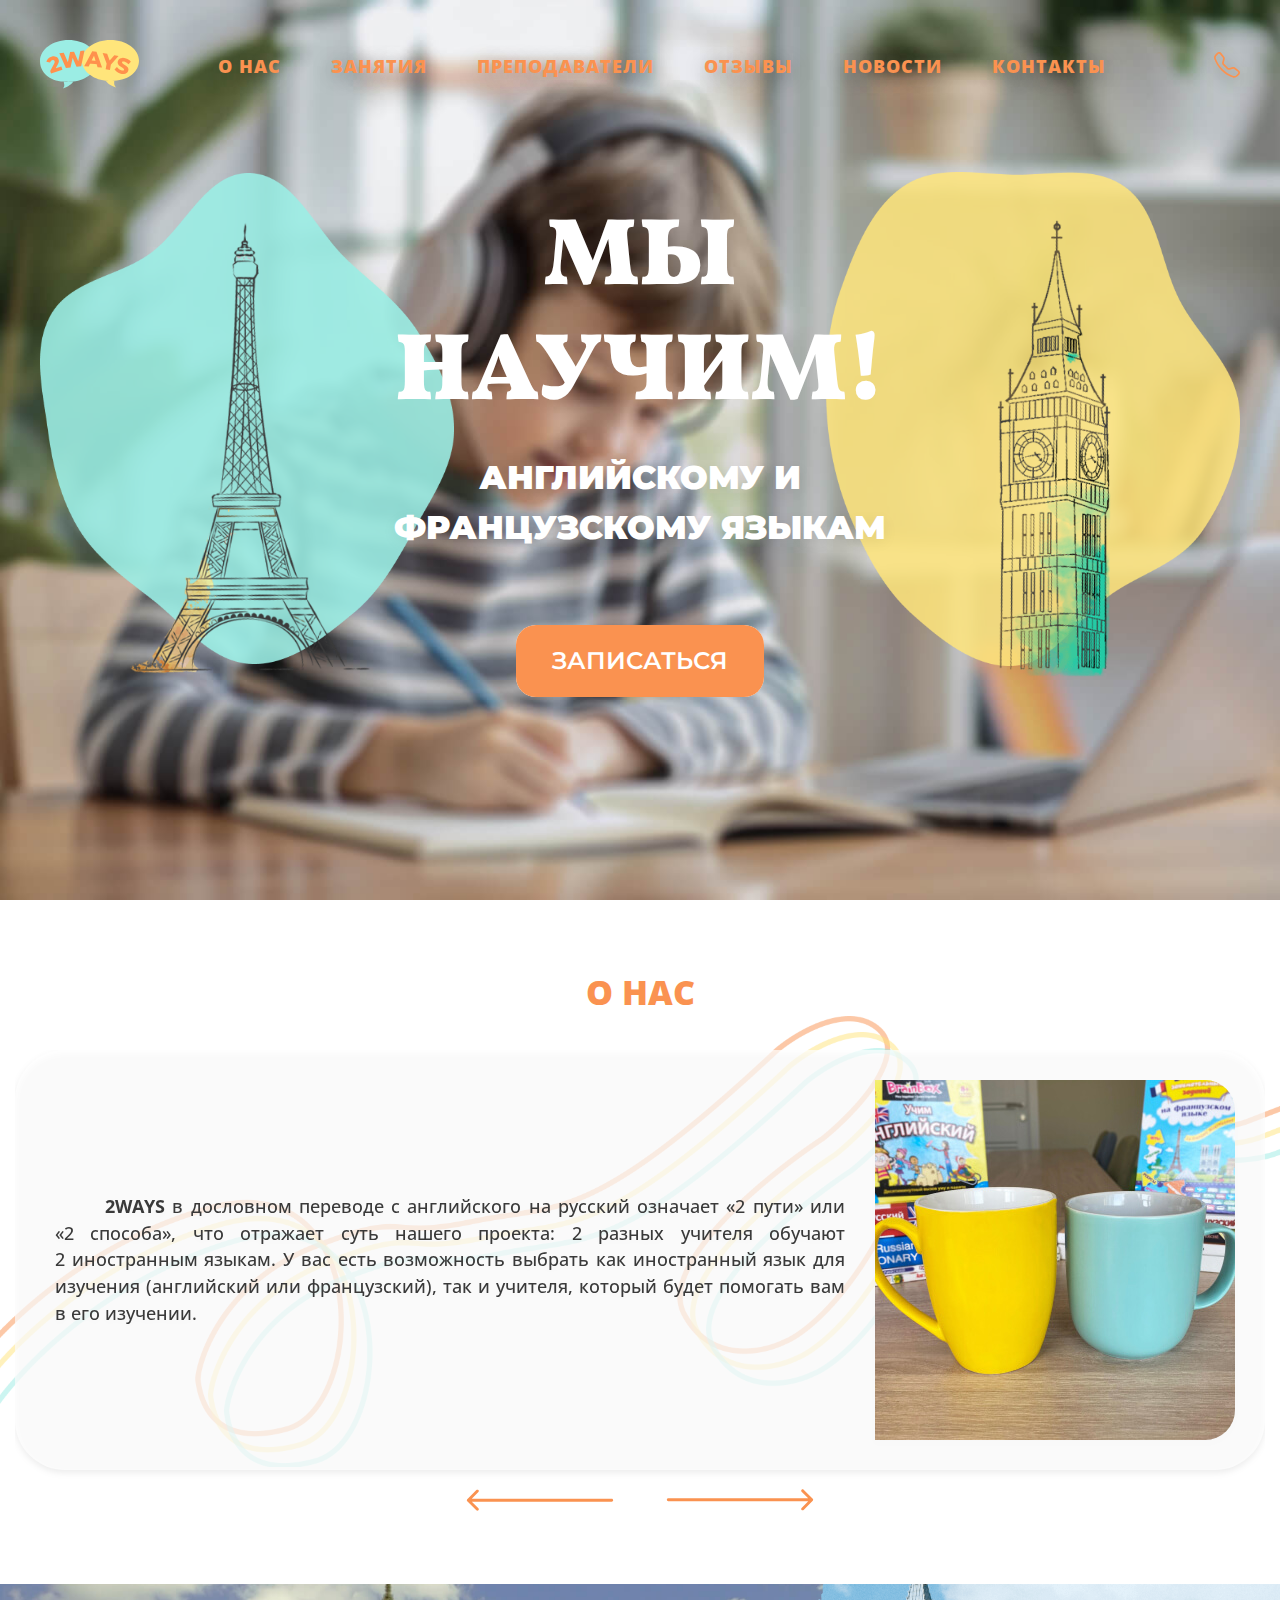
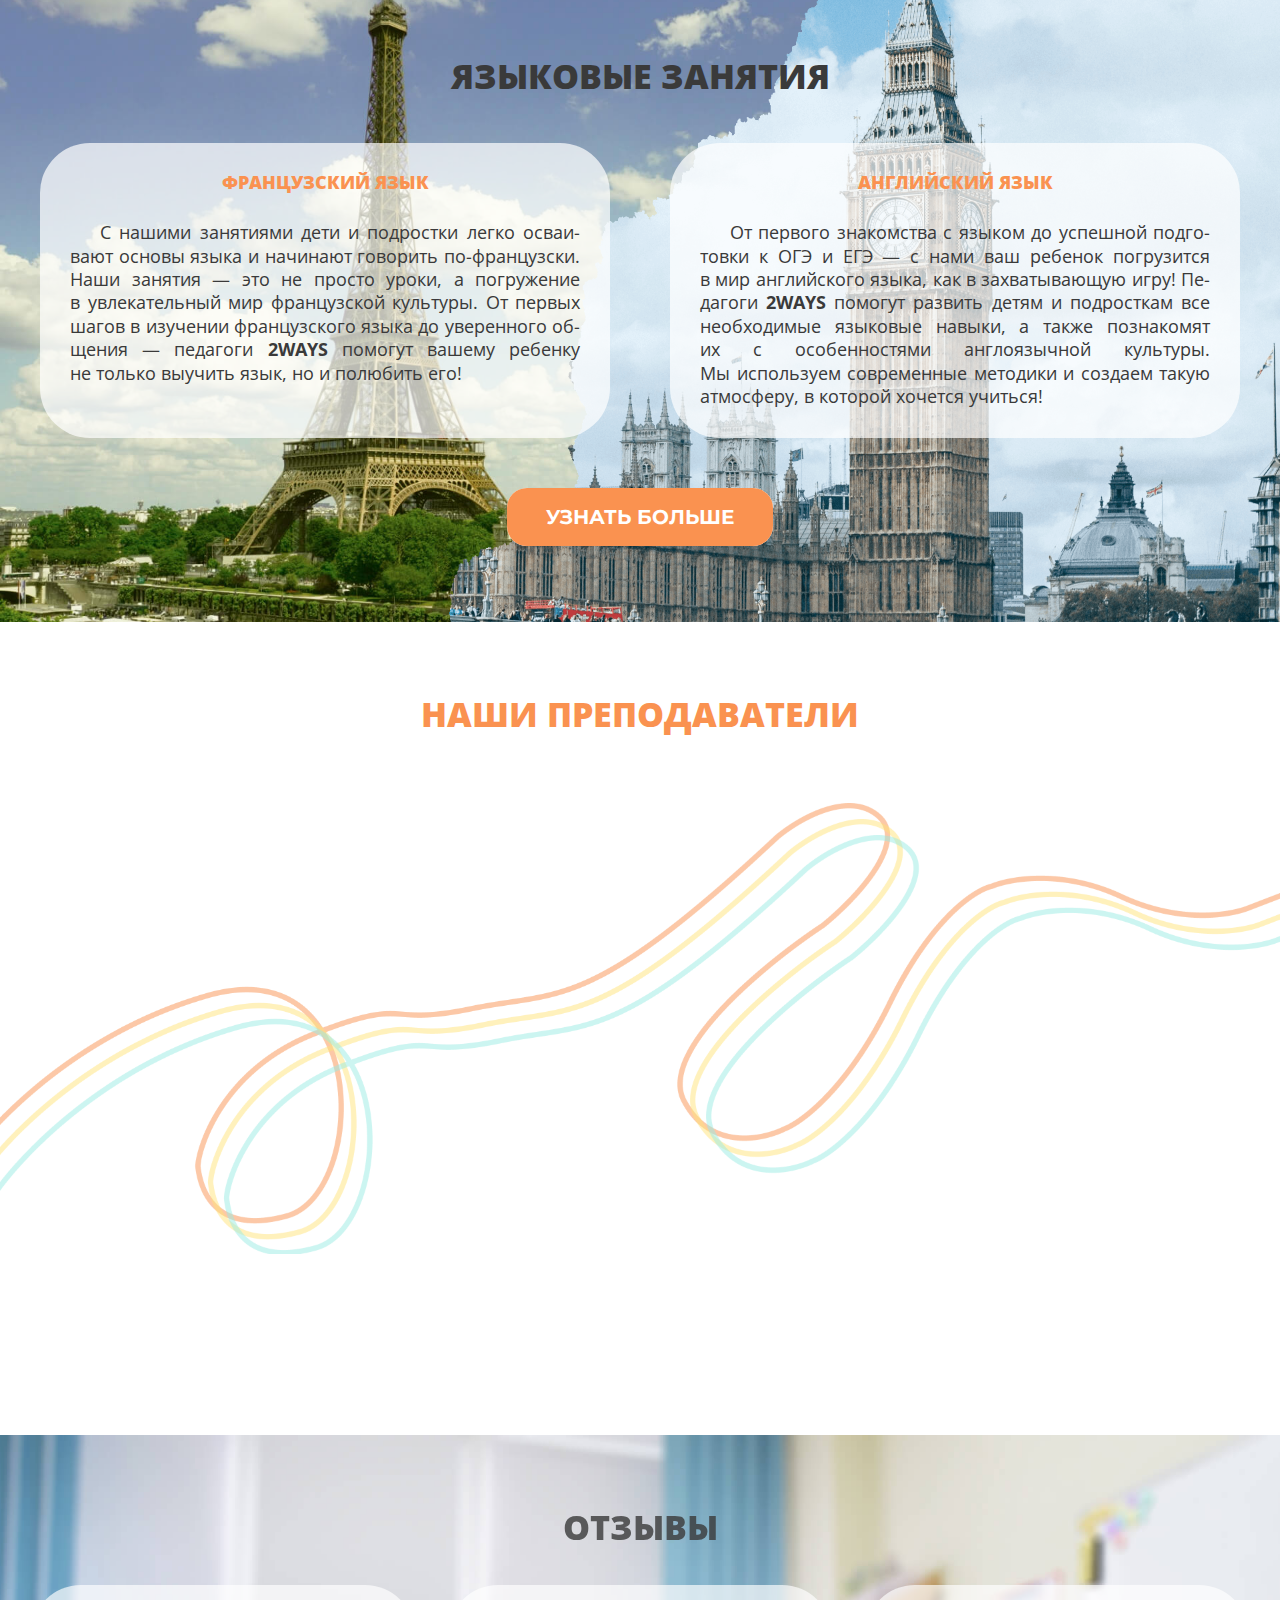
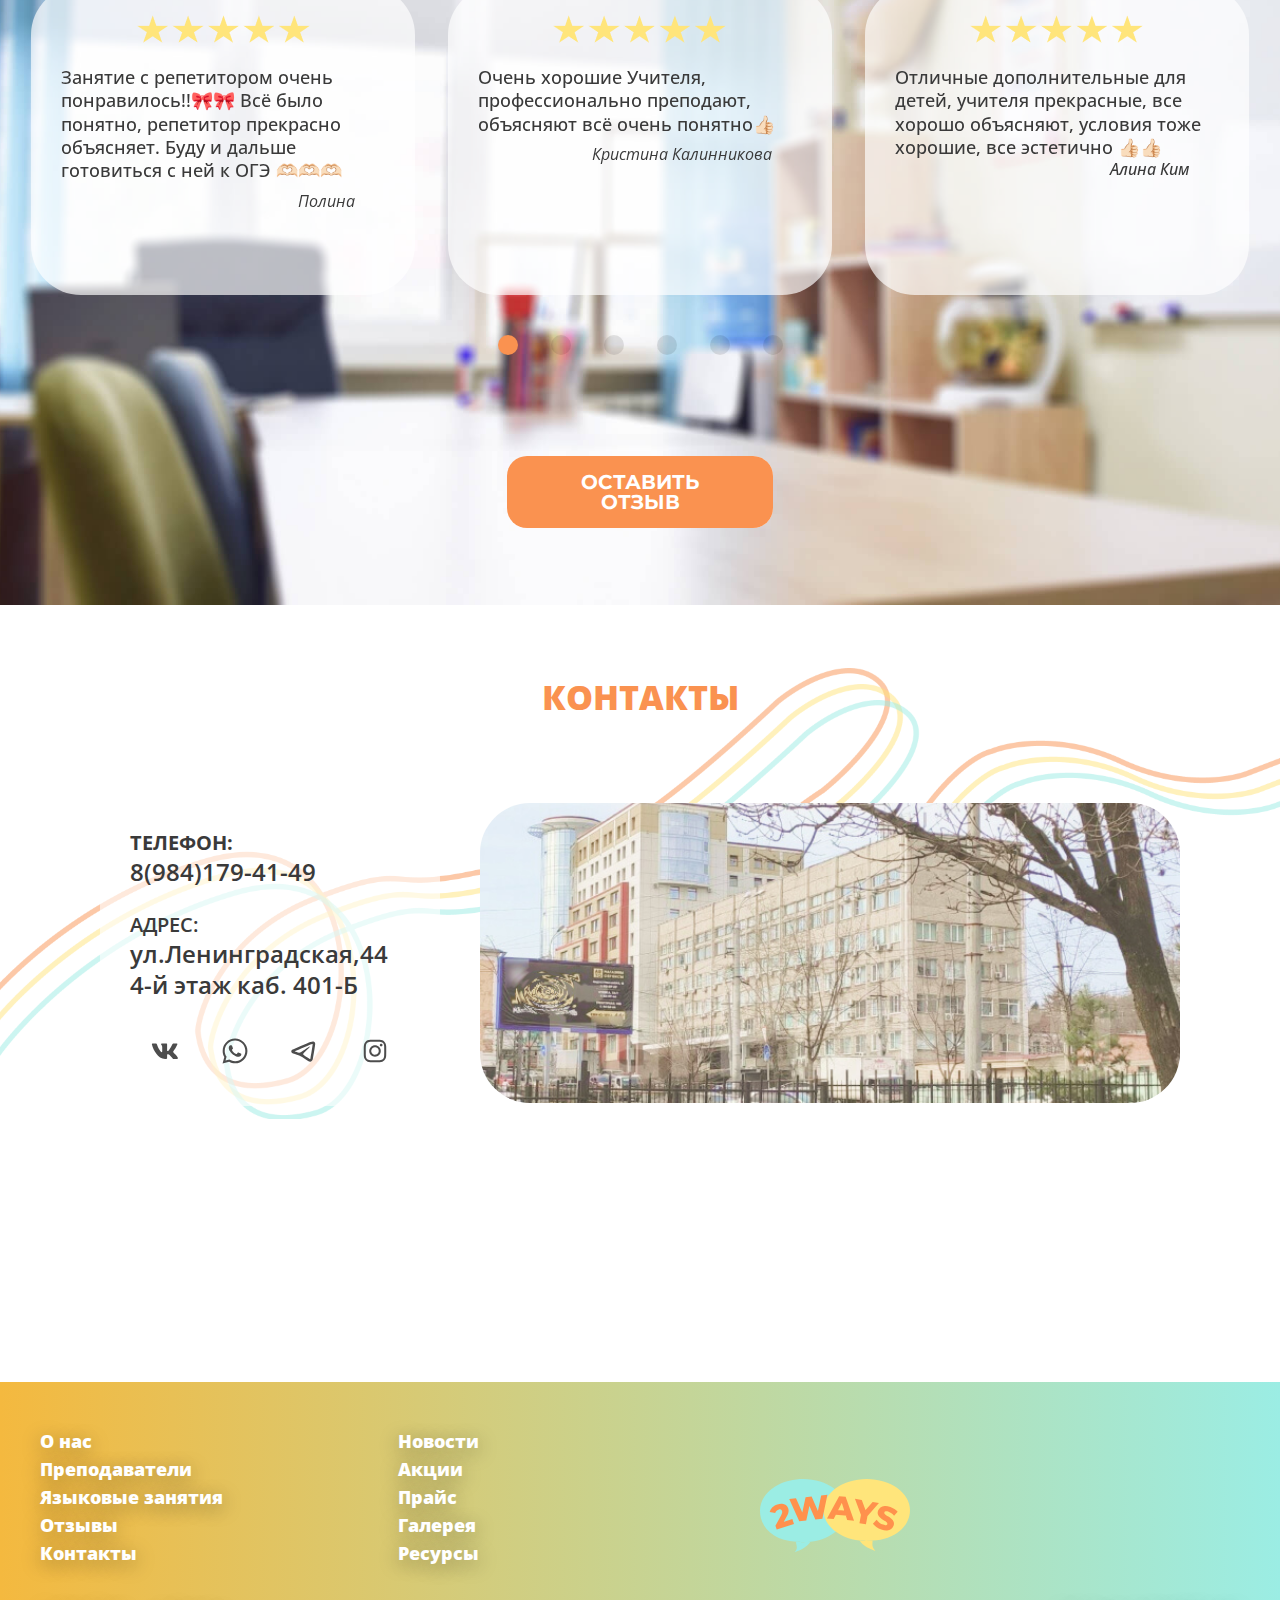
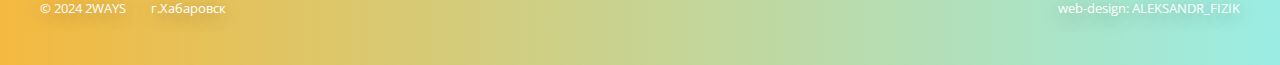
==== index.html @ 7f3e5f45 "Add files via upload" ====
<!DOCTYPE html>
<html lang="ru">
  <head>
    <meta charset="UTF-8" />
    <meta name="viewport" content="width=device-width, initial-scale=1.0" />
    <title>2ways-языковая подготовка</title>
    <link rel="preconnect" href="https://fonts.googleapis.com" />
    <link rel="preconnect" href="https://fonts.gstatic.com" crossorigin />
    <link
      href="https://fonts.googleapis.com/css2?family=Montserrat:ital,wght@0,100..900;1,100..900&family=Open+Sans:ital,wght@0,300..800;1,300..800&family=Vollkorn:ital,wght@0,400..900;1,400..900&display=swap"
      rel="stylesheet"
    />
    <link rel="stylesheet" href="css/reset.css" />
    <link rel="stylesheet" href="css/swiper-bundle.min.css" />
    <link rel="stylesheet" href="css/graph-modal.min.css" />
    <link rel="stylesheet" href="css/animate.min.css" />
    <link rel="stylesheet" href="css/index.css" />
    <!-- <link rel="stylesheet" href="css/home.css" />
    <link rel="stylesheet" href="css/footer.css" /> -->


  </head>
  <body>
    <header class="header">
      <div class="container wrapper__menu">
        <a href="index.html" class="logo">
          <img src="images/logo-svg.svg" alt="logo" class="logo-img" />
        </a>
        <div class="menu-icon">
          <span></span>
          <span></span>
          <span></span>
        </div>

        <nav class="menu">
          <ul class="menu__list">
            <li class="menu__list-item">
              <a href="#about" class="menu__list-link">О нас</a>
            </li>
            <li class="menu__list-item">
              <a href="#courses" class="menu__list-link">Занятия</a>
            </li>
            <li class="menu__list-item">
              <a href="#teachers" class="menu__list-link">Преподаватели</a>
            </li>
            <li class="menu__list-item">
              <a href="#reviews" class="menu__list-link">Отзывы</a>
            </li>
            <li class="menu__list-item">
              <a href="news.html" class="menu__list-link">Новости</a>
            </li>
            <li class="menu__list-item">
              <a href="#contacts" class="menu__list-link">Контакты</a>
            </li>
          </ul>
        </nav>
        <a href="tel:+79841794149" class="phone">
          <svg
            width="26"
            height="26"
            viewBox="0 0 26 26"
            fill="currentColor"
            xmlns="http://www.w3.org/2000/svg"
          >
            <path
              d="M5.93833 2.13683C5.8424 2.01466 5.72132 1.91411 5.58312 1.84183C5.44492 1.76956 5.29277 1.72722 5.13677 1.71764C4.98078 1.70805 4.8245 1.73143 4.67834 1.78623C4.53217 1.84104 4.39946 1.926 4.28901 2.03548L2.60881 3.70048C1.82396 4.47909 1.53472 5.58105 1.87758 6.54788C3.30061 10.5497 5.61544 14.1829 8.65037 17.1782C11.6759 20.1827 15.3459 22.4744 19.388 23.8832C20.3646 24.2227 21.4777 23.9363 22.2642 23.1593L23.9444 21.4959C24.055 21.3866 24.1408 21.2552 24.1962 21.1105C24.2515 20.9658 24.2751 20.8111 24.2654 20.6566C24.2558 20.5022 24.213 20.3516 24.14 20.2147C24.067 20.0779 23.9654 19.9581 23.842 19.8631L20.0933 16.9771C19.9614 16.8759 19.8081 16.8056 19.6448 16.7716C19.4816 16.7376 19.3126 16.7408 19.1508 16.7808L15.5922 17.6608C15.1171 17.7783 14.6195 17.7721 14.1476 17.6427C13.6758 17.5133 13.2458 17.2651 12.8996 16.9224L8.90874 12.9698C8.56225 12.6272 8.31129 12.2016 8.18029 11.7345C8.0493 11.2674 8.04274 10.7746 8.16126 10.3042L9.05173 6.78114C9.09221 6.62091 9.09539 6.45367 9.06105 6.29204C9.02671 6.13041 8.95574 5.97861 8.85349 5.8481L5.93833 2.13683ZM3.06217 0.82252C3.34653 0.540916 3.68815 0.322424 4.06434 0.181552C4.44053 0.0406793 4.8427 -0.0193498 5.24412 0.00545033C5.64555 0.0302505 6.03705 0.139313 6.39263 0.325394C6.74822 0.511476 7.05975 0.77032 7.30654 1.08474L10.2217 4.7944C10.7563 5.47488 10.9448 6.36127 10.7336 7.1978L9.84471 10.7208C9.79875 10.9033 9.80123 11.0945 9.85191 11.2757C9.90259 11.4569 9.99975 11.6221 10.1339 11.7552L14.1264 15.7078C14.2611 15.8409 14.4282 15.9373 14.6116 15.9875C14.795 16.0376 14.9884 16.04 15.1729 15.9942L18.7299 15.1142C19.1469 15.011 19.5821 15.003 20.0027 15.0908C20.4233 15.1786 20.8182 15.3598 21.1576 15.6209L24.9047 18.507C26.2518 19.5446 26.3753 21.5152 25.1696 22.7073L23.4894 24.3707C22.2869 25.5611 20.4897 26.0839 18.8144 25.5C14.5265 24.0063 10.6333 21.5761 7.42353 18.3895C4.20498 15.2124 1.7502 11.3586 0.241258 7.11414C-0.346974 5.45718 0.181135 3.67635 1.3836 2.48592L3.06379 0.82252H3.06217Z"
            />
          </svg>
        </a>
      </div>
    </header>

    <main>
      <section class="hero">
        <div class="container hero-container">
          <div class="hero__image-1"></div>
          <div class="hero__spot-blue"></div>
          <div class="hero__image-2"></div>
          <div class="hero__spot-yellow"></div>

          <h1 class="hero__title">мы <br />научим!</h1>
          <h2
            class="hero__subtitle animate__animated animate__fadeInUp animate__slower"
          >
            АНГЛИЙСКОМУ И <br />
            ФРАНЦУЗСКОМУ ЯЗЫКАМ
          </h2>
          <a
            href="https://forms.gle/4h4e4AvpJg4Pk9JZ9"
            class="btn hero__btn animate__animated animate__fadeInUp animate__delay-2s animate__slow"
            ><span>записаться</span></a
          >
        </div>
      </section>

      <section class="about" id="about">
        <div class="about__decor waves-decor"></div>
        <div class="about__container">
          <h3 class="about__title h3">О НАС</h3>

          <div class="swiper about__swiper">
            <div class="swiper-wrapper about__slide-wrapper">
              <div class="swiper-slide about__slide">
                <div class="about__card">
                  <div class="about__text">
                    <p>
                      <b>2WAYS</b> в&nbsp;дословном переводе с&nbsp;английского
                      на&nbsp;русский означает &laquo;2&nbsp;пути&raquo; или
                      &laquo;2&nbsp;способа&raquo;, что отражает суть нашего
                      проекта: 2&nbsp;разных учителя обучают 2&nbsp;иностранным
                      языкам. У&nbsp;вас есть возможность выбрать как
                      иностранный язык для изучения (английский или
                      французский), так и учителя, который будет помогать вам
                      в&nbsp;его изучении.
                    </p>
                  </div>
                  <div class="about__img">
                    <img src="images/about/order.jpg" alt="image" />
                  </div>
                </div>
              </div>
              <div class="swiper-slide about__slide">
                <div class="about__card">
                  <div class="about__text">
                    <h4 class="about__card-title">
                      Ученик как центр выстраивания курсa
                    </h4>
                    <p>
                      Каждый ученик уникален&nbsp;&mdash; у&nbsp;каждого свои
                      интересы, цели, потребности и&nbsp;предпочтения
                      в&nbsp;обучении, которые влияют на мотивацию
                      и&nbsp;вовлеченность на&nbsp;занятиях. В&nbsp;<b>2WAYS</b>
                      мы понимаем, как это важно, и&nbsp;уделяем этим факторам
                      особое внимание при построении индивидуального учебного
                      курса. Мы подбираем наиболее эффективные формы работы,
                      учебные пособия, задания и&nbsp;дополнительные материалы
                      с&nbsp;учётом предпочтений и&nbsp;пожеланий ученика для
                      достижения его целей в&nbsp;изучении иностранного языка.
                    </p>
                  </div>
                  <div class="about__img">
                    <img src="images/about/center_study.JPG" alt="image" />
                  </div>
                </div>
              </div>
              <div class="swiper-slide about__slide">
                <div class="about__card">
                  <div class="about__text">
                    <h4 class="about__card-title">Комфортная среда обучения</h4>
                    <p>
                      Мы&nbsp;убеждены, что обучение в&nbsp;комфортных условиях
                      влияет на качество обучения, и&nbsp;создаём удобную среду
                      для изучения иностранных языков в&nbsp;<b>2WAYS</b>.
                      Выбирая оффлайн, ученик занимается в&nbsp;нашем уютном
                      кабинете, оформленном специально для обучения иностранным
                      языкам, мы&nbsp;предоставляем все учебные материалы,
                      пособия для работы на&nbsp;уроке, игры и многое другое.
                      Выбирая онлайн, ученик занимается на удобной
                      и&nbsp;красочной платформе с&nbsp;интерактивными заданиями
                      по&nbsp;выбранному иностранному языку. Все учебные
                      материалы в этом случае предоставляются в&nbsp;электронном
                      виде.
                    </p>
                  </div>
                  <div class="about__img">
                    <img
                      src="images/about/comfortable_space.jpeg"
                      alt="image"
                      class="about__img"
                    />
                  </div>
                </div>
              </div>
              <div class="swiper-slide about__slide">
                <div class="about__card">
                  <div class="about__text">
                    <h4 class="about__card-title">
                      Обратная связь как залог прогресса
                    </h4>
                    <p>
                      В <b>2WAYS</b> мы очень ценим обратную связь от учеников.
                      Она помогает нам понять степень усвоения материала
                      учащимся, учитывать его эмоциональное состояние,
                      корректировать курс при необходимости и поддерживать
                      мотивацию. Кроме того, мы сами даём обратную связь
                      учащимся - отмечаем их успехи и помогаем с индивидуальными
                      трудностями в освоении иностранного языка. В течение
                      обучения мы также даём обратную связь о прогрессе ученика
                      (ребёнка) в изучении языка  его родителям/законным
                      представителям и готовы ответить на возникающие вопросы
                      относительно процесса обучения.
                    </p>
                  </div>
                  <div class="about__img">
                    <img
                      src="images/about/feedback.jpg"
                      alt="image"
                      class="about__img"
                    />
                  </div>
                </div>
              </div>
              <div class="swiper-slide about__slide">
                <div class="about__card">
                  <div class="about__text">
                    <h4 class="about__card-title">
                      Больше, чем просто занятия
                    </h4>
                    <p>
                      <b>2WAYS</b>&nbsp;&mdash; это про 2-х учителей
                      иностранных языков, по-настоящему влюблённых в&nbsp;своё
                      дело. Мы&nbsp;прислушиваемся и уделяем внимание каждому
                      ученику, стараемся делать изучение иностранного языка
                      доступным, интересным и увлекательным.
                      Мы&nbsp;заинтересованы в&nbsp;индивидуальном успехе
                      абсолютно каждого и&nbsp;вкладываем в&nbsp;это частичку
                      себя, начиная с&nbsp;индивидуальных особенностей
                      оформления кабинета и&nbsp;заканчивая выбором средств
                      обучения.
                    </p>
                  </div>
                  <div class="about__img">
                    <img
                      src="images/about/more-than-lessons.jpg"
                      alt="image"
                      class="about__img"
                    />
                  </div>
                </div>
              </div>
            </div>
            <div class="swiper-button-prev about__arrow-left"></div>
            <div class="swiper-button-next about__arrow-right"></div>
          </div>
        </div>
      </section>
       
      <section class="courses" id="courses">
        <div class="courses__mask"></div>
      
        <div class="courses__left "></div>

        <div class="container courses__container">
          <h3 class="courses__title h3">Языковые занятия</h3>
          <div class="courses-content">
            <div class="courses__english">
              <h4 class="courses-content__title">французский язык</h4>
              <div class="courses__text">С&nbsp;нашими занятиями дети и&nbsp;подростки легко осваивают основы языка и&nbsp;начинают говорить по-французски. Наши занятия&nbsp;&mdash; это не&nbsp;просто уроки, а&nbsp;погружение в&nbsp;увлекательный мир французской культуры. От&nbsp;первых шагов в&nbsp;изучении французского языка до&nbsp;уверенного общения&nbsp;&mdash; педагоги <b>2WAYS</b>  помогут вашему ребенку не&nbsp;только выучить язык, но&nbsp;и&nbsp;полюбить его!</div>
            </div>
            <div class="courses__france">
              <h4 class="courses-content__title">английский язык</h4>
              <div class="courses__text">От&nbsp;первого знакомства с&nbsp;языком до&nbsp;успешной подготовки к&nbsp;ОГЭ и&nbsp;ЕГЭ&nbsp;&mdash; с&nbsp;нами ваш ребенок погрузится в&nbsp;мир английского языка, как в&nbsp;захватывающую игру! Педагоги <b>2WAYS</b> помогут развить детям и&nbsp;подросткам все необходимые языковые навыки, а&nbsp;также познакомят их&nbsp;с&nbsp;особенностями англоязычной культуры. Мы&nbsp;используем современные методики и&nbsp;создаем такую атмосферу, в&nbsp;которой хочется учиться!</div>
            </div>

          </div>
          <a href="news.html" class="courses__btn btn">узнать больше</a>
        </div>
      </section>
     
      <section class="teachers" id="teachers">
        <!-- модальное окно -->
        <div class="graph-modal">
          <div class="graph-modal__container hero__modal" role="dialog" aria-modal="true" data-graph-target="one-v">
            <button class="btn-reset graph-modal__close js-modal-close" aria-label="Закрыть модальное окно"></button>
            <div class="graph-modal__content ">
              <!-- контент модального окна -->
         

              <div class="teachers__img-modal-box"> 
                <img src="images/teachers/V-eng-diplom.png" alt="" class="teachers__img-modal">
              </div>
              
            </div>
          </div>
          <div class="graph-modal__container hero__modal" role="dialog" aria-modal="true" data-graph-target="two-v">
            <button class="btn-reset graph-modal__close js-modal-close" aria-label="Закрыть модальное окно"></button>
            <div class="graph-modal__content ">
              <!-- контент модального окна -->
            
              <div class="teachers__img-modal-box"> 
                <img src="images/teachers/V-svidetelstvo.png" alt="" class="teachers__img-modal">
              </div>
              
            </div>
          </div>
          <div class="graph-modal__container hero__modal" role="dialog" aria-modal="true" data-graph-target="three-v">
            <button class="btn-reset graph-modal__close js-modal-close" aria-label="Закрыть модальное окно"></button>
            <div class="graph-modal__content ">
              <!-- контент модального окна -->

              <div class="teachers__img-modal-box"> 
                <img src="images/teachers/student.png" alt="" class="teachers__img-modal">
              </div>
              
            </div>
          </div>
          <div class="graph-modal__container hero__modal" role="dialog" aria-modal="true" data-graph-target="one-ch">
            <button class="btn-reset graph-modal__close js-modal-close" aria-label="Закрыть модальное окно"></button>
            <div class="graph-modal__content ">
              <!-- контент модального окна -->

              <div class="teachers__img-modal-box"> 
                <img src="images/teachers/Ch-degree.png" alt="" class="teachers__img-modal">
              </div>
              
            </div>
          </div>
          <div class="graph-modal__container hero__modal" role="dialog" aria-modal="true" data-graph-target="two-ch">
            <button class="btn-reset graph-modal__close js-modal-close" aria-label="Закрыть модальное окно"></button>
            <div class="graph-modal__content ">
              <!-- контент модального окна -->

              <div class="teachers__img-modal-box"> 
                <img src="images/teachers/IELTS-C1.jpg" alt="" class="teachers__img-modal">
              </div>
              
            </div>
          </div>
          <div class="graph-modal__container hero__modal" role="dialog" aria-modal="true" data-graph-target="three-ch">
            <button class="btn-reset graph-modal__close js-modal-close" aria-label="Закрыть модальное окно"></button>
            <div class="graph-modal__content ">
              <!-- контент модального окна -->

              <div class="teachers__img-modal-box"> 
                <img src="images/teachers/focsford-2.png" alt="" class="teachers__img-modal">
              </div>
            </div>
          </div>
          <div class="graph-modal__container hero__modal" role="dialog" aria-modal="true" data-graph-target="four-ch">
            <button class="btn-reset graph-modal__close js-modal-close" aria-label="Закрыть модальное окно"></button>
            <div class="graph-modal__content ">
              <!-- контент модального окна -->
              <div class="teachers__img-modal-box"> 
                <img src="images/teachers/france.jpg" alt="" class="teachers__img-modal">
              </div>

              
            </div>
          </div>
          <div class="graph-modal__container hero__modal" role="dialog" aria-modal="true" data-graph-target="five-ch">
            <button class="btn-reset graph-modal__close js-modal-close" aria-label="Закрыть модальное окно"></button>
            <div class="graph-modal__content ">
              <!-- контент модального окна -->
              <div class="teachers__img-modal-box">
                <img src="images/teachers/foxford-group.png" alt="" class="teachers__img-modal">
              </div>
              
              
            </div>
          </div>
        </div>
        <!-- конец модального окна -->



        <div class="teachers__decor waves-decor"></div>
        <div class="container teachers__container">
          <h3 class="teachers__title h3">наши преподаватели</h3>
          <div class="teachers__cards">
            <div class="teachers__cards-item  animate__animated wow animate__fadeInLeft" data-i="v"data-wow-duration="2s">
              <img src="images/nast-v.png" alt="" class="teachers__photo " />
              <div class="teachers__about yellow" data-teach="v">
                <p class="teachers__name">
                  <span>Вакуленко</span> <br />
                  Анастасия Андреевна
                </p>
                <p class="teachers__craft">
                  Обучает школьников и дошкольников английскому <br />
                  языку
                </p>
                <button class="teachers__btn btn" data-teach="v">
                  узнать больше
                </button>

                <div class="teachers__content-yellow teachers__content " id="v">
                  <div class="teachers__close"></div>
                  <div class="teachers__content-inner">
                    <div class='swiper teachers__swiper'>
                      <div class='swiper-wrapper'>
                        <div class='swiper-slide teachers__slide'  >
                         

                            <img src="images/teachers/V-eng-diplom.png" alt="image" class="teachers__slide-img" data-graph-path="one-v" data-graph-speed="700">
                          
                          <p class="teachers__text">Анастасия Андреевна&nbsp;&mdash; учитель английского языка, педагог с&nbsp;высшим педагогическим образованием, а&nbsp;также с&nbsp;международным сертификатом, который подтверждает продвинутый уровень владения английским языком&nbsp;&mdash; С1&nbsp;Advanced (Канада, Global Village, Toronto) . 
                            
                          </p>
                        </div>
                        <div class='swiper-slide teachers__slide'>
                          
                            <img src="images/teachers/V-svidetelstvo.png" alt="image" class="teachers__slide-img" data-graph-path="two-v" data-graph-speed="700">
                          
                          <p class="teachers__text">
                            Опыт работы учителем английского языка в&nbsp;государственных и&nbsp;частных школах&nbsp;&mdash; более 5&nbsp;лет. Анастасия Андреевна специализируется на&nbsp;работе как с&nbsp;детьми дошкольного возраста, так и&nbsp;с&nbsp;учащимися 1-11&nbsp;классов.
                          </p>
                        </div>
                        <div class='swiper-slide teachers__slide'>
                          <img src="images/teachers/student.png" alt="image" class="teachers__slide-img" data-graph-path="three-v" data-graph-speed="700" >
                          <p class="teachers__text">
                            Ученики Анастасии Андреевны являются неоднократными призерами и&nbsp;победителями олимпиад школьного и&nbsp;международного уровней.
                          </p>
                        </div>
                        
                      </div>

                      <div class='swiper-button-prev teachers__arrow-left'></div>
                      <div class='swiper-button-next teachers__arrow-right'></div>
                  
                    </div>

                  </div>
                  <a href="https://wa.me/79841794149" class="teachers__btn btn teachers__btn-submit ">Записаться</a>
                </div>
              </div>
            </div>
            <div class="teachers__cards-item animate__animated wow animate__fadeInRight" data-i="ch"data-wow-duration="2s">
              <img src="images/nast-ch.png" alt="" class="teachers__photo" />
              <div class="teachers__about blue">
                <p class="teachers__name">
                  <span>Чернавцева </span> <br />
                  Анастасия Александровна
                </p>
                <p class="teachers__craft">
                  Обучает учащихся <br />
                  (8-11 классов) английскому и французскому языкам
                </p>
                <button class="teachers__btn btn" data-teach="ch">
                  узнать больше
                </button>

                <div class="teachers__content-blue teachers__content " id="ch">
                  <div class="teachers__close"></div>
                  <div class="teachers__content-inner">
                    <div class='swiper teachers__swiper'>
                      <div class='swiper-wrapper'>
                        <div class='swiper-slide teachers__slide' data-i="ch">
                          
                          <img src="images/teachers/Ch-degree.png" alt="image" class="teachers__slide-img" data-graph-path="one-ch" data-graph-speed="700">
                          <p class="teachers__text">Анастасия Александровна&nbsp;&mdash; учитель иностранных языков, лингвист, специалист в&nbsp;области межкультурной коммуникации с&nbsp;опытом преподавания более 5&nbsp;лет.
                            
                          </p>
                        </div>
                        <div class='swiper-slide teachers__slide' data-i="ch">
                          
                            <img src="images/teachers/IELTS-C1.jpg" alt="image" class="teachers__slide-img" data-graph-path="two-ch" data-graph-speed="700">
                          
                          <p class="teachers__text">
                            Педагог с&nbsp;высшим педагогическим и&nbsp;лингвистическим образованием (дипломы с&nbsp;отличием) и&nbsp;международным сертификатом IELTS Academic, подтверждающим продвинутый уровень владения английским языком&nbsp;&mdash; C1&nbsp;Advanced.
                          </p>
                        </div>
                        <div class='swiper-slide teachers__slide' data-i="ch">
                          <img src="images/teachers/focsford-2.png" alt="image" class="teachers__slide-img" data-graph-path="three-ch" data-graph-speed="700">
                          <p class="teachers__text">
                            В&nbsp;рамках английского языка Анастасия Александровна специализируется на&nbsp;подготовке учащихся 8-11 классов к&nbsp;сдаче экзаменов&nbsp;&mdash; ежегодно её&nbsp;ученики успешно сдают ОГЭ и&nbsp;ЕГЭ по&nbsp;английскому языку и&nbsp;поступают в&nbsp;желаемые учебные заведения.
                          </p>
                        </div>
                        <div class='swiper-slide teachers__slide' data-i="ch">
                          <img src="images/teachers/france.jpg" alt="image" class="teachers__slide-img" data-graph-path="four-ch" data-graph-speed="700">
                          <p class="teachers__text">
                            Являясь специалистом и&nbsp;в&nbsp;области французского языка (уровень B2&nbsp;&mdash; Ind&eacute;pendant), Анастасия Александровна преподает и&nbsp;французский для дошкольников и&nbsp;школьников, начинающих изучение французского как иностранного. Дети изучают основы французского языка через игровые и&nbsp;коммуникативные методики.
                          </p>
                        </div>
                        <div class='swiper-slide teachers__slide' data-i="ch">
                          <img src="images/teachers/foxford-group.png" alt="image" class="teachers__slide-img" data-graph-path="five-ch" data-graph-speed="700">
                          <p class="teachers__text">
                            Педагог регулярно проходит курсы повышения квалификации и&nbsp;участвует в&nbsp;профессиональных олимпиадах для совершенствования процесса обучения.
                          </p>
                        </div>
                      </div>

                      <div class='swiper-button-prev teachers__arrow-left'></div>
                      <div class='swiper-button-next teachers__arrow-right'></div>
                  
                    </div>

                      
                  </div>
                  <a href="https://wa.me/79842964378" class="teachers__btn btn teachers__btn-submit">Записаться</a>
                </div>
              </div>
            </div>
          </div>
        </div>
      </section>

      <section class="reviews" id="reviews">
        <div class="container reviews__container">
          <div class="reviews__title h3">Отзывы</div>
        </div>
        <div class="swiper reviews__swiper">
          <div class="swiper-wrapper">
            <div class="swiper-slide reviews__slide">
              <div class="reviews__card">
                <img
                  src="images/reviews/stars.png"
                  alt=""
                  class="reviews__stars"
                />
                <div class="reviews__blockquote">
                  <blockquote class="reviews__quote">
                    Занятие с репетитором очень понравилось!!🎀🎀 Всё было
                    понятно, репетитор прекрасно объясняет. Буду и дальше
                    готовиться с ней к ОГЭ 🫶🏻🫶🏻🫶🏻
                  </blockquote>
                  <cite class="reviews__cite">Полина</cite>
                </div>
              </div>
            </div>
            <div class="swiper-slide reviews__slide">
              <div class="reviews__card">
                <img
                  src="images/reviews/stars.png"
                  alt=""
                  class="reviews__stars"
                />
                <div class="reviews__blockquote">
                  <blockquote class="reviews__quote">
                    Очень хорошие Учителя, профессионально преподают, объясняют
                    всё очень понятно👍🏻
                  </blockquote>
                  <cite class="reviews__cite">Кристина Калинникова</cite>
                </div>
              </div>
            </div>
            <div class="swiper-slide reviews__slide">

              <div class="reviews__card">
                <img
                  src="images/reviews/stars.png"
                  alt=""
                  class="reviews__stars"
                />
                <div class="reviews__blockquote">

                  <blockquote class="reviews__quote">
                    Отличные дополнительные для детей, учителя прекрасные, все
                    хорошо объясняют, условия тоже хорошие, все эстетично
                    👍🏻👍🏻<cite class="reviews__cite">Алина Ким</cite>
                </div>
                </blockquote>
              </div>
            </div>
            <div class="swiper-slide reviews__slide">
              <div class="reviews__card">
                <img
                  src="images/reviews/stars.png"
                  alt=""
                  class="reviews__stars"
                />
                <div class="reviews__blockquote">
                  <blockquote class="reviews__quote">
                    Очень красивая с добрыми преподователями школа. Объясняют всё доступными и простыми словами для учеников.
                  </blockquote>
                  <cite class="reviews__cite">Полина Бондаренко</cite>
                </div>
              </div>
            </div>
            <div class="swiper-slide reviews__slide">
              <div class="reviews__card">
                <img
                  src="images/reviews/stars.png"
                  alt=""
                  class="reviews__stars"
                />
                <div class="reviews__blockquote">
                  <blockquote class="reviews__quote">
                    Это очень хорошая школа! В 2ways добрые педагоги, удобный уютный кабинет, и я получила огромное удовольствие от занятий!
                  </blockquote>
                  <cite class="reviews__cite">Лиза Кузнецова</cite>
                </div>
              </div>
            </div>
            <div class="swiper-slide reviews__slide">
              <div class="reviews__card">
                <img
                  src="images/reviews/stars.png"
                  alt=""
                  class="reviews__stars"
                />
                <div class="reviews__blockquote">

                  <blockquote class="reviews__quote">
                    Хорошие педагоги, уютный кабинет)👍<cite class="reviews__cite">Александр</cite>
                </div>
                </blockquote>
              </div>
            </div>
            <div class="swiper-slide reviews__slide">
              <div class="reviews__card">
                <img
                  src="images/reviews/stars.png"
                  alt=""
                  class="reviews__stars"
                />
                <div class="reviews__blockquote">
                  <blockquote class="reviews__quote">
                    Отличный преподаватель, сдал ОГЭ на 61 балл из 68. Спасибо Анастасии Александровне! Буду так-же готовиться к ЕГЭ с ней. Замечательный преподаватель!
                  </blockquote>
                  <cite class="reviews__cite">Евгений Мещеряков</cite>
                </div>
              </div>
            </div>
            <div class="swiper-slide reviews__slide">
              <div class="reviews__card">
                <img
                  src="images/reviews/stars.png"
                  alt=""
                  class="reviews__stars"
                />
                <div class="reviews__blockquote">
                  <blockquote class="reviews__quote">
                    Я с большой благодарностью к Анастасии Александровне, дочь занимается с удовольствием, значительно вырос уровень знаний и улучшилась оценка в школе. Очень рады, что нашли своего преподавателя
                  </blockquote>
                  <cite class="reviews__cite">Наталья Максимкина​</cite>
                </div>
              </div>
              
            </div>

          </div>

          <div class="swiper-pagination reviews__pagination"></div>
        </div>
        <a href="https://go.2gis.com/mb77i" class="reviews__btn btn ">оставить  отзыв</a>
      </section>


      <section class="contacts" id="contacts">
        <div class="contacts__decor waves-decor"></div>
        <h3 class="contacts__title h3">контакты</h3>
        <div class="container contacts__container">
          <div class="contacts__content">
            <div class="contacts__phone">
              <p>телефон:</p>
              <a  class="contacts__phone-link" href="tel:+79841794149">8(984)179-41-49</a>
            </div>
            <div class="contacts__address">
              <p>адрес:</p>
              <p>ул.Ленинградская,44 <br>
                4-й этаж каб. 401-Б</p>
            </div>
            <ul class="contacts__sicial-list example-2">
              <li class="social__item icon-content"><a       aria-label="vk"
                data-social="vk" href="https://vk.com/2ways_school" class="social__link">
                <div class="filled"></div>
                <svg width="24" height="24" viewBox="0 0 24 24" fill="currentColor" xmlns="http://www.w3.org/2000/svg">
                  <path d="M21.504 18.381H19.222C18.359 18.381 18.099 17.682 16.552 16.134C15.2 14.831 14.629 14.669 14.287 14.669C13.814 14.669 13.685 14.799 13.685 15.45V17.502C13.685 18.057 13.505 18.382 12.055 18.382C10.6483 18.2875 9.28416 17.8601 8.07497 17.1352C6.86578 16.4102 5.84612 15.4083 5.1 14.212C3.32839 12.007 2.09571 9.41908 1.5 6.654C1.5 6.312 1.63 6.002 2.282 6.002H4.562C5.148 6.002 5.359 6.263 5.589 6.866C6.696 10.124 8.585 12.958 9.352 12.958C9.646 12.958 9.774 12.828 9.774 12.095V8.739C9.677 7.208 8.864 7.079 8.864 6.525C8.87428 6.37884 8.94114 6.24245 9.05037 6.14479C9.15961 6.04714 9.30261 5.99591 9.449 6.002H13.033C13.523 6.002 13.685 6.246 13.685 6.832V11.362C13.685 11.851 13.895 12.013 14.043 12.013C14.337 12.013 14.563 11.851 15.102 11.313C16.2574 9.90398 17.2013 8.33417 17.904 6.653C17.9759 6.45115 18.1119 6.27837 18.2912 6.16101C18.4705 6.04366 18.6832 5.98816 18.897 6.003H21.178C21.862 6.003 22.007 6.345 21.862 6.833C21.0324 8.69141 20.0058 10.4555 18.8 12.095C18.554 12.47 18.456 12.665 18.8 13.105C19.026 13.447 19.826 14.115 20.363 14.75C21.145 15.53 21.794 16.432 22.285 17.42C22.481 18.056 22.155 18.381 21.504 18.381Z" />
                  </svg>
                  
              </a>
              
              </li>
              <li class="social__item icon-content"><a       aria-label="watsapp"
                data-social="watsapp" href="https://wa.me/79841794149" class="social__link">
                <div class="filled"></div>
                <svg width="20" height="20" viewBox="0 0 20 20" fill="currentColor" xmlns="http://www.w3.org/2000/svg">
                  <path d="M15.8757 4.09167C15.1117 3.31994 14.2016 2.70806 13.1987 2.29171C12.1957 1.87536 11.1199 1.66288 10.034 1.66667C5.48398 1.66667 1.77565 5.375 1.77565 9.925C1.77565 11.3833 2.15898 12.8 2.87565 14.05L1.70898 18.3333L6.08398 17.1833C7.29232 17.8417 8.65065 18.1917 10.034 18.1917C14.584 18.1917 18.2923 14.4833 18.2923 9.93333C18.2923 7.725 17.434 5.65 15.8757 4.09167ZM10.034 16.7917C8.80065 16.7917 7.59232 16.4583 6.53398 15.8333L6.28398 15.6833L3.68398 16.3667L4.37565 13.8333L4.20898 13.575C3.52377 12.4808 3.15993 11.216 3.15898 9.925C3.15898 6.14167 6.24232 3.05833 10.0257 3.05833C11.859 3.05833 13.584 3.775 14.8757 5.075C15.5152 5.71164 16.0221 6.46889 16.3668 7.30286C16.7116 8.13682 16.8873 9.03092 16.884 9.93333C16.9007 13.7167 13.8173 16.7917 10.034 16.7917ZM13.8007 11.6583C13.5923 11.5583 12.5757 11.0583 12.3923 10.9833C12.2007 10.9167 12.0673 10.8833 11.9257 11.0833C11.784 11.2917 11.3923 11.7583 11.2757 11.8917C11.159 12.0333 11.034 12.05 10.8257 11.9417C10.6173 11.8417 9.95065 11.6167 9.16732 10.9167C8.55065 10.3667 8.14232 9.69167 8.01732 9.48333C7.90065 9.275 8.00065 9.16667 8.10898 9.05833C8.20065 8.96667 8.31732 8.81667 8.41732 8.7C8.51732 8.58333 8.55898 8.49167 8.62565 8.35833C8.69232 8.21667 8.65898 8.1 8.60898 8C8.55898 7.9 8.14232 6.88333 7.97565 6.46667C7.80898 6.06667 7.63398 6.11667 7.50898 6.10833H7.10898C6.96732 6.10833 6.75065 6.15833 6.55898 6.36667C6.37565 6.575 5.84232 7.075 5.84232 8.09167C5.84232 9.10833 6.58398 10.0917 6.68398 10.225C6.78398 10.3667 8.14232 12.45 10.209 13.3417C10.7007 13.5583 11.084 13.6833 11.384 13.775C11.8757 13.9333 12.3257 13.9083 12.684 13.8583C13.084 13.8 13.909 13.3583 14.0757 12.875C14.2507 12.3917 14.2507 11.9833 14.1923 11.8917C14.134 11.8 14.009 11.7583 13.8007 11.6583Z" />
                  </svg>
                  
              </a></li>
              <li class="social__item icon-content"><a       aria-label="telegram"
                data-social="telegram" href="https://t.me/lang_2WAYS" class="social__link">
                <div class="filled"></div>
                <svg width="24" height="23" viewBox="0 0 24 23" fill="currentColor" xmlns="http://www.w3.org/2000/svg">
                  <path d="M17.0946 6.146C17.6876 5.931 17.9826 5.854 18.1446 5.826C18.1459 5.87933 18.1453 5.92 18.1426 5.948C17.9106 8.392 16.8916 14.405 16.3676 17.203C16.2456 17.858 16.1516 18.17 15.5176 17.798C15.1016 17.553 14.7256 17.245 14.3216 16.981C12.9966 16.112 11.1006 14.819 11.2566 14.897C9.95261 14.037 10.4986 13.511 11.2266 12.809C11.3436 12.696 11.4666 12.578 11.5866 12.453C11.6406 12.397 11.9036 12.153 12.2736 11.808C13.4616 10.704 15.7576 8.569 15.8156 8.322C15.8256 8.282 15.8336 8.13 15.7446 8.051C15.6546 7.971 15.5216 7.998 15.4266 8.02C15.2913 8.05066 13.1333 9.477 8.95261 12.299C8.34061 12.719 7.78594 12.9237 7.28861 12.913L7.29361 12.916C6.63861 12.685 5.98561 12.486 5.32961 12.286C4.8949 12.1555 4.46154 12.0205 4.02961 11.881L3.72161 11.783C8.24861 9.811 11.2636 8.513 12.7746 7.884C14.9686 6.971 16.2706 6.446 17.0946 6.146ZM19.5176 4.218C19.3048 4.04939 19.0566 3.9311 18.7916 3.872C18.5916 3.824 18.4016 3.809 18.2586 3.812C17.7816 3.82 17.2706 3.955 16.4126 4.266C15.5376 4.584 14.1936 5.128 12.0066 6.037C10.4633 6.679 7.39594 8.00033 2.80461 10.001C2.40061 10.162 2.03161 10.345 1.73961 10.561C1.46961 10.762 1.09261 11.121 1.02361 11.671C0.97161 12.087 1.09261 12.471 1.33861 12.774C1.55261 13.037 1.82661 13.197 2.03561 13.298C2.34561 13.448 2.76361 13.579 3.13061 13.694C3.70361 13.874 4.27461 14.057 4.84961 14.233C6.62761 14.777 8.09161 15.225 9.70161 16.287C10.8826 17.065 12.0416 17.877 13.2246 18.653C13.6566 18.936 14.0596 19.261 14.5046 19.523C14.9926 19.808 15.6106 20.069 16.3646 20C17.5026 19.895 18.0946 18.848 18.3346 17.57C18.8556 14.78 19.8916 8.684 20.1346 6.138C20.1568 5.84256 20.1444 5.54555 20.0976 5.253C20.0384 4.84833 19.8318 4.47977 19.5176 4.218Z" />
                  </svg>
                  
              </a></li>
              <li class="social__item icon-content"><a       aria-label="instagram"
                data-social="instagram" href="https://instagram.com/2ways_school/" class="social__link">
                <div class="filled"></div>
                <svg width="24" height="24" viewBox="0 0 24 24" fill="currentColor" xmlns="http://www.w3.org/2000/svg">
                  <path fill-rule="evenodd" clip-rule="evenodd" d="M8.28955 3.054C9.24927 3.00982 9.55527 3 12 3C14.4447 3 14.7507 3.01064 15.7096 3.054C16.6685 3.09736 17.3231 3.25036 17.8958 3.47209C18.4955 3.69873 19.0396 4.053 19.4896 4.51118C19.9478 4.96036 20.3013 5.50364 20.5271 6.10418C20.7496 6.67691 20.9018 7.33145 20.946 8.28873C20.9902 9.25009 21 9.55609 21 12C21 14.4447 20.9894 14.7507 20.946 15.7105C20.9026 16.6677 20.7496 17.3223 20.5271 17.895C20.3013 18.4956 19.9472 19.0398 19.4896 19.4896C19.0396 19.9478 18.4955 20.3013 17.8958 20.5271C17.3231 20.7496 16.6685 20.9018 15.7113 20.946C14.7507 20.9902 14.4447 21 12 21C9.55527 21 9.24927 20.9894 8.28955 20.946C7.33227 20.9026 6.67773 20.7496 6.105 20.5271C5.50439 20.3012 4.96022 19.9472 4.51036 19.4896C4.05249 19.0402 3.69817 18.4963 3.47209 17.8958C3.25036 17.3231 3.09818 16.6685 3.054 15.7113C3.00982 14.7499 3 14.4439 3 12C3 9.55527 3.01064 9.24927 3.054 8.29036C3.09736 7.33145 3.25036 6.67691 3.47209 6.10418C3.6985 5.5037 4.0531 4.9598 4.51118 4.51036C4.9604 4.05259 5.50402 3.69827 6.10418 3.47209C6.67691 3.25036 7.33227 3.09818 8.28955 3.054ZM15.636 4.674C14.6869 4.63064 14.4022 4.62164 11.9992 4.62164C9.59618 4.62164 9.31145 4.63064 8.36236 4.674C7.48445 4.71409 7.00827 4.86055 6.69082 4.98409C6.27109 5.14773 5.97082 5.34164 5.65582 5.65664C5.35722 5.94713 5.12742 6.30078 4.98327 6.69164C4.85973 7.00909 4.71327 7.48527 4.67318 8.36318C4.62982 9.31227 4.62082 9.597 4.62082 12C4.62082 14.403 4.62982 14.6877 4.67318 15.6368C4.71327 16.5147 4.85973 16.9909 4.98327 17.3084C5.12727 17.6986 5.35718 18.0529 5.65582 18.3434C5.94627 18.642 6.30055 18.8719 6.69082 19.0159C7.00827 19.1395 7.48445 19.2859 8.36236 19.326C9.31145 19.3694 9.59536 19.3784 11.9992 19.3784C14.403 19.3784 14.6869 19.3694 15.636 19.326C16.5139 19.2859 16.9901 19.1395 17.3075 19.0159C17.7273 18.8523 18.0275 18.6584 18.3425 18.3434C18.6412 18.0529 18.8711 17.6986 19.0151 17.3084C19.1386 16.9909 19.2851 16.5147 19.3252 15.6368C19.3685 14.6877 19.3775 14.403 19.3775 12C19.3775 9.597 19.3685 9.31227 19.3252 8.36318C19.2851 7.48527 19.1386 7.00909 19.0151 6.69164C18.8515 6.27191 18.6575 5.97164 18.3425 5.65664C18.052 5.35806 17.6984 5.12826 17.3075 4.98409C16.9901 4.86055 16.5139 4.71409 15.636 4.674ZM10.8496 14.7745C11.4916 15.0417 12.2065 15.0778 12.8721 14.8765C13.5378 14.6752 14.1129 14.2491 14.4992 13.6709C14.8856 13.0927 15.0592 12.3983 14.9905 11.7064C14.9218 11.0144 14.6149 10.3677 14.1224 9.87682C13.8084 9.56303 13.4287 9.32276 13.0107 9.1733C12.5927 9.02385 12.1468 8.96893 11.705 9.0125C11.2633 9.05608 10.8367 9.19705 10.4559 9.42529C10.0752 9.65352 9.74979 9.96334 9.50316 10.3324C9.25652 10.7015 9.09479 11.1207 9.0296 11.5598C8.96442 11.9989 8.9974 12.447 9.12617 12.8718C9.25494 13.2966 9.4763 13.6876 9.77432 14.0166C10.0723 14.3456 10.4396 14.6044 10.8496 14.7745ZM8.72891 8.72891C9.15847 8.29934 9.66844 7.95859 10.2297 7.72611C10.791 7.49363 11.3925 7.37398 12 7.37398C12.6075 7.37398 13.209 7.49363 13.7703 7.72611C14.3316 7.95859 14.8415 8.29934 15.2711 8.72891C15.7007 9.15847 16.0414 9.66844 16.2739 10.2297C16.5064 10.791 16.626 11.3925 16.626 12C16.626 12.6075 16.5064 13.209 16.2739 13.7703C16.0414 14.3316 15.7007 14.8415 15.2711 15.2711C14.4035 16.1386 13.2269 16.626 12 16.626C10.7731 16.626 9.59646 16.1386 8.72891 15.2711C7.86136 14.4035 7.37398 13.2269 7.37398 12C7.37398 10.7731 7.86136 9.59646 8.72891 8.72891ZM17.652 8.06291C17.7584 7.96249 17.8437 7.84174 17.9026 7.7078C17.9616 7.57385 17.993 7.42945 17.9952 7.28312C17.9973 7.1368 17.97 6.99154 17.915 6.85594C17.86 6.72033 17.7784 6.59715 17.6749 6.49367C17.5714 6.39019 17.4482 6.30853 17.3126 6.25351C17.177 6.1985 17.0317 6.17125 16.8854 6.17339C16.7391 6.17552 16.5947 6.20699 16.4607 6.26593C16.3268 6.32488 16.2061 6.4101 16.1056 6.51655C15.9103 6.72357 15.8034 6.99855 15.8076 7.28312C15.8117 7.5677 15.9266 7.83945 16.1279 8.04069C16.3291 8.24193 16.6008 8.35682 16.8854 8.36097C17.17 8.36512 17.445 8.2582 17.652 8.06291Z" />
                  </svg>
                  
              </a></li>

            </ul>
          </div>
          <div class="contacts__img-box">
            <!-- <img src="images/contacts/contact-img.jpg" alt="image" class="contact__img"> -->
          </div>
        </div>
      </section>
      <div class="contact__map">
        <iframe src="https://yandex.ru/map-widget/v1/?from=mapframe&indoorLevel=1&ll=135.084145%2C48.490926&mode=whatshere&whatshere%5Bpoint%5D=135.084472%2C48.490753&whatshere%5Bzoom%5D=17&z=17" width="1980" height="200" frameborder="1" allowfullscreen="true" style="position:relative;"></iframe>
      </div>
      
    </main>
   
    <footer class="footer ">
      <div class="container footer__container">
        <div class="footer__top">
          <nav class="footer__nav">
            <ul class="footer-menu">
              <li class="footer-menu__item">
                <a href="#about" class="footer-menu__link">О нас</a>
              </li>
              <li class="footer-menu__item">
                <a href="#teachers" class="footer-menu__link">Преподаватели</a>
              </li>
              <li class="footer-menu__item">
                <a href="#courses" class="footer-menu__link">Языковые занятия</a>
              </li>
              <li class="footer-menu__item">
                <a href="#reviews" class="footer-menu__link">Отзывы</a>
              </li>

              <li class="footer-menu__item">
                <a href="#contacts" class="footer-menu__link">Контакты</a>
              </li>
            </ul>
            <ul class="footer-menu">
              <li class="footer-menu__item">
                <a href="news.html" class="footer-menu__link">Новости</a>
              </li>
              <li class="footer-menu__item">
                <a href="news.html" class="footer-menu__link">Акции</a>
              </li>
              <li class="footer-menu__item">
                <a href="news.html" class="footer-menu__link">Прайс</a>
              </li>
              <li class="footer-menu__item">
                <a href="news.html" class="footer-menu__link">Галерея</a>
              </li>
              <li class="footer-menu__item">
                <a href="news.html" class="footer-menu__link">Ресурсы</a>
              </li>
            </ul>
          </nav>
					<a href="index.html" class="footer__logo"><img src="images/logo-footer.svg" alt="" class="footer__logo-img"></a>
        </div>
        <div class="footer__bottom">
          <p>© 2024 2WAYS<span>г.Хабаровск </span></p> 
          <!-- <p></p> --> 
          <a href="#">web-design: ALEKSANDR_FIZIK</a>
        </div>
      </div>
    </footer>

    <script src="js/swiper-bundle.min.js"></script>
    <script src="js/graph-modal.min.js"></script>

    <script src="js/wow.min.js"></script>
    <script src="js/main.js"></script>
  </body>
</html>
---- css/graph-modal.min.css ----
html{box-sizing:border-box}*,:after,:before{box-sizing:inherit}.disable-scroll{position:relative;overflow:hidden;height:100vh;position:fixed;left:0;top:0;width:100%}.graph-modal{--transition-time:0.3s;position:fixed;inset:0;z-index:1000;display:flex;padding:30px 0;background-color:rgba(0,0,0,.7);cursor:pointer;overflow-y:auto;overflow-x:hidden;opacity:0;visibility:hidden;transition:opacity var(--transition-time),visibility var(--transition-time)}.graph-modal__container{position:relative;width:1000px;margin:auto;display:block;background-color:#fff;border-radius:10px;padding:20px;cursor:default;display:none}@media (max-width:1024px){.graph-modal__container{width:90%}}.graph-modal__close{position:absolute;right:10px;top:10px;border:none;padding:0;width:20px;height:20px;background-color:transparent;background-image:url("data:image/svg+xml;charset=utf-8,%3Csvg xmlns='http://www.w3.org/2000/svg' viewBox='0 0 512.001 512.001'%3E%3Cpath d='M284.286 256.002L506.143 34.144c7.811-7.811 7.811-20.475 0-28.285-7.811-7.81-20.475-7.811-28.285 0L256 227.717 34.143 5.859c-7.811-7.811-20.475-7.811-28.285 0-7.81 7.811-7.811 20.475 0 28.285l221.857 221.857L5.858 477.859c-7.811 7.811-7.811 20.475 0 28.285a19.938 19.938 0 0014.143 5.857 19.94 19.94 0 0014.143-5.857L256 284.287l221.857 221.857c3.905 3.905 9.024 5.857 14.143 5.857s10.237-1.952 14.143-5.857c7.811-7.811 7.811-20.475 0-28.285L284.286 256.002z'/%3E%3C/svg%3E");cursor:pointer}.graph-modal.is-open{opacity:1;visibility:visible;transition:opacity var(--transition-time),visibility var(--transition-time)}.graph-modal__container.graph-modal-open{display:block}.fade{opacity:0}.fade,.fade.animate-open{transition:opacity var(--transition-time)}.fade.animate-open{opacity:1}.fadeInUp{opacity:0;transform:translateY(-100px)}.fadeInUp,.fadeInUp.animate-open{transition:transform var(--transition-time),opacity var(--transition-time)}.fadeInUp.animate-open{opacity:1;transform:translateY(0)}
---- css/index.css ----
@import url(./general.css);
@import url(./header.css);
@import url(./home.css);
@import url(./news.css);
@import url(./footer.css);/*# sourceMappingURL=index.css.map */
---- css/home.css ----
.hero {
  position: relative;
  width: 100%;
  height: 100vh;
  background-image: url(../images/hero/BG-hero.jpg);
  background-position: center center;
  background-size: cover;
  background-repeat: no-repeat;
}
.hero__spot-blue {
  position: absolute;
  background-image: url(../images/hero/spot-blue.png);
  background-size: contain;
  background-repeat: no-repeat;
  background-position: left center;
  max-width: clamp(18.75rem, 6.886rem + 23.73vw, 36.25rem);
  width: 100%;
  top: clamp(6.25rem, 1.165rem + 10.17vw, 13.75rem);
  left: 15px;
  height: 60%;
  bottom: 0;
  z-index: 1;
}
.hero__image-1 {
  position: absolute;
  background-image: url(../images/eifel-v.png);
  background-position: center;
  background-size: contain;
  background-repeat: no-repeat;
  max-width: 250px;
  width: 100%;
  top: 0;
  left: 100px;
  bottom: 0;
  z-index: 2;
}
.hero__spot-yellow {
  position: absolute;
  background-image: url(../images/hero/spot-yellow.png);
  background-size: contain;
  background-repeat: no-repeat;
  background-position: right center;
  max-width: clamp(18.75rem, 6.886rem + 23.73vw, 36.25rem);
  width: 100%;
  height: 60%;
  top: clamp(6.25rem, 1.165rem + 10.17vw, 13.75rem);
  right: 15px;
  bottom: 0;
  z-index: 1;
}
.hero__image-2 {
  position: absolute;
  background-image: url(../images/big-ben-v.png);
  background-position: center;
  background-size: contain;
  background-repeat: no-repeat;
  max-width: 220px;
  width: 100%;
  top: 0;
  right: 90px;
  bottom: 0;
  z-index: 2;
}

.hero-container {
  min-height: 100vh;
  position: relative;
  width: 100%;
  display: flex;
  flex-direction: column;
  justify-content: center;
}

.hero__title {
  margin-bottom: 20px;
  position: relative;
  text-align: center;
  font-family: var(--font-order-title);
  font-size: clamp(3.125rem, 2.185rem + 4.7vw, 8rem);
  font-weight: 900;
  line-height: 1.2;
  text-transform: uppercase;
  color: #fff;
  z-index: 2;
  word-spacing: 20px;
}

.hero__subtitle {
  position: relative;
  margin-bottom: 8vh;
  font-family: "Montserrat", sans-serif;
  font-size: clamp(1.75rem, 1.65rem + 0.5vw, 2.25rem);
  line-height: clamp(2.625rem, 2.45rem + 0.88vw, 3.5rem);
  font-weight: 900;
  text-align: center;
  text-transform: uppercase;
  color: #fff;
  z-index: 2;
  text-shadow: 0 4px 15px rgba(0, 0, 0, 0.0666666667);
}

.hero__btn {
  margin: 0 auto;
  padding: 24px 36px;
  font-weight: 600;
  font-size: 24px;
  z-index: 3;
  color: white;
  background: white;
  cursor: pointer;
  transition: ease-out 0.5s;
  border-radius: 20px;
  box-shadow: inset 0 100px 0 0 var(--accent-color);
}

.about {
  position: relative;
  padding-top: clamp(2.5rem, 1.75rem + 3.75vw, 6.25rem);
}
.about__container {
  width: 100%;
  padding: 0 15px;
  overflow: hidden;
}
.about__decor {
  top: 0;
  left: 0;
  right: 0;
  bottom: 0px;
}
.about__title {
  position: relative;
  font-size: clamp(1.5rem, 1.3rem + 1vw, 2.5rem);
  color: var(--accent-color);
  margin-bottom: 40px;
  text-align: center;
}
.about__slide {
  position: relative;
  margin-bottom: clamp(3.75rem, 2.625rem + 5.63vw, 9.375rem);
}
.about__card {
  display: flex;
  justify-content: space-between;
  max-width: 1600px;
  width: 100%;
  margin: 0 auto;
  padding: 30px 30px;
  background-color: rgba(255, 255, 255, 0.7);
  gap: 20px;
  border-radius: 50px;
  filter: drop-shadow(0 3px 3px rgba(0, 0, 0, 0.1));
}
.about__text {
  width: 80%;
  display: flex;
  gap: clamp(0.625rem, 0.179rem + 0.89vw, 1.25rem);
  flex-direction: column;
  justify-content: center;
  height: 360px;
  align-self: center;
  border-radius: 50px 0 0 50px;
  padding: 20px 10px;
  font-size: 20px;
  font-weight: 500;
  line-height: 1.5;
}
.about__text p {
  font-size: clamp(1rem, 0.821rem + 0.36vw, 1.25rem);
  text-indent: 50px;
  text-align: justify;
}
.about__img {
  flex-basis: 360px;
  width: 360px;
  height: 360px;
  aspect-ratio: 1/1;
}
.about__img img {
  width: 100%;
  height: 100%;
  -o-object-fit: cover;
     object-fit: cover;
  border-radius: 0 30px 30px 0;
}
.about__card-title {
  display: inline-block;
  text-align: center;
  font-weight: 700;
  font-family: var(--font-title);
}
.about__arrow-left {
  position: absolute;
  top: 450px !important;
  left: calc(48% - 150px) !important;
  rotate: 180deg;
  width: 150px;
  background-image: url(../images/arrow.svg);
  background-position: center center;
  background-size: contain;
  background-repeat: no-repeat;
}
.about__arrow-right {
  position: absolute;
  top: 450px !important;
  right: calc(48% - 150px) !important;
  width: 150px;
  background-image: url(../images/arrow.svg);
  background-position: center center;
  background-size: contain;
  background-repeat: no-repeat;
}

.about__arrow-left:after,
.about__arrow-right:after {
  content: "";
}

.courses {
  padding-top: clamp(2.5rem, 1.75rem + 3.75vw, 6.25rem);
  padding-bottom: clamp(2.5rem, 1.75rem + 3.75vw, 6.25rem);
  position: relative;
  background-image: url(../images/course/Paris.jpg);
  background-position: center center;
  background-size: cover;
  background-repeat: no-repeat;
}
.courses__mask, .courses__right {
  position: absolute;
  width: 100%;
  top: 0;
  right: 0;
  bottom: 0;
  left: 0;
  background-position: center center;
  background-size: cover;
  background-repeat: no-repeat;
}
.courses__mask {
  background-image: url(../images/course/London-mask.png);
  z-index: 0;
}
.courses__title {
  font-size: clamp(1.5rem, 1.3rem + 1vw, 2.5rem);
  position: relative;
  z-index: 10;
  margin-bottom: 50px;
}
.courses__english, .courses__france {
  padding: 30px;
  border-radius: 50px;
  width: 48%;
  background-color: rgba(255, 255, 255, 0.7);
}
.courses__text {
  text-align: justify;
  -webkit-hyphens: auto;
          hyphens: auto;
  text-indent: 30px;
  line-height: 1.3;
}
.courses__btn {
  text-align: center;
  display: block;
  line-height: 1.3;
  max-width: 266px;
  width: 100%;
  margin: 0 auto;
  padding: 16px 32px;
  text-transform: uppercase;
  font-size: 20px;
  font-weight: 700;
  color: white;
  background: white;
  cursor: pointer;
  transition: ease-out 0.5s;
  box-shadow: inset 0 100px 0 0 var(--accent-color);
}
.courses__btn:active {
  transform: scale(0.9) translateX(-50%);
}

.courses-content {
  display: flex;
  gap: 5%;
  margin-bottom: 50px;
}
.courses-content__title {
  text-align: center;
  text-transform: uppercase;
  font-weight: 800;
  color: var(--accent-color);
  margin-bottom: 30px;
}

.teachers {
  position: relative;
  padding-top: clamp(2.5rem, 1.75rem + 3.75vw, 6.25rem);
  padding-bottom: clamp(2.5rem, 1.75rem + 3.75vw, 6.25rem);
  overflow: hidden;
}
.teachers__decor {
  top: 0;
  left: 0;
  right: 0;
  bottom: 0px;
}
.teachers__title {
  font-size: clamp(1.5rem, 1.3rem + 1vw, 2.5rem);
  color: var(--accent-color);
  margin-bottom: 40px;
}
.teachers__cards {
  display: flex;
  flex-direction: row;
  justify-content: center;
  gap: clamp(3.75rem, -0.714rem + 8.93vw, 10rem);
}
.teachers__cards-item {
  max-width: 444px;
  width: 100%;
  display: flex;
  flex-direction: column;
  align-items: center;
}
.teachers__photo {
  padding: 10px;
  max-width: 300px;
  max-height: 300px;
  width: 100%;
  height: 100%;
  border-radius: 100%;
  margin-bottom: 40px;
}
.teachers__about {
  max-width: 444px;
  width: 100%;
  padding: 20px 10px;
  text-align: center;
  background-color: var(--order-color1);
  border-radius: 50px;
}
.teachers__about.blue {
  background-color: var(--order-color2);
}
.teachers__name {
  font-family: var(--font-title);
  font-weight: 900;
  font-size: clamp(1.125rem, 0.857rem + 0.54vw, 1.5rem);
  opacity: 0.8;
  margin-bottom: 15px;
}
.teachers__name span {
  text-transform: uppercase;
}
.teachers__craft {
  height: 80px;
  width: 200px;
  text-align: center;
  margin: 0 auto;
  margin-bottom: 15px;
}
.teachers__btn {
  position: relative;
  display: inline-block;
  padding: 16px 32px;
  margin: 0 auto;
  text-transform: uppercase;
  font-size: 20px;
  font-weight: 700;
  color: white;
  background: white;
  cursor: pointer;
  transition: ease-out 0.5s;
  box-shadow: inset 0 100px 0 0 var(--accent-color);
}
.teachers__btn-submit {
  position: relative;
  z-index: 20;
  display: inline-block;
}
.teachers__content-yellow, .teachers__content-blue {
  position: absolute;
  width: calc(100% - 30px);
  height: clamp(36.25rem, 33.125rem + 6.25vw, 40.625rem);
  transition: 1.3s;
  z-index: 5;
  border-radius: 50px;
  overflow: hidden;
  top: 75px;
}
.teachers__content-yellow {
  right: -2500px;
  background-color: var(--order-color1);
}
.teachers__content-yellow.active {
  right: 15px;
}
.teachers__content-blue {
  left: -2500px;
  background-color: var(--order-color2);
}
.teachers__content-blue.active {
  left: 15px;
}
.teachers__close {
  position: absolute;
  content: "";
  width: 36px;
  height: 36px;
  top: 23px;
  right: 20px;
  z-index: 15;
  background-image: url(../images/close-line.svg);
  background-position: center center;
  background-size: cover;
  background-repeat: no-repeat;
  cursor: pointer;
}
.teachers__close:hover {
  transform: translateY(-3px);
}
.teachers__close:active {
  scale: 1.1;
}
.teachers__content-inner {
  padding-top: 30px;
  height: clamp(29.375rem, 25.138rem + 8.47vw, 35.625rem);
}
.teachers__swiper {
  position: relative;
  overflow: visible;
}
.teachers__slide {
  background-color: var(--order-color1);
  display: flex;
  justify-content: space-between;
  align-items: center;
  gap: 20px;
  height: clamp(28.75rem, 23.665rem + 10.17vw, 36.25rem);
  padding: 50px 60px;
}
.teachers__slide[data-i=ch] {
  background-color: var(--order-color2);
}
.teachers__slide-img {
  position: relative;
  z-index: 11;
  max-width: 100%;
  max-height: 95%;
  width: 100%;
  margin: 0 auto;
  padding-top: 0px;
  -o-object-fit: contain;
     object-fit: contain;
}
.teachers__text {
  width: 50%;
  text-align: left;
  padding: 20px 0 20px 0;
  font-size: 20px;
  line-height: 1.2;
  text-indent: 30px;
  text-align: justify;
  -webkit-hyphens: auto;
          hyphens: auto;
}
.teachers__arrow-left {
  position: absolute;
  top: clamp(29.375rem, 25.561rem + 7.63vw, 35rem) !important;
  left: 20% !important;
  rotate: 180deg;
  width: 150px;
  background-image: url(../images/arrow.svg);
  background-position: center center;
  background-size: contain;
  background-repeat: no-repeat;
}
.teachers__arrow-right {
  position: absolute;
  top: clamp(29.375rem, 25.561rem + 7.63vw, 35rem) !important;
  right: 20% !important;
  width: 150px;
  background-image: url(../images/arrow.svg);
  background-position: center center;
  background-size: contain;
  background-repeat: no-repeat;
  z-index: 5;
}
.teachers__arrow-right:after, .teachers__arrow-left:after {
  content: "";
}
.teachers__img-modal-box {
  display: flex;
  justify-content: center;
  align-items: center;
  margin: 0 auto;
  height: 70vh;
  width: 100%;
  overflow: hidden;
}
.teachers__img-modal {
  display: block;
  height: 100%;
  width: 100%;
  -o-object-fit: contain;
     object-fit: contain;
}

.graph-modal__close {
  color: #3a3a3a;
  background-image: url(../images/close-line.svg);
  width: 30px;
  height: 30px;
  background-position: center center;
  background-size: cover;
  background-repeat: no-repeat;
}

.graph-modal__container {
  width: auto;
  margin-left: auto;
  margin-right: auto;
  background-color: #fff;
  border-radius: 20px;
  padding: 40px;
}

.reviews {
  padding-top: clamp(2.5rem, 1.75rem + 3.75vw, 6.25rem);
  overflow: hidden;
  position: relative;
  padding-bottom: 200px;
  background-image: url(../images/reviews/reviews-bg.jpg);
  background-position: center center;
  background-size: cover;
  background-repeat: no-repeat;
}
.reviews__title {
  font-size: clamp(1.5rem, 1.3rem + 1vw, 2.5rem);
  opacity: 0.8;
  padding-bottom: 10px;
}
.reviews__swiper {
  position: relative;
  padding: 30px 0 70px;
  width: calc(100% - 30px);
}
.reviews__slide {
  display: flex;
  flex-wrap: wrap;
  justify-content: center;
  gap: clamp(1.25rem, 0.403rem + 1.69vw, 2.5rem) 15%;
  margin-bottom: 40px;
}
.reviews__card {
  width: 30vw;
  height: 310px;
  background-color: rgba(255, 255, 255, 0.6705882353);
  border-radius: 50px;
}
.reviews__stars {
  padding: 30px 0 20px;
  display: block;
  margin: 0 auto;
}
.reviews__pagination {
  display: flex;
  justify-content: center;
  gap: 25px;
  bottom: 0px !important;
  z-index: 50;
  margin-bottom: 50px;
}
.reviews__blockquote {
  padding: 0 30px 42px;
}
.reviews__quote {
  margin-bottom: 10px;
  line-height: 1.3;
  font-weight: 500;
  color: #3a3a3a;
}
.reviews__cite {
  display: block;
  text-align: end;
  padding-right: 30px;
  font-size: 16px;
}
.reviews__btn {
  position: absolute;
  bottom: 10%;
  left: 50%;
  max-width: 266px;
  width: 100%;
  transform: translateX(-50%);
  z-index: 15;
  display: inline-block;
  padding: 16px 32px;
  text-transform: uppercase;
  font-size: 20px;
  font-weight: 700;
  color: white;
  background: white;
  cursor: pointer;
  transition: ease-out 0.5s;
  box-shadow: inset 0 100px 0 0 var(--accent-color);
}
.reviews__btn:active {
  transform: scale(0.9) translateX(-50%);
}

.swiper-wrapper {
  position: relative;
}

.swiper-pagination-bullet {
  width: 20px;
  height: 20px;
  text-align: center;
  line-height: 20px;
  font-size: 12px;
  color: #000;
  opacity: 1;
  background: rgba(0, 0, 0, 0.1);
}

.swiper-pagination-bullet-active {
  color: #fff;
  background: var(--accent-color);
}

.contacts {
  width: 100%;
  position: relative;
  padding-top: clamp(2.5rem, 1.75rem + 3.75vw, 6.25rem);
  padding-bottom: clamp(2.5rem, 1.75rem + 3.75vw, 6.25rem);
  overflow: hidden;
}
.contacts__decor {
  position: absolute;
  top: 0;
  left: 0;
  right: 0;
  bottom: 0;
}
.contacts__container {
  display: flex;
  justify-content: center;
  gap: 40px;
  align-items: center;
}
.contacts__content {
  background-color: rgba(255, 255, 255, 0.6);
  border-radius: 50px;
  padding-top: 35px;
  display: flex;
  flex-direction: column;
  justify-content: space-between;
  gap: 25px;
  font-size: 24px;
  font-weight: 600;
  line-height: 1.3;
  padding: 30px;
}
.contacts__title {
  font-size: clamp(1.5rem, 1.3rem + 1vw, 2.5rem);
  color: var(--accent-color);
  margin-bottom: clamp(3.125rem, 0.435rem + 6.15vw, 7.813rem);
}
.contacts__phone-link:hover {
  text-decoration: underline;
}
.contacts__phone p:first-child {
  font-size: 20px;
  text-transform: uppercase;
  font-weight: 700;
}
.contacts__address p:first-child {
  font-size: 20px;
  text-transform: uppercase;
}
.contacts__sicial-list {
  display: flex;
}
.contacts__img-box {
  position: relative;
  background-image: url(../images/contacts/contact-img.jpg);
  background-position: center center;
  background-size: cover;
  background-repeat: no-repeat;
  max-width: 700px;
  width: 100%;
  height: 300px;
  border-radius: 50px;
  overflow: hidden;
  z-index: 99;
}

.example-2 {
  display: flex;
  justify-content: center;
  align-items: center;
}

.example-2 .icon-content {
  margin: 0 10px;
  position: relative;
}

.example-2 .icon-content a {
  position: relative;
  overflow: hidden;
  display: flex;
  justify-content: center;
  align-items: center;
  width: 50px;
  height: 50px;
  border-radius: 50%;
  color: #4d4d4d;
  background-color: transparent;
  transition: all 0.5s ease-in-out;
}

.example-2 .icon-content a:hover {
  box-shadow: 3px 2px 45px 0px rgba(0, 0, 0, 0.12);
}

.example-2 .icon-content a svg {
  position: relative;
  z-index: 1;
  width: 30px;
  height: 30px;
}

.example-2 .icon-content a:hover {
  color: white;
}

.example-2 .icon-content a .filled {
  position: absolute;
  top: auto;
  bottom: 0;
  left: 0;
  width: 100%;
  height: 0;
  background-color: #000;
  transition: all 0.5s ease-in-out;
}

.example-2 .icon-content a:hover .filled {
  height: 100%;
}

.example-2 .icon-content a[data-social=telegram] .filled {
  background-color: #32a9e1;
}

.example-2 .icon-content a[data-social=watsapp] .filled {
  background-color: #26c943;
}

.example-2 .icon-content a[data-social=vk] .filled {
  background-color: #0073f7;
}

.example-2 .icon-content a[data-social=instagram] .filled {
  background: linear-gradient(45deg, #405de6, #5b51db, #b33ab4, #c135b4, #e1306c, #fd1f1f);
}

.contact__map {
  position: relative;
  z-index: 50;
  display: block;
  width: 100%;
  overflow: hidden;
  height: 200px;
}

@media (max-width: 1200px) {
  .header {
    padding-top: 0px;
  }
  .about__text {
    font-size: clamp(1rem, 0.955rem + 0.23vw, 1.125rem);
  }
  .teachers__slide {
    padding: 30px 40px;
  }
  .reviews__card {
    height: 250px;
    width: 380px;
  }
  .reviews__blockquote {
    font-size: 15px;
  }
  .reviews__cite {
    font-size: 14px;
  }
  .contact__map {
    height: 150px;
  }
  .contact__map iframe {
    width: 1200px;
    height: 150px;
  }
  .footer {
    padding: 30px 0;
  }
}
@media (max-width: 960px) {
  .teachers__text {
    font-size: 18px;
    width: 50%;
  }
  .teachers__slide-img {
    width: 50%;
  }
  .teachers__arrow-right {
    right: 15% !important;
  }
  .teachers__arrow-left {
    left: 15% !important;
  }
  .contact__map iframe {
    width: 960px;
    height: 150px;
  }
}
@media (max-width: 900px) and (orientation: landscape) {
  .hero__btn {
    padding: 12px 24px;
    font-weight: 600;
    font-size: 22px;
    z-index: 3;
  }
  .hero__title {
    font-size: 36px;
  }
  .hero__subtitle {
    font-size: 30px;
  }
  .phone {
    display: none;
  }
}
@media (max-width: 800px) {
  .about__slide:nth-child(even) .about__card {
    background-color: var(--order-color2);
  }
  .about__card {
    background-color: var(--order-color1);
  }
  .about__text {
    width: 100%;
  }
  .about__img {
    display: none;
  }
  .about__arrow-right, .about__arrow-left {
    display: none;
  }
  .about__decor {
    background-repeat: repeat-y;
  }
  .courses__english, .courses__france {
    width: calc(100% - 30px);
  }
  .courses-content {
    justify-content: center;
    gap: 30px;
  }
  .courses-content {
    flex-wrap: wrap;
  }
  .teachers__cards {
    flex-direction: column;
    align-items: center;
    gap: 30px;
  }
  .teachers__decor {
    background-repeat: repeat-y;
  }
  .teachers__photo {
    margin-bottom: 0px;
  }
  .teachers__cards-item[data-i=v] {
    background-color: var(--order-color1);
    padding-top: 10px;
    border-radius: 30px;
  }
  .teachers__cards-item[data-i=ch] {
    background-color: var(--order-color2);
    padding-top: 10px;
    border-radius: 30px;
  }
  .teachers__content-yellow {
    top: 68px;
  }
  .teachers__content-blue {
    top: 650px;
  }
  .teachers__content-yellow, .teachers__content-blue {
    height: 552px;
  }
  .teachers__arrow-right, .teachers__arrow-left {
    display: none;
  }
  .graph-modal__container {
    width: calc(100% - 30px);
    margin-left: auto;
    margin-right: auto;
    border-radius: 10px;
  }
  .contact__map iframe {
    width: 800px;
    height: 150px;
  }
  .footer__logo-img {
    display: none;
  }
  .footer__nav {
    width: 100%;
    justify-content: center;
  }
  .footer-menu__item + .footer-menu__item {
    padding-top: 18px;
  }
}
@media (max-width: 700px) {
  .hero__image-1 {
    max-width: 150px;
  }
  .hero__image-2 {
    max-width: 130px;
  }
  .about__card {
    padding: 20px;
    border-radius: 30px;
  }
  .contacts__container {
    flex-direction: column;
    gap: 10px;
    padding: 0 30px;
  }
  .contacts__title {
    position: relative;
    z-index: 10;
    margin-bottom: 10px;
  }
  .contacts__img-box {
    width: 80%;
    height: 200px;
  }
  .contacts__content {
    gap: 10px;
    background-color: var(--order-color2);
  }
  .contacts__content p, .contacts__content a {
    display: block;
    font-size: 20px;
    font-weight: 700;
    text-align: center;
  }
  .contacts__decor {
    background-repeat: repeat;
  }
  .contact__map {
    height: 100px;
  }
  .contact__map iframe {
    width: 700px;
    height: 100px;
  }
}
@media (max-width: 600px) {
  .hero__spot-blue,
  .hero__spot-yellow {
    display: none;
  }
  .hero__image-1 {
    display: none;
  }
  .hero__image-2 {
    display: none;
  }
  .courses {
    background-position: 30% center;
  }
  .courses__mask {
    width: 50vw;
    background-image: url(../images/course/london-full.jpg);
    left: auto;
    background-position: 75% center;
  }
  .teachers__slide {
    flex-direction: column;
    gap: 5px;
    padding: 10px 30px;
    justify-content: center;
  }
  .teachers__text {
    width: 90%;
    font-size: clamp(0.875rem, 0.589rem + 1.43vw, 1.125rem);
  }
  .teachers__slide-img {
    height: 50%;
    width: auto;
  }
  .reviews {
    padding-bottom: 120px;
  }
  .reviews__pagination {
    display: none;
  }
  .reviews__swiper {
    padding: 20px 0;
  }
  .contact__map iframe {
    width: 600px;
    height: 100px;
  }
}
@media (max-width: 480px) {
  .wrapper__menu {
    padding-top: 20px;
  }
  .hero__btn {
    max-width: 250px;
    padding: 12px 18px;
  }
  .logo-img {
    width: 60%;
  }
  .about__text {
    padding: 5px;
  }
  .about__text p {
    line-height: 1.3;
  }
  .about__card {
    padding: 10px;
    border-radius: 20px;
    height: auto;
  }
  .courses__mask {
    width: 100%;
  }
  .contacts__img-box {
    display: none;
  }
  .contact__map iframe {
    width: 480px;
    height: 100px;
  }
  .footer__nav {
    gap: 60px;
  }
  .footer-menu__link {
    font-size: 16px;
  }
  .footer__bottom {
    font-size: 11px;
  }
}
@media (max-width: 415px) {
  .hero__image-1,
  .hero__image-2 {
    height: 130px;
    top: auto;
    bottom: 20px;
  }
  .hero__image-1 {
    left: 60px;
  }
  .hero__image-2 {
    right: 90px;
  }
  .about__card {
    padding: 0 5px;
    min-height: 400px;
  }
  .about__text {
    background-color: transparent;
    border-radius: 20px;
    padding: 10px 8px;
    min-height: 350px;
    height: auto;
  }
  .about__text p {
    box-sizing: content-box;
    font-size: 14px;
  }
  .teachers__slide-img {
    height: 45%;
    width: auto;
  }
  .contacts__container {
    gap: 10px;
  }
  .contacts__title {
    margin-bottom: 20px;
  }
  .contacts__img-box {
    width: 80%;
    height: 150px;
  }
  .contacts__content p, .contacts__content a {
    display: block;
    font-size: 20px;
    font-weight: 700;
    text-align: center;
  }
  .contact__map iframe {
    width: 414px;
    height: 100px;
  }
}
@media (max-width: 380px) {
  .courses__text {
    font-size: 16px;
  }
  .reviews__stars {
    padding: 20px 0 15px;
  }
  .contacts__img-box {
    display: none;
  }
  .contacts__content {
    width: calc(100% - 30px);
    padding-bottom: 10px;
    padding-top: 10px;
  }
  .contacts__content p,
  .contacts__content a {
    font-size: 15px !important;
  }
  .example-2 .icon-content {
    margin: 0 2px;
  }
  .contact__map {
    height: 80px;
  }
  .contact__map iframe {
    width: 380px;
    height: 80px;
  }
}
@media (max-width: 345px) {
  .teachers__slide-img {
    height: 40%;
    width: auto;
  }
  .teachers__content-yellow,
  .teachers__content-blue {
    height: 565px;
  }
}/*# sourceMappingURL=home.css.map */
---- css/footer.css ----
.footer {
  background: linear-gradient(90deg, #f4b93f, #9bede4);
  padding-top: 50px;
  padding-bottom: 50px;
  color: #fff;
}
.footer__top {
  display: flex;
  align-items: center;
  justify-content: start;
}
.footer__nav {
  width: 60%;
  display: flex;
  justify-content: start;
  gap: 175px;
  margin-bottom: 40px;
}
.footer__bottom {
  display: flex;
  justify-content: space-between;
  font-size: 13px;
  text-shadow: 0 4px 20px rgba(0, 0, 0, 0.4);
  align-items: end;
}

.footer-menu__item + .footer-menu__item {
  padding-top: 10px;
}
.footer-menu__item {
  font-weight: 900;
  text-shadow: 0 4px 20px rgba(0, 0, 0, 0.4);
}
.footer-menu__item:hover {
  color: var(--order-color2);
}
.footer {
  background: linear-gradient(90deg, #f4b93f, #9bede4);
  padding-top: 50px;
  padding-bottom: 50px;
  color: #fff;
}
.footer__top {
  display: flex;
  align-items: center;
  justify-content: start;
}
.footer__nav {
  width: 60%;
  display: flex;
  justify-content: start;
  gap: 175px;
  margin-bottom: 40px;
}
.footer__bottom {
  display: flex;
  justify-content: space-between;
  font-size: 13px;
  text-shadow: 0 4px 20px rgba(0, 0, 0, 0.4);
}
.footer__bottom span {
  margin-left: 25px;
  margin-top: 15px;
}

.footer-menu__item + .footer-menu__item {
  padding-top: 10px;
}
.footer-menu__item {
  font-weight: 900;
  text-shadow: 0 4px 20px rgba(0, 0, 0, 0.4);
}
.footer-menu__item:hover {
  color: var(--order-color2);
}
@media (max-width: 1200px) {
  .footer {
    padding: 30px 0;
  }
}
@media (max-width: 800px) {
  .footer__logo-img {
    display: none;
  }
  .footer__nav {
    width: 100%;
    justify-content: center;
  }
  .footer-menu__item + .footer-menu__item {
    padding-top: 18px;
  }
}
@media (max-width: 480px) {
  .footer__nav {
    gap: 60px;
  }
  .footer-menu__link {
    font-size: 16px;
  }
  .footer__bottom {
    font-size: 11px;
  }
}
@media (max-width: 415px) {
  .footer__bottom {
    flex-wrap: wrap;
    gap: 15px 120px;
    justify-content: center;
  }
  .footer__bottom a {
    font-size: 10px;
  }
}/*# sourceMappingURL=footer.css.map */
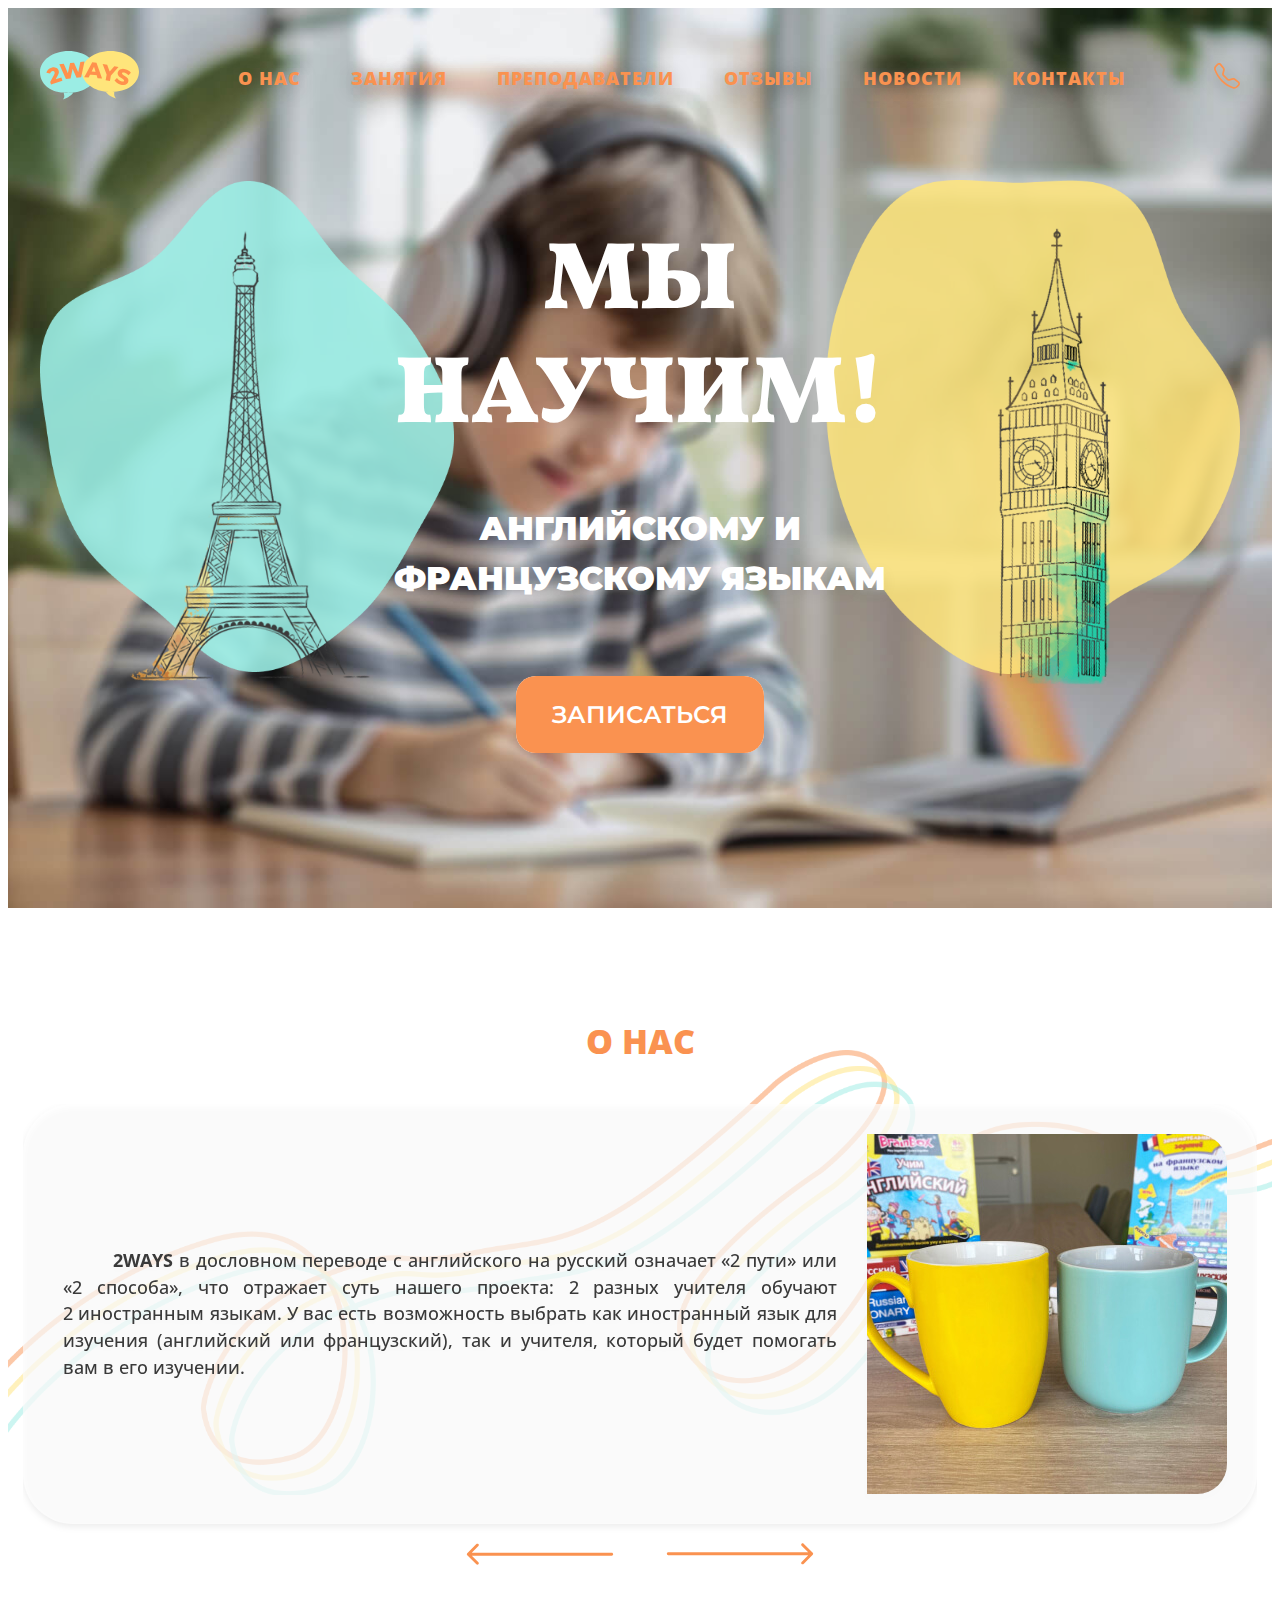
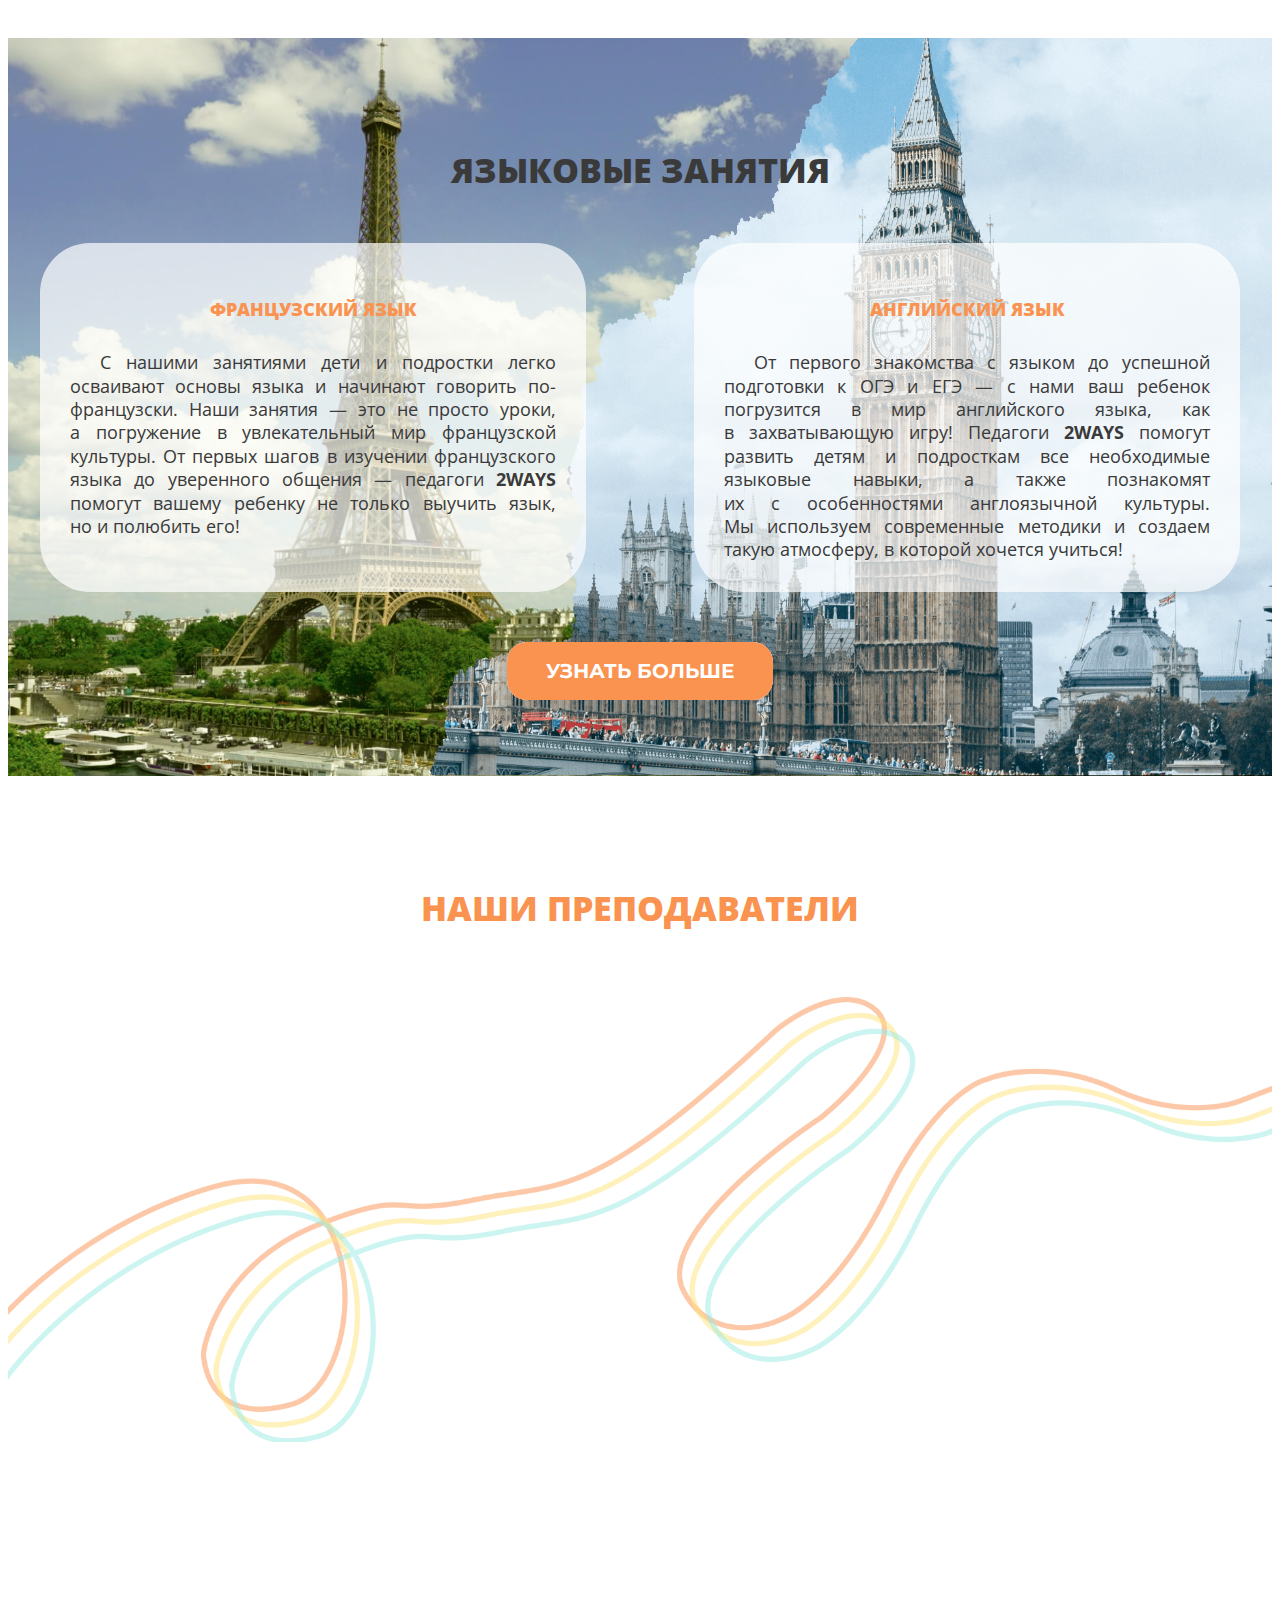
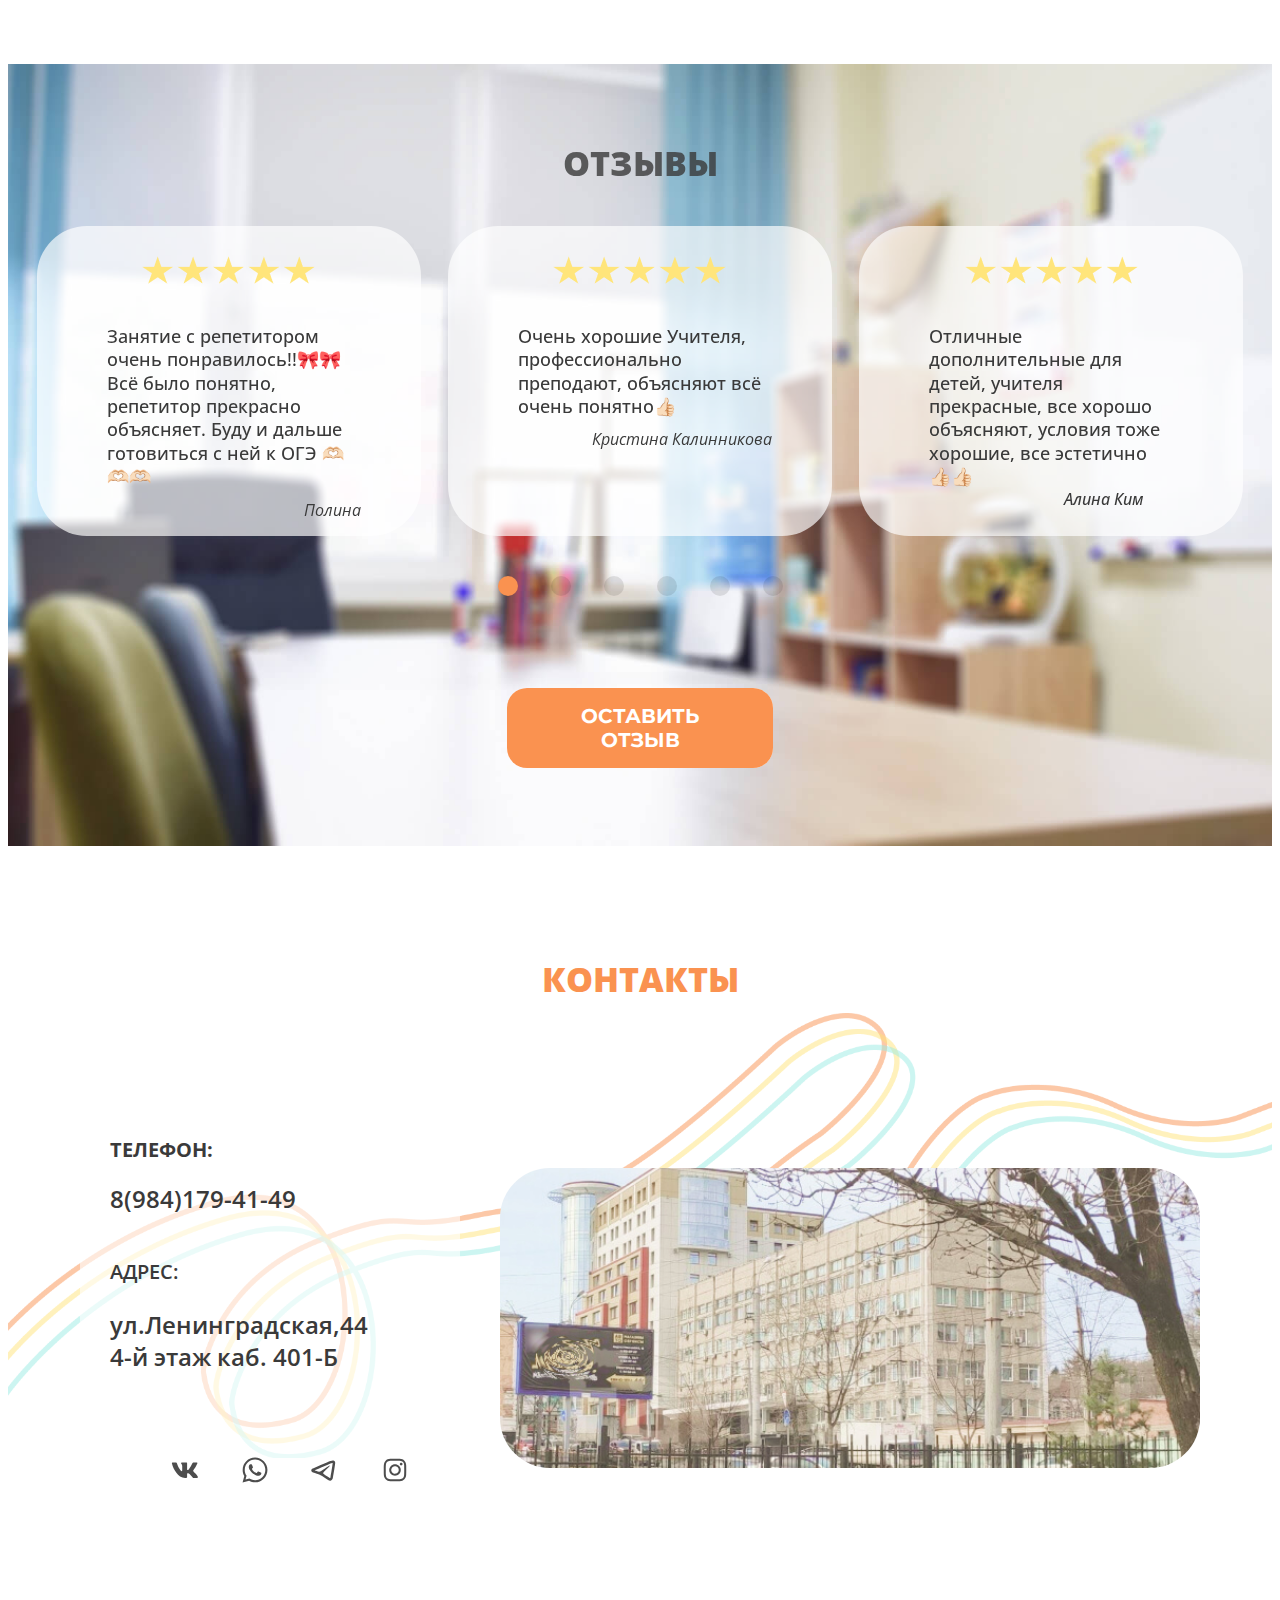
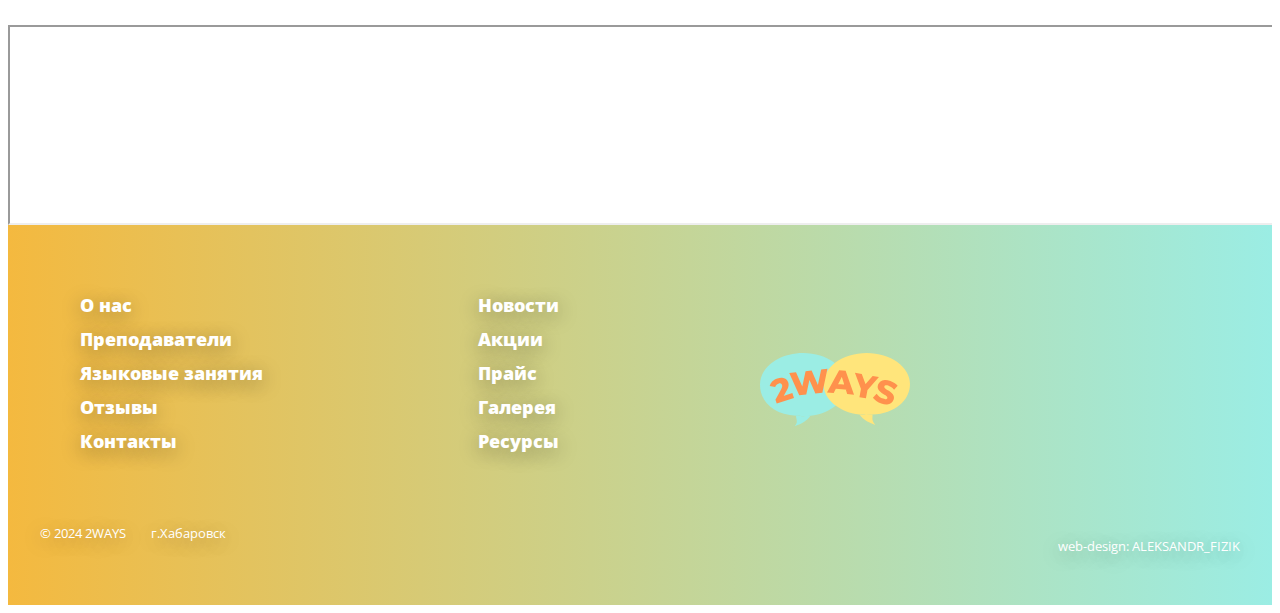
==== commit 02a24e57: "Add files via upload" ====
--- a/index.html
+++ b/index.html
@@ -3,6 +3,10 @@
   <head>
     <meta charset="UTF-8" />
     <meta name="viewport" content="width=device-width, initial-scale=1.0" />
+    <meta
+      name="description"
+      content="репетиторство, английский язык, языковая школа, французский язык, подготовка ЕГЭ, подготовка ОГЭ"
+    />
     <title>2ways-языковая подготовка</title>
     <link rel="preconnect" href="https://fonts.googleapis.com" />
     <link rel="preconnect" href="https://fonts.gstatic.com" crossorigin />
@@ -10,6 +14,8 @@
       href="https://fonts.googleapis.com/css2?family=Montserrat:ital,wght@0,100..900;1,100..900&family=Open+Sans:ital,wght@0,300..800;1,300..800&family=Vollkorn:ital,wght@0,400..900;1,400..900&display=swap"
       rel="stylesheet"
     />
+    <link rel="apple-touch-icon" href="images/apple-touch-icon.png">
+    <link rel="shortcut icon" href="images/logo.png" 
     <link rel="stylesheet" href="css/reset.css" />
     <link rel="stylesheet" href="css/swiper-bundle.min.css" />
     <link rel="stylesheet" href="css/graph-modal.min.css" />
--- a/css/home.css
+++ b/css/home.css
@@ -255,8 +255,6 @@
 }
 .courses__text {
   text-align: justify;
-  -webkit-hyphens: auto;
-          hyphens: auto;
   text-indent: 30px;
   line-height: 1.3;
 }
@@ -283,7 +281,7 @@
 
 .courses-content {
   display: flex;
-  gap: 5%;
+  gap: 9%;
   margin-bottom: 50px;
 }
 .courses-content__title {
@@ -867,6 +865,12 @@
   .courses__english, .courses__france {
     width: calc(100% - 30px);
   }
+  .courses__france {
+    order: 2;
+  }
+  .courses__english {
+    order: 3;
+  }
   .courses-content {
     justify-content: center;
     gap: 30px;
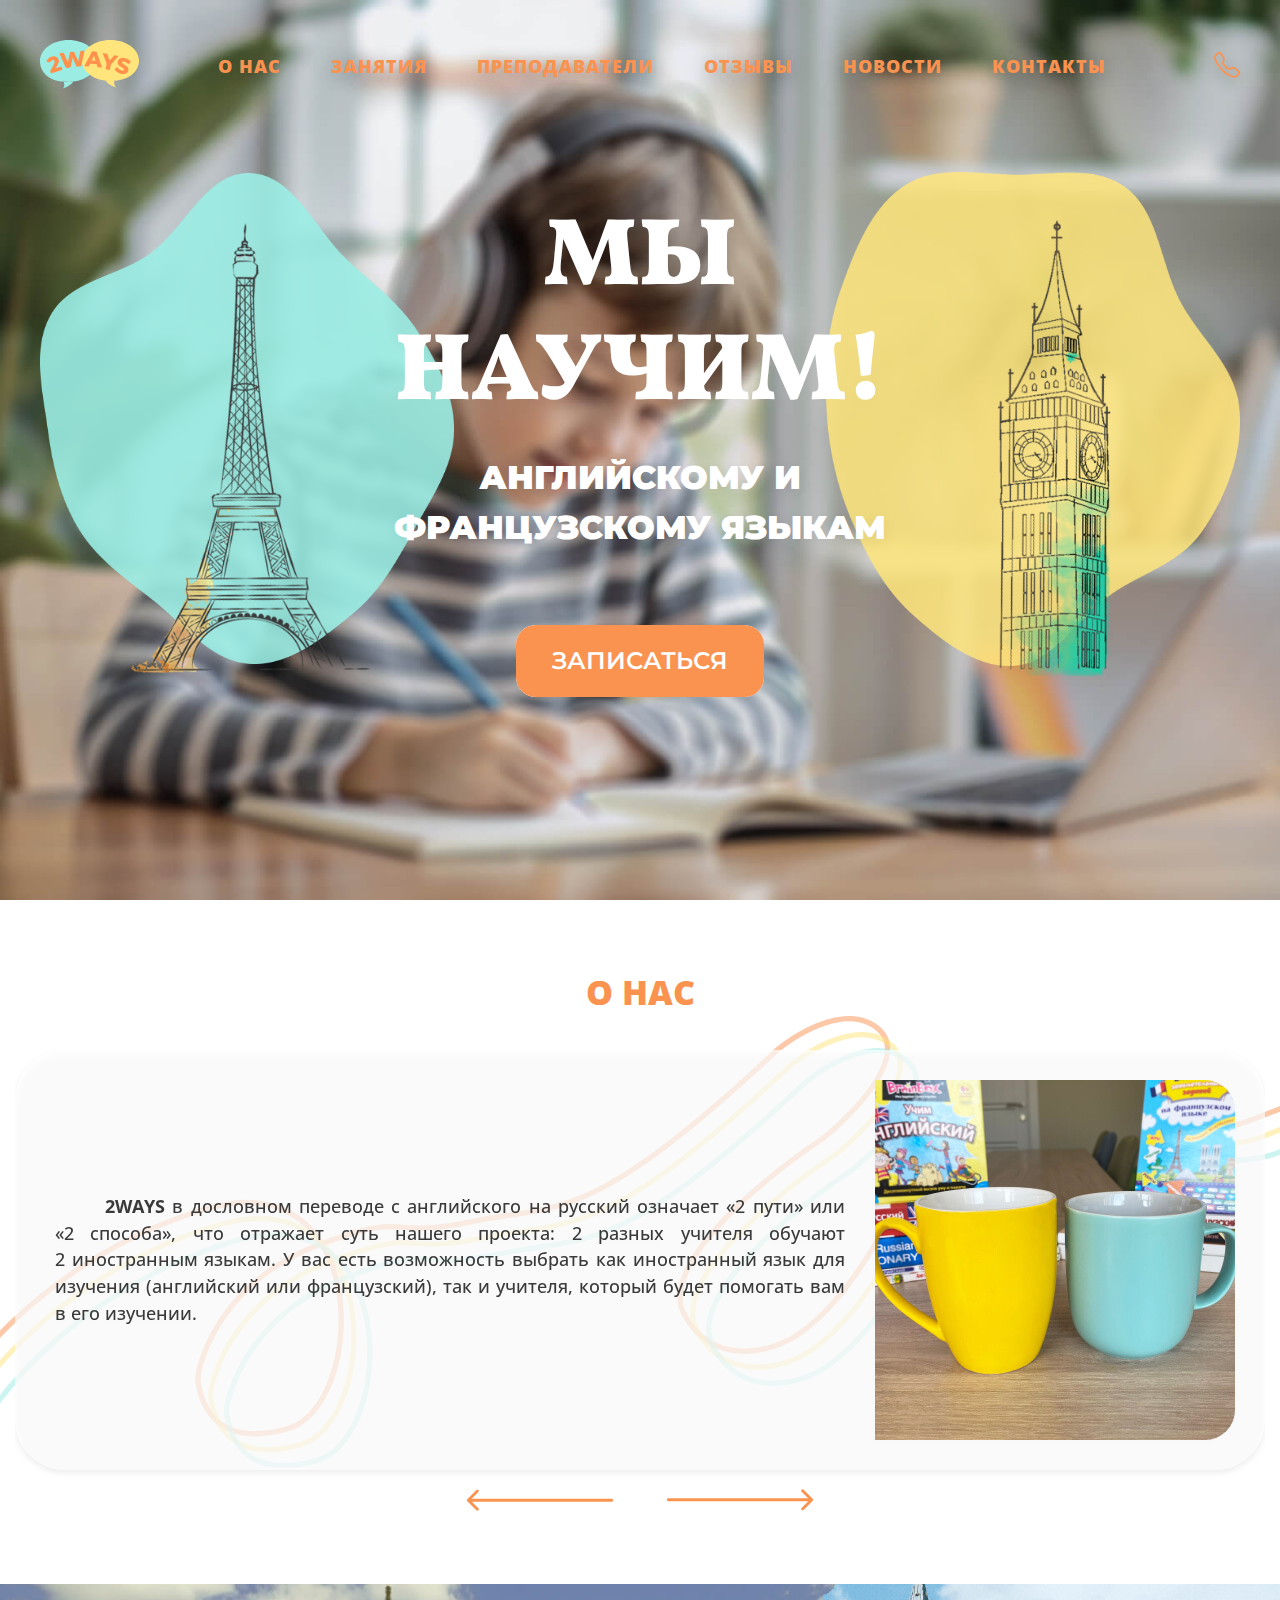
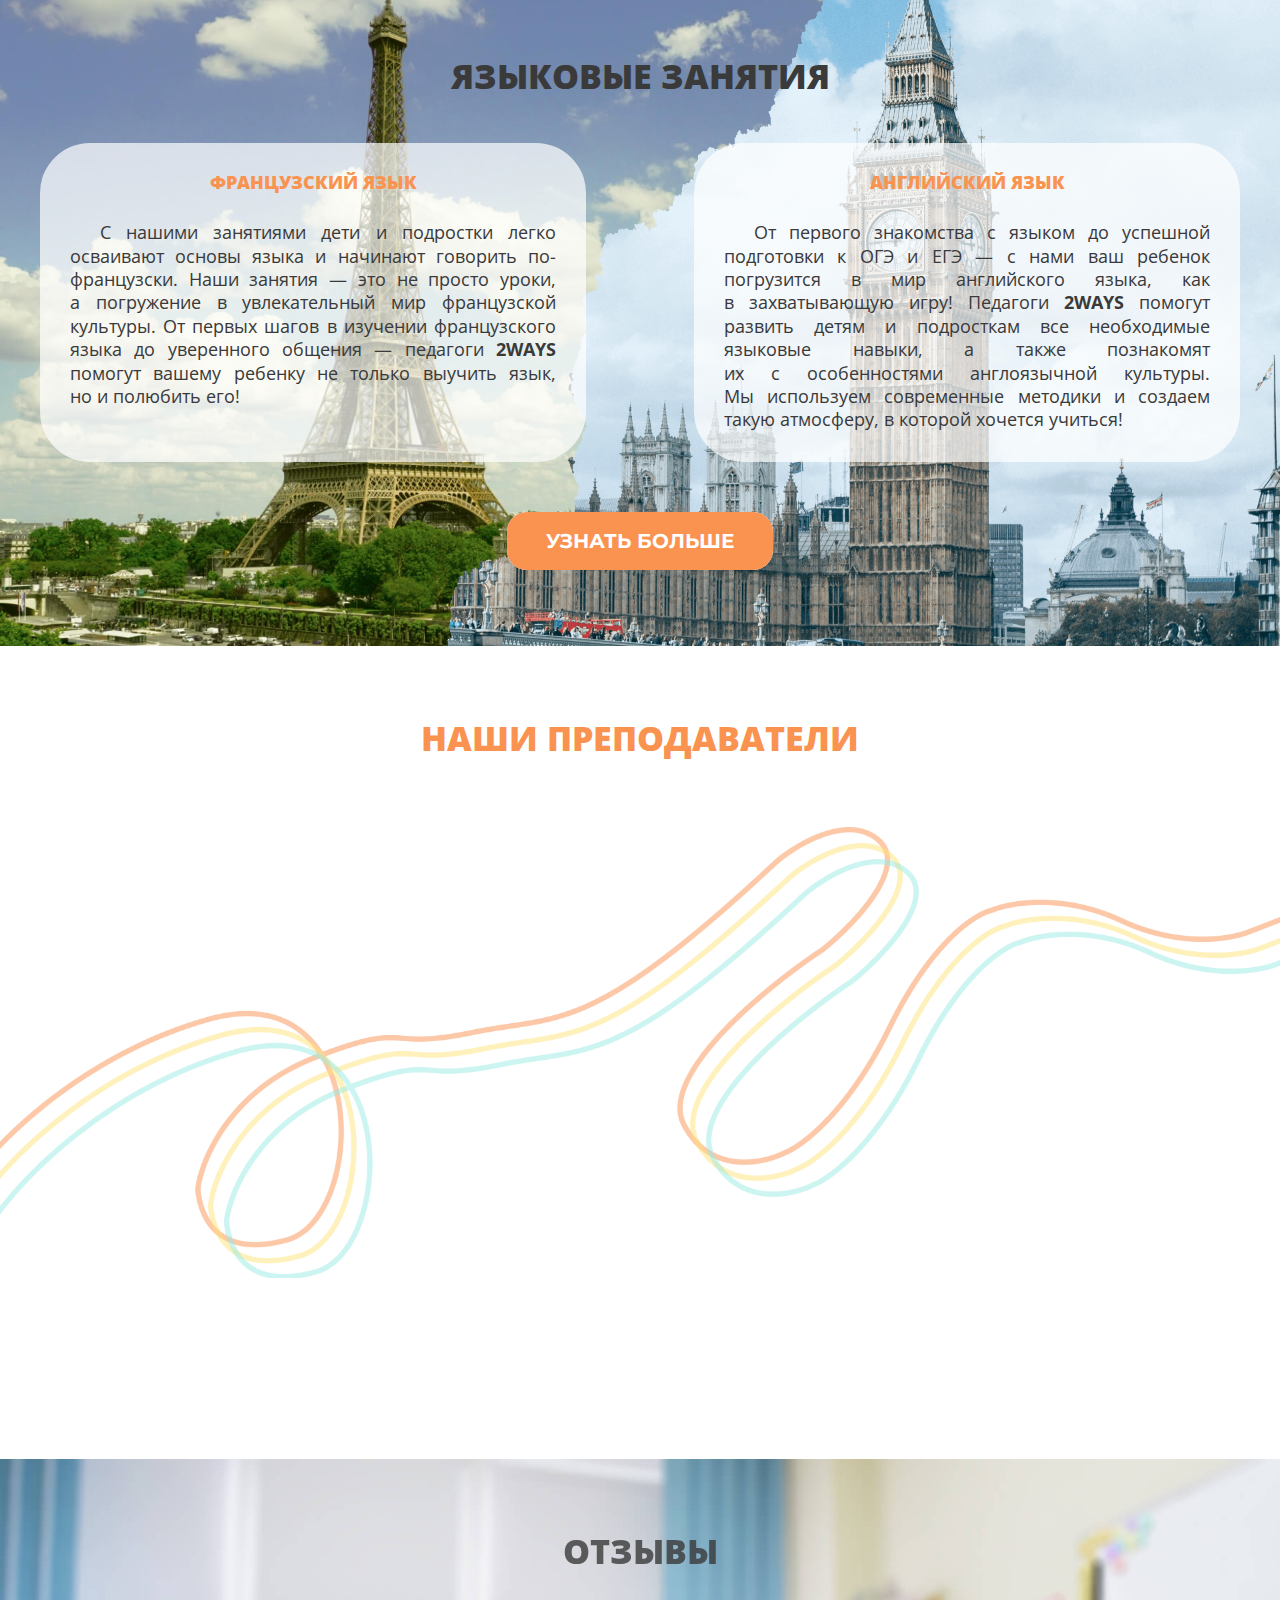
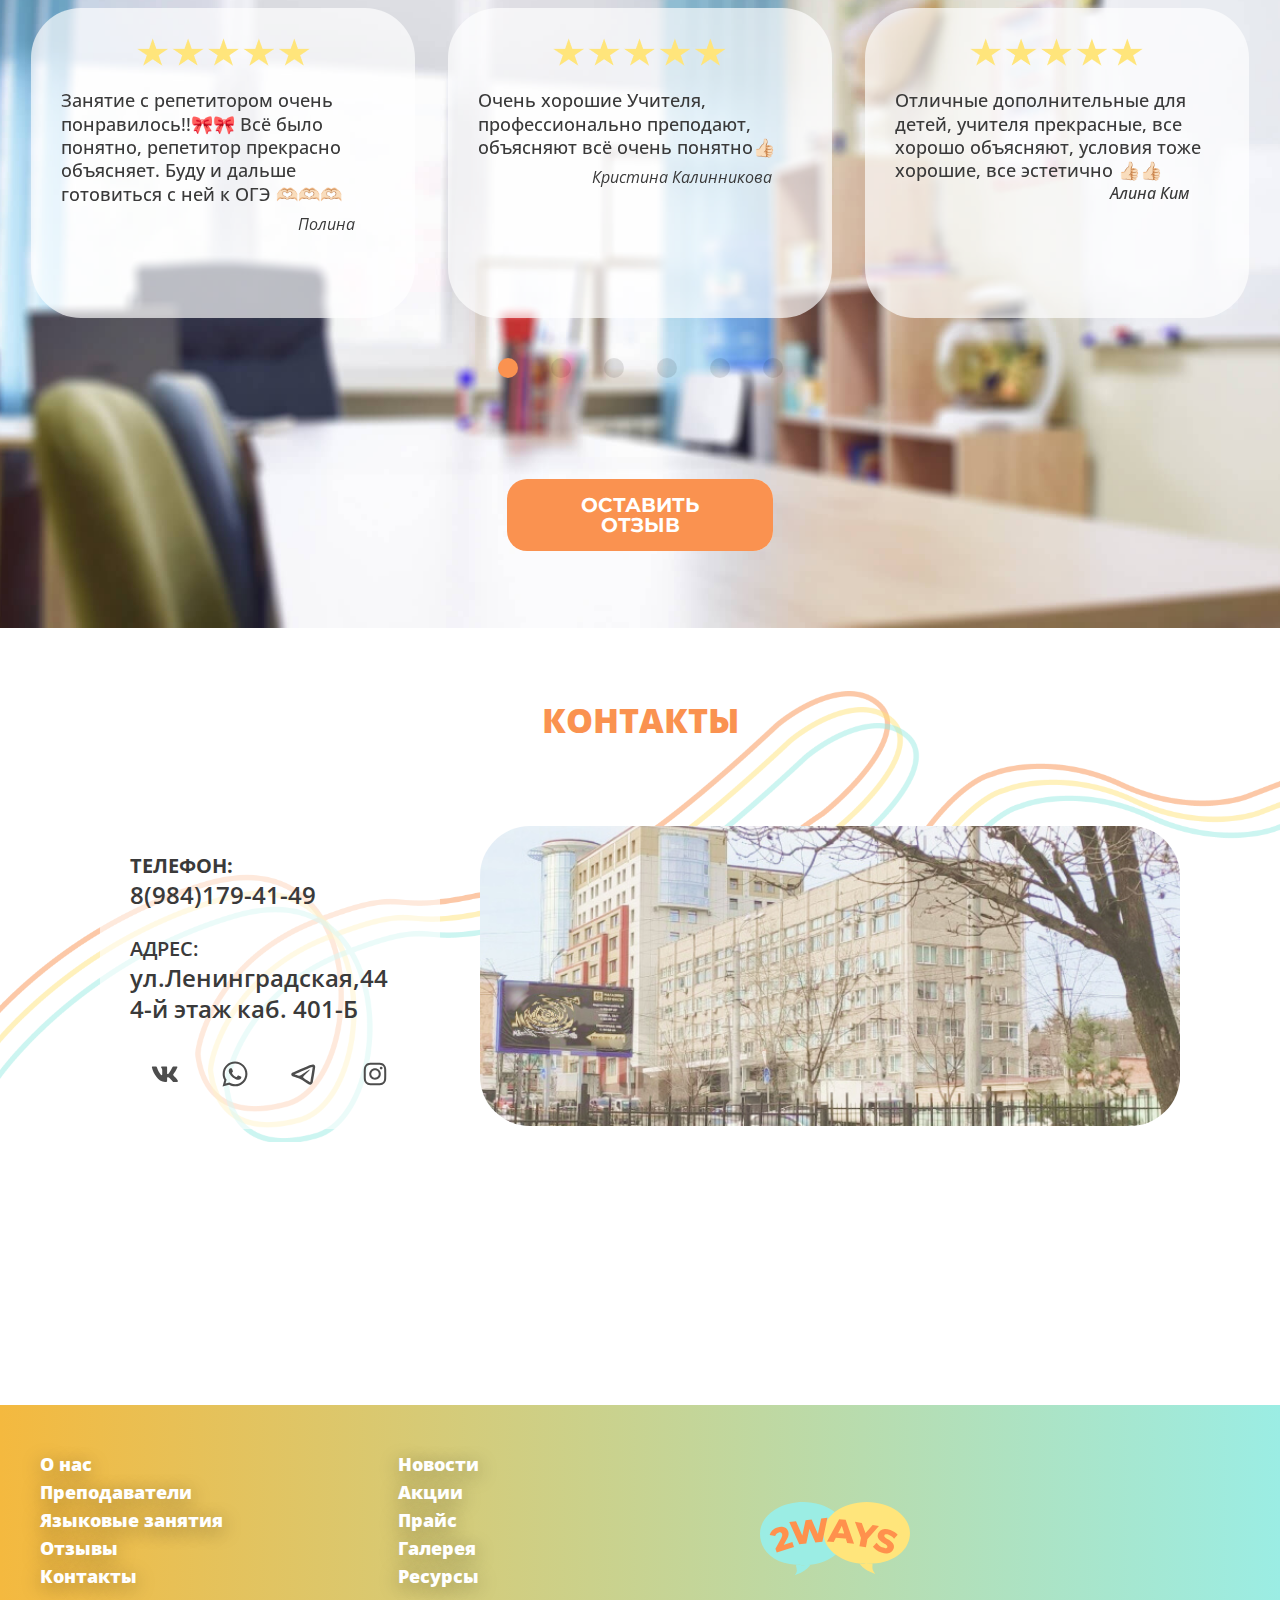
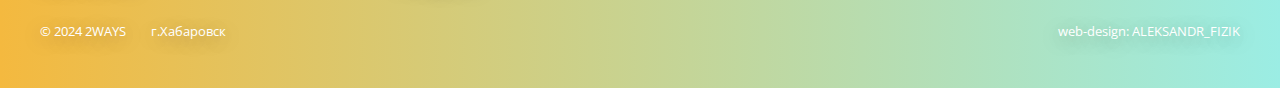
==== commit 74aa2ada: "Add files via upload" ====
--- a/index.html
+++ b/index.html
@@ -14,8 +14,8 @@
       href="https://fonts.googleapis.com/css2?family=Montserrat:ital,wght@0,100..900;1,100..900&family=Open+Sans:ital,wght@0,300..800;1,300..800&family=Vollkorn:ital,wght@0,400..900;1,400..900&display=swap"
       rel="stylesheet"
     />
-    <link rel="apple-touch-icon" href="images/apple-touch-icon.png">
-    <link rel="shortcut icon" href="images/logo.png" 
+    <!-- <link rel="apple-touch-icon" href="images/apple-touch-icon.png"> -->
+    <!-- <link rel="shortcut icon" href="images/logo.png"  -->
     <link rel="stylesheet" href="css/reset.css" />
     <link rel="stylesheet" href="css/swiper-bundle.min.css" />
     <link rel="stylesheet" href="css/graph-modal.min.css" />
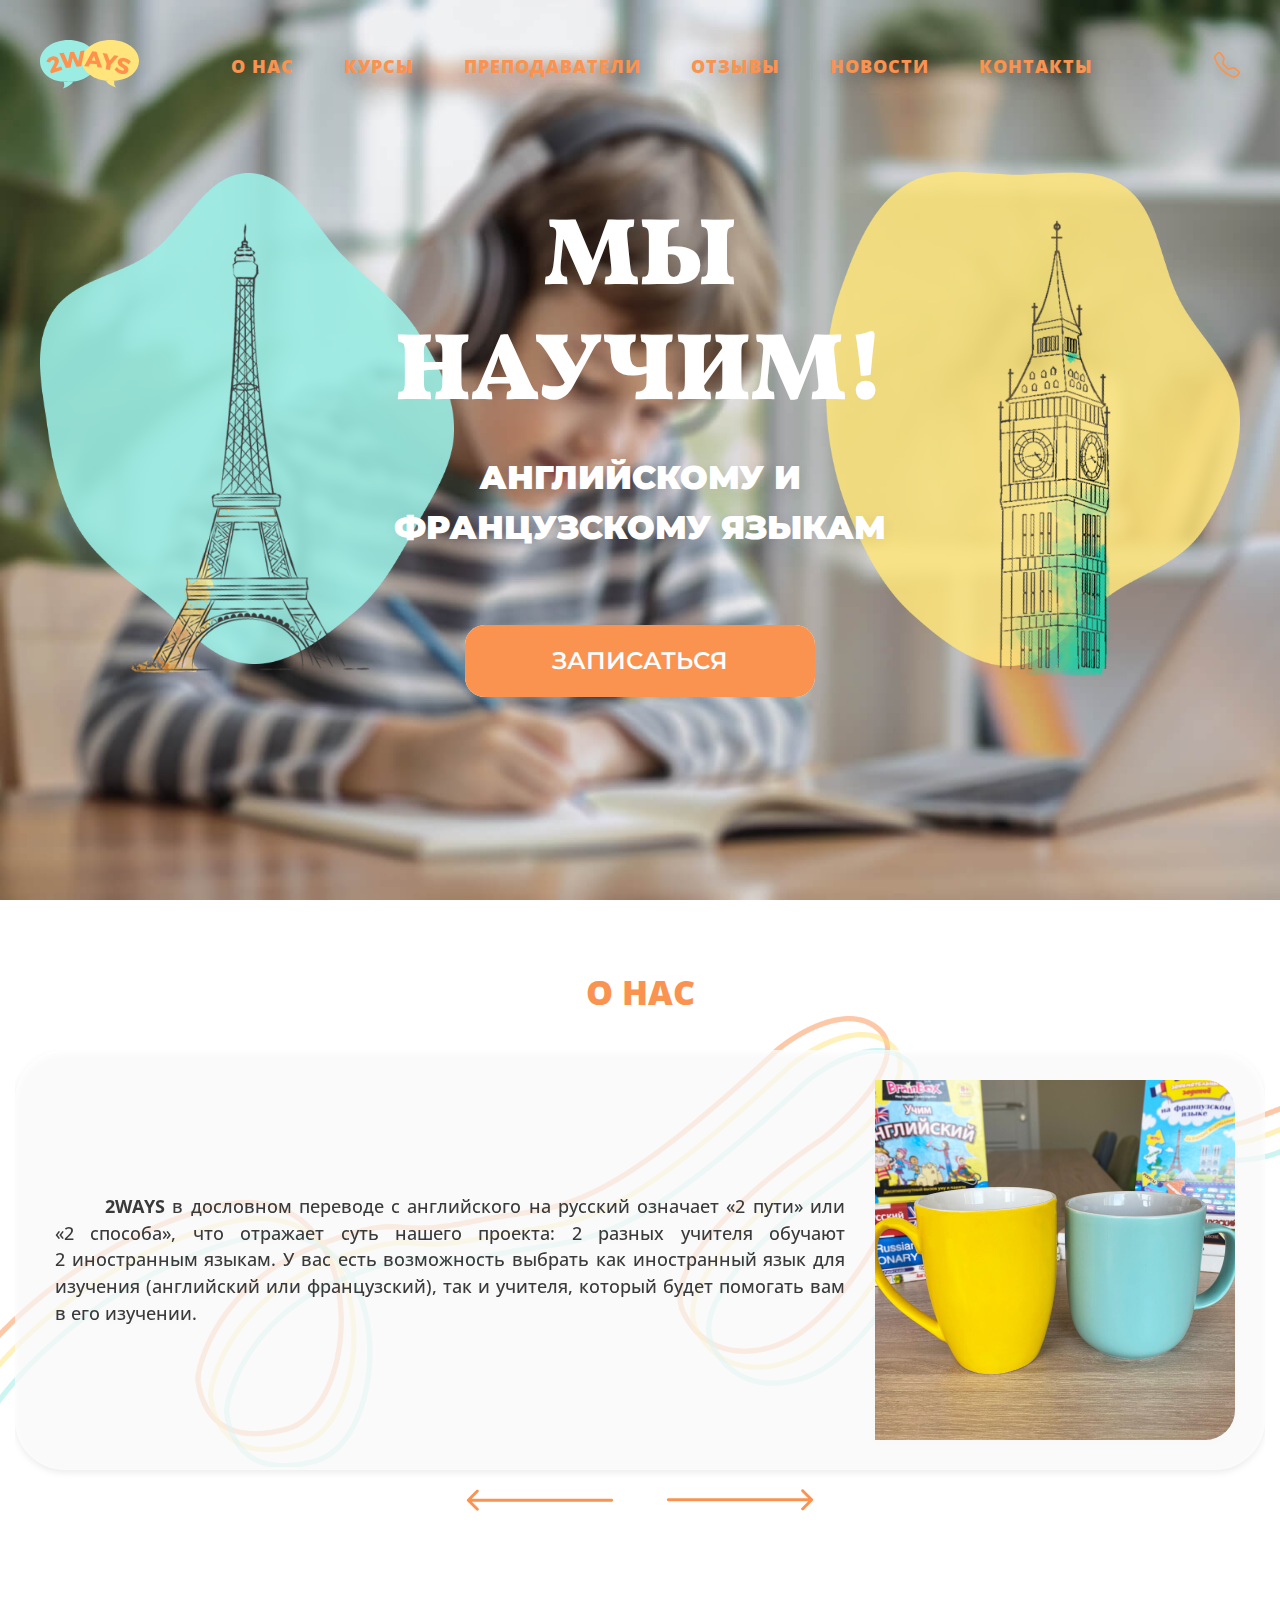
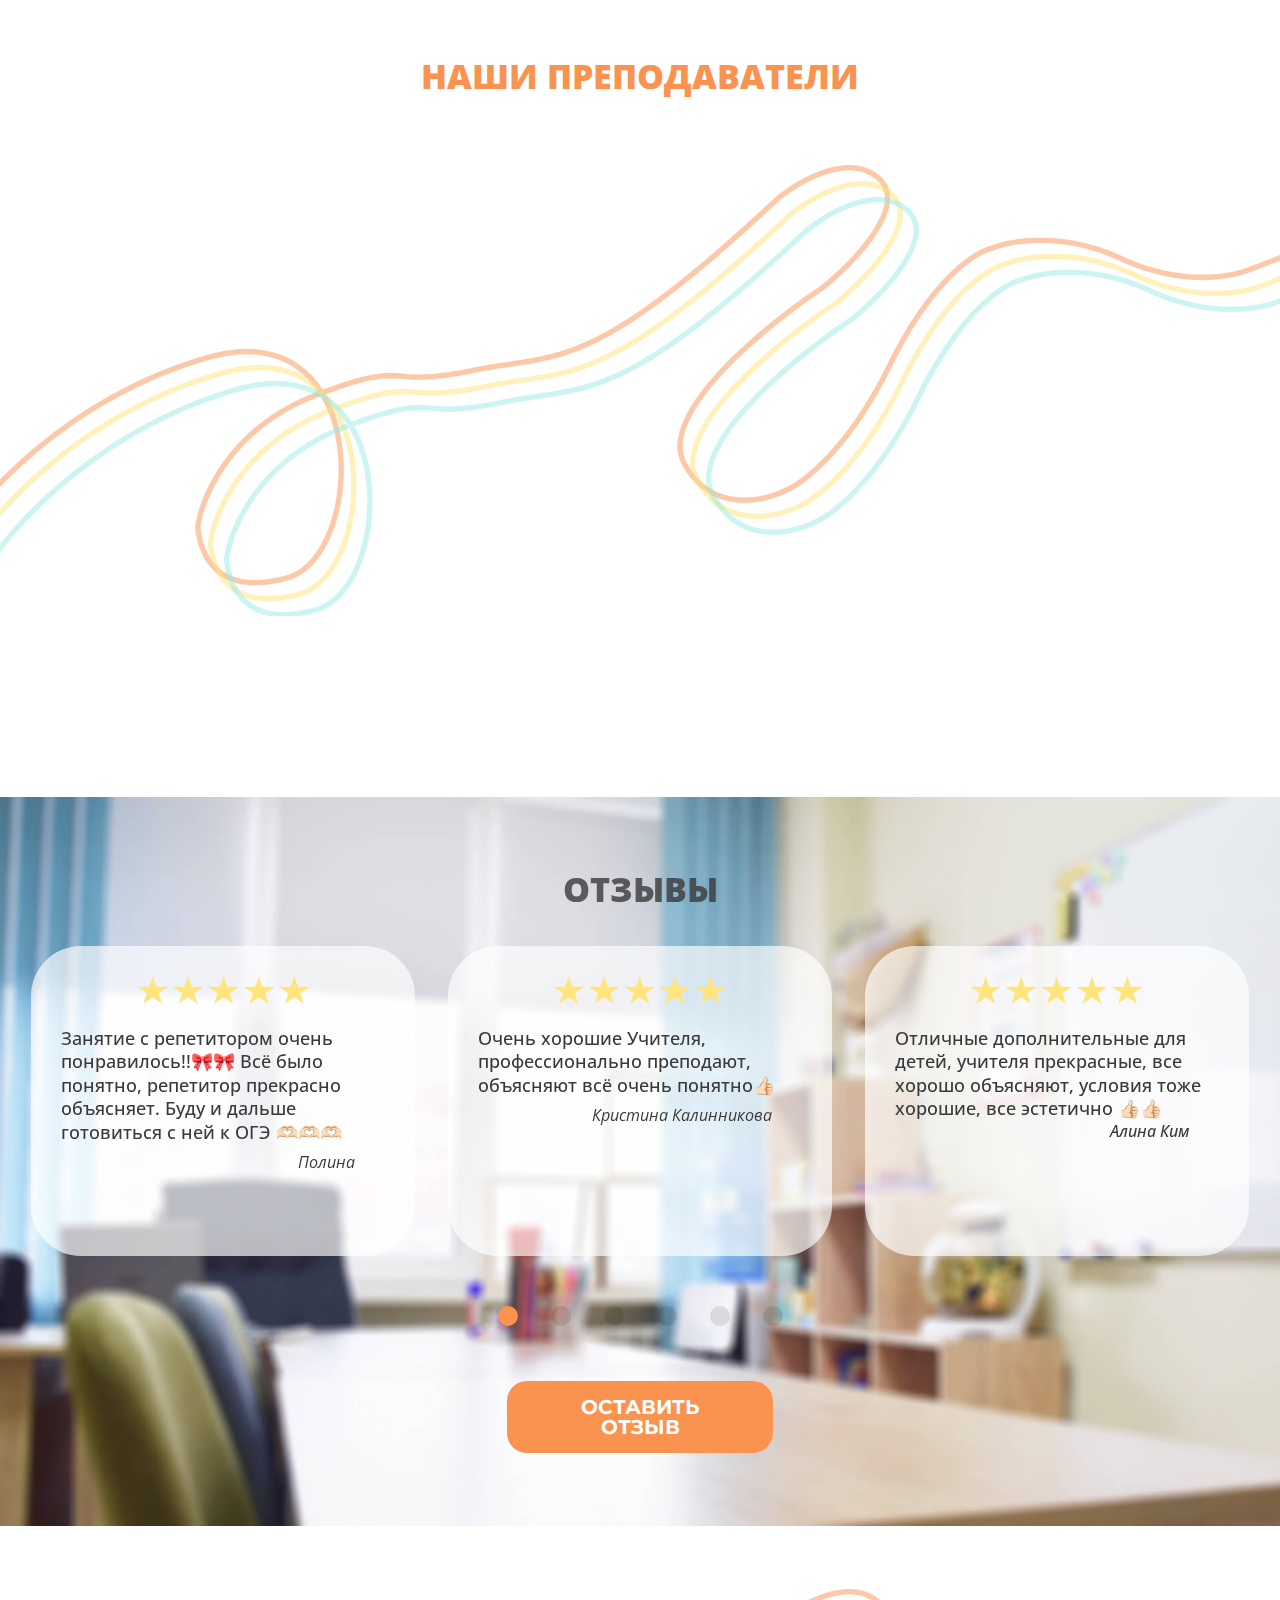
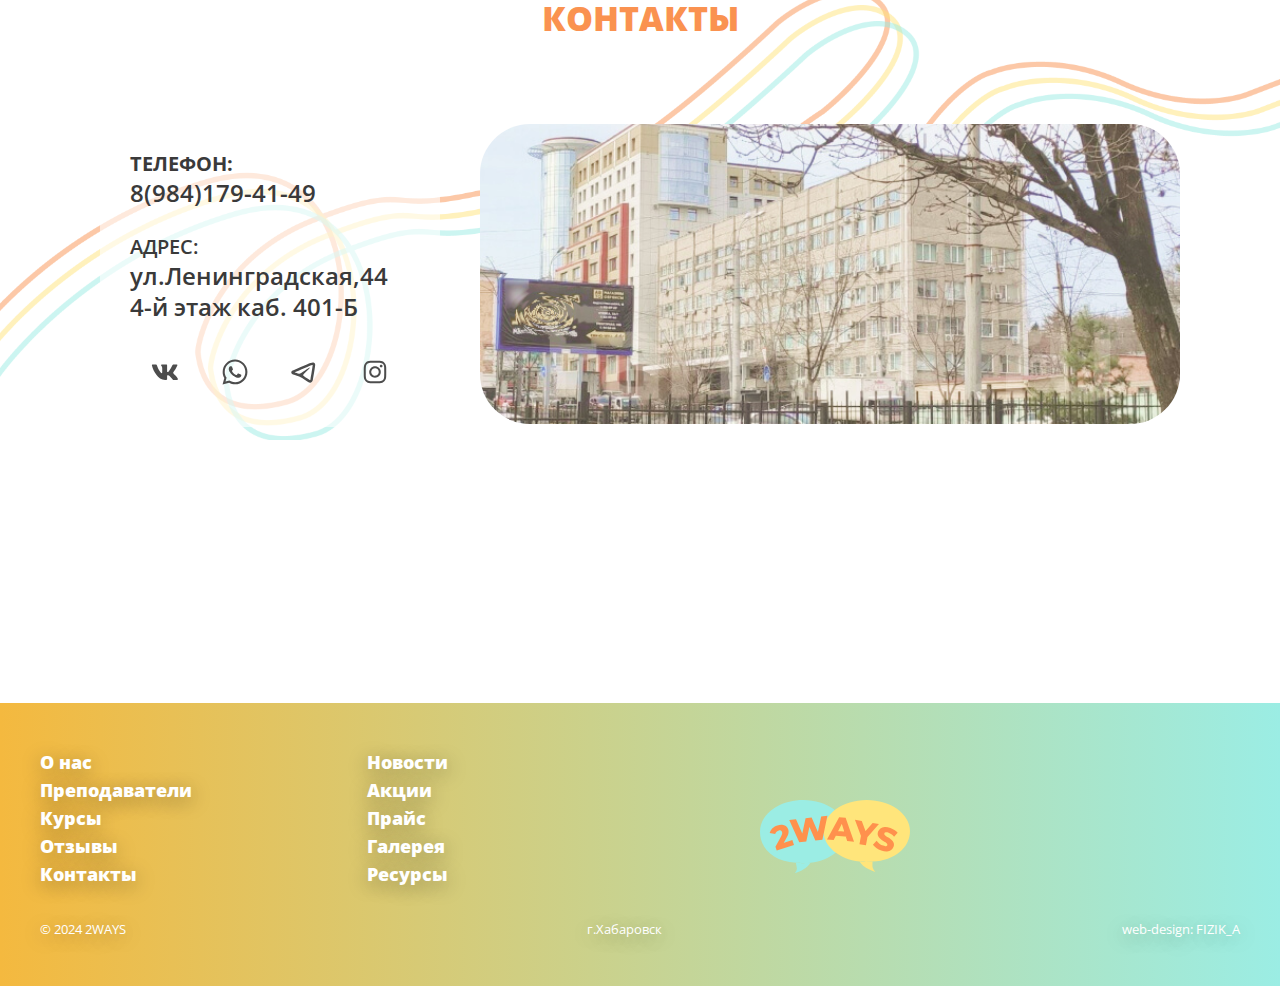
==== commit b226bb9b: "Add files via upload" ====
--- a/index.html
+++ b/index.html
@@ -3,10 +3,6 @@
   <head>
     <meta charset="UTF-8" />
     <meta name="viewport" content="width=device-width, initial-scale=1.0" />
-    <meta
-      name="description"
-      content="репетиторство, английский язык, языковая школа, французский язык, подготовка ЕГЭ, подготовка ОГЭ"
-    />
     <title>2ways-языковая подготовка</title>
     <link rel="preconnect" href="https://fonts.googleapis.com" />
     <link rel="preconnect" href="https://fonts.gstatic.com" crossorigin />
@@ -14,17 +10,11 @@
       href="https://fonts.googleapis.com/css2?family=Montserrat:ital,wght@0,100..900;1,100..900&family=Open+Sans:ital,wght@0,300..800;1,300..800&family=Vollkorn:ital,wght@0,400..900;1,400..900&display=swap"
       rel="stylesheet"
     />
-    <!-- <link rel="apple-touch-icon" href="images/apple-touch-icon.png"> -->
-    <!-- <link rel="shortcut icon" href="images/logo.png"  -->
     <link rel="stylesheet" href="css/reset.css" />
     <link rel="stylesheet" href="css/swiper-bundle.min.css" />
     <link rel="stylesheet" href="css/graph-modal.min.css" />
     <link rel="stylesheet" href="css/animate.min.css" />
     <link rel="stylesheet" href="css/index.css" />
-    <!-- <link rel="stylesheet" href="css/home.css" />
-    <link rel="stylesheet" href="css/footer.css" /> -->
-
-
   </head>
   <body>
     <header class="header">
@@ -44,7 +34,7 @@
               <a href="#about" class="menu__list-link">О нас</a>
             </li>
             <li class="menu__list-item">
-              <a href="#courses" class="menu__list-link">Занятия</a>
+              <a href="#courses" class="menu__list-link">Курсы</a>
             </li>
             <li class="menu__list-item">
               <a href="#teachers" class="menu__list-link">Преподаватели</a>
@@ -243,23 +233,11 @@
        
       <section class="courses" id="courses">
         <div class="courses__mask"></div>
-      
-        <div class="courses__left "></div>
+        <div class="courses__right hidden"></div>
+        <div class="courses__left hidden"></div>
 
         <div class="container courses__container">
-          <h3 class="courses__title h3">Языковые занятия</h3>
-          <div class="courses-content">
-            <div class="courses__english">
-              <h4 class="courses-content__title">французский язык</h4>
-              <div class="courses__text">С&nbsp;нашими занятиями дети и&nbsp;подростки легко осваивают основы языка и&nbsp;начинают говорить по-французски. Наши занятия&nbsp;&mdash; это не&nbsp;просто уроки, а&nbsp;погружение в&nbsp;увлекательный мир французской культуры. От&nbsp;первых шагов в&nbsp;изучении французского языка до&nbsp;уверенного общения&nbsp;&mdash; педагоги <b>2WAYS</b>  помогут вашему ребенку не&nbsp;только выучить язык, но&nbsp;и&nbsp;полюбить его!</div>
-            </div>
-            <div class="courses__france">
-              <h4 class="courses-content__title">английский язык</h4>
-              <div class="courses__text">От&nbsp;первого знакомства с&nbsp;языком до&nbsp;успешной подготовки к&nbsp;ОГЭ и&nbsp;ЕГЭ&nbsp;&mdash; с&nbsp;нами ваш ребенок погрузится в&nbsp;мир английского языка, как в&nbsp;захватывающую игру! Педагоги <b>2WAYS</b> помогут развить детям и&nbsp;подросткам все необходимые языковые навыки, а&nbsp;также познакомят их&nbsp;с&nbsp;особенностями англоязычной культуры. Мы&nbsp;используем современные методики и&nbsp;создаем такую атмосферу, в&nbsp;которой хочется учиться!</div>
-            </div>
-
-          </div>
-          <a href="news.html" class="courses__btn btn">узнать больше</a>
+          <h3 class="courses__title h3">Курсы</h3>
         </div>
       </section>
      
@@ -706,7 +684,7 @@
                 <a href="#teachers" class="footer-menu__link">Преподаватели</a>
               </li>
               <li class="footer-menu__item">
-                <a href="#courses" class="footer-menu__link">Языковые занятия</a>
+                <a href="#courses" class="footer-menu__link">Курсы</a>
               </li>
               <li class="footer-menu__item">
                 <a href="#reviews" class="footer-menu__link">Отзывы</a>
@@ -737,9 +715,9 @@
 					<a href="index.html" class="footer__logo"><img src="images/logo-footer.svg" alt="" class="footer__logo-img"></a>
         </div>
         <div class="footer__bottom">
-          <p>© 2024 2WAYS<span>г.Хабаровск </span></p> 
-          <!-- <p></p> --> 
-          <a href="#">web-design: ALEKSANDR_FIZIK</a>
+          <p>© 2024 2WAYS</p>
+          <p>г.Хабаровск</p>
+          <a href="#">web-design: FIZIK_A</a>
         </div>
       </div>
     </footer>
--- a/css/index.css
+++ b/css/index.css
@@ -1,5 +1,2 @@
-@import url(./general.css);
-@import url(./header.css);
 @import url(./home.css);
-@import url(./news.css);
-@import url(./footer.css);/*# sourceMappingURL=index.css.map */+@import url(./news.css);/*# sourceMappingURL=index.css.map */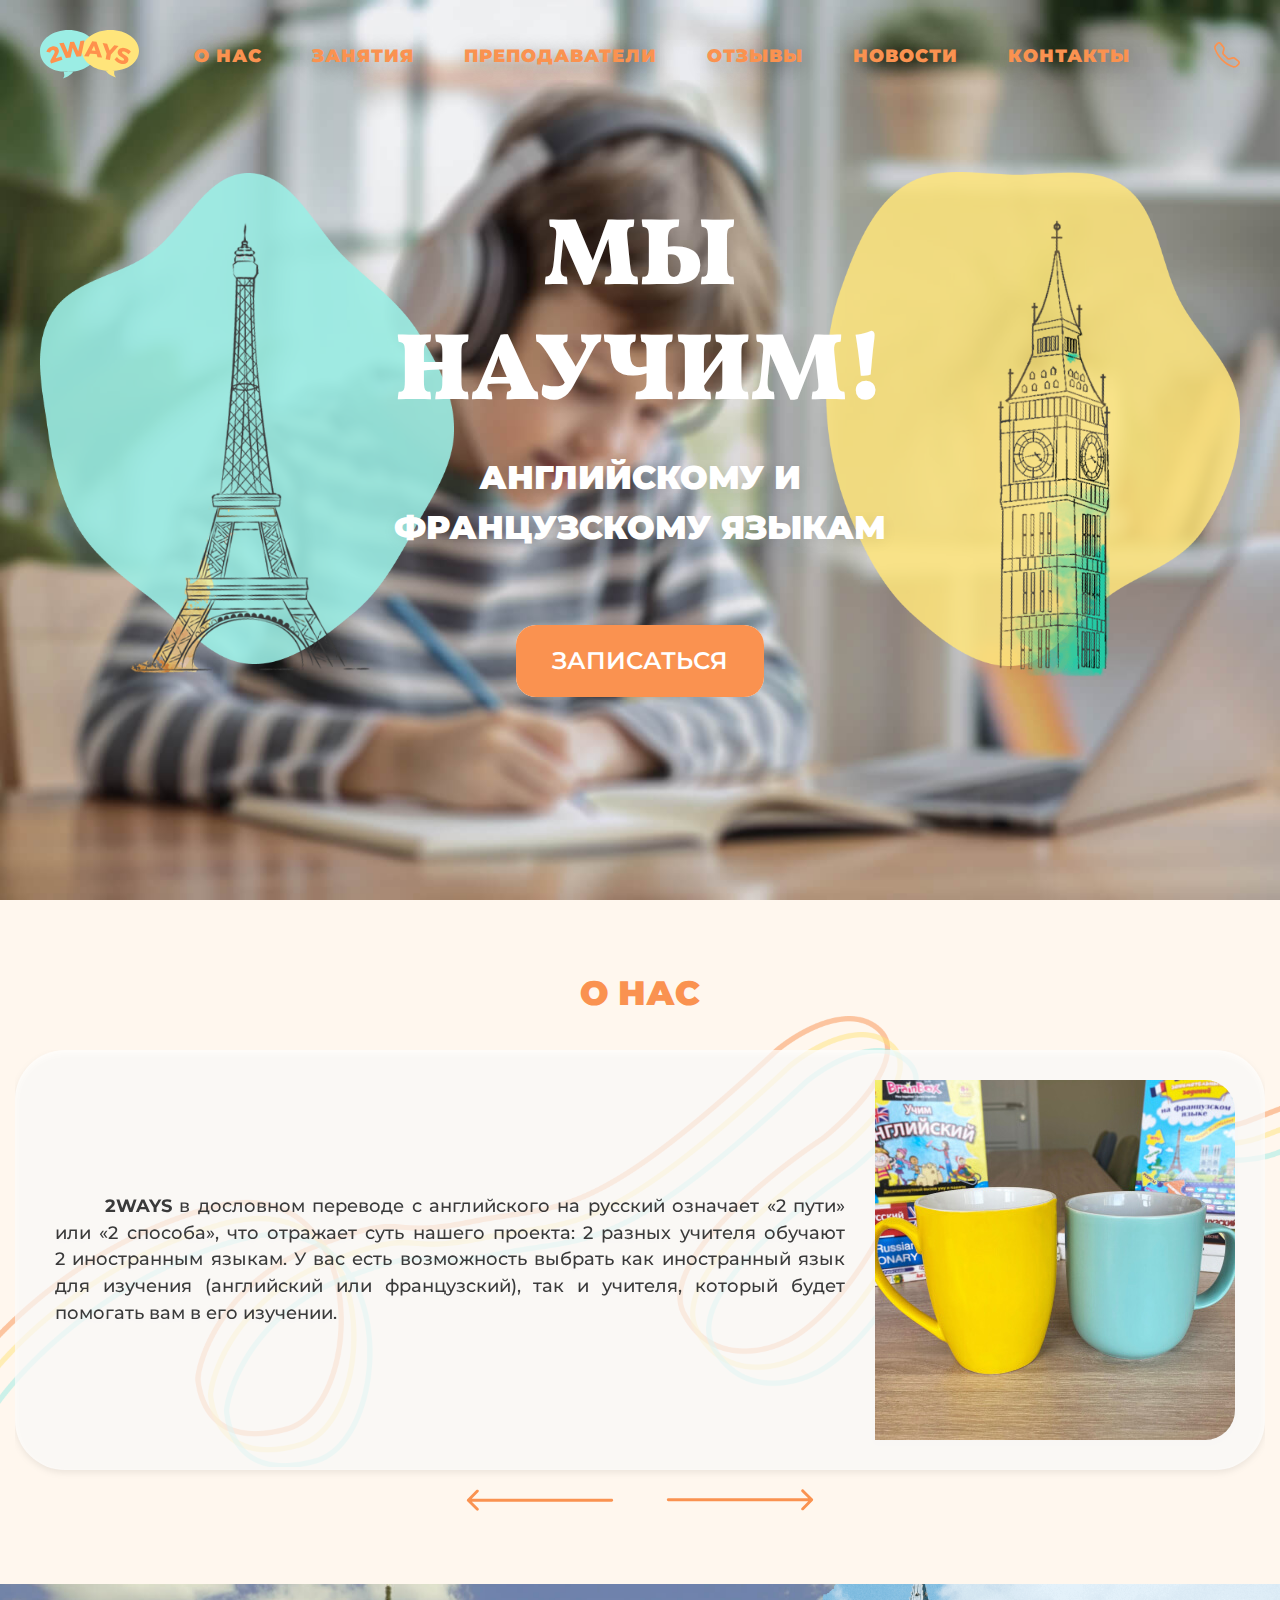
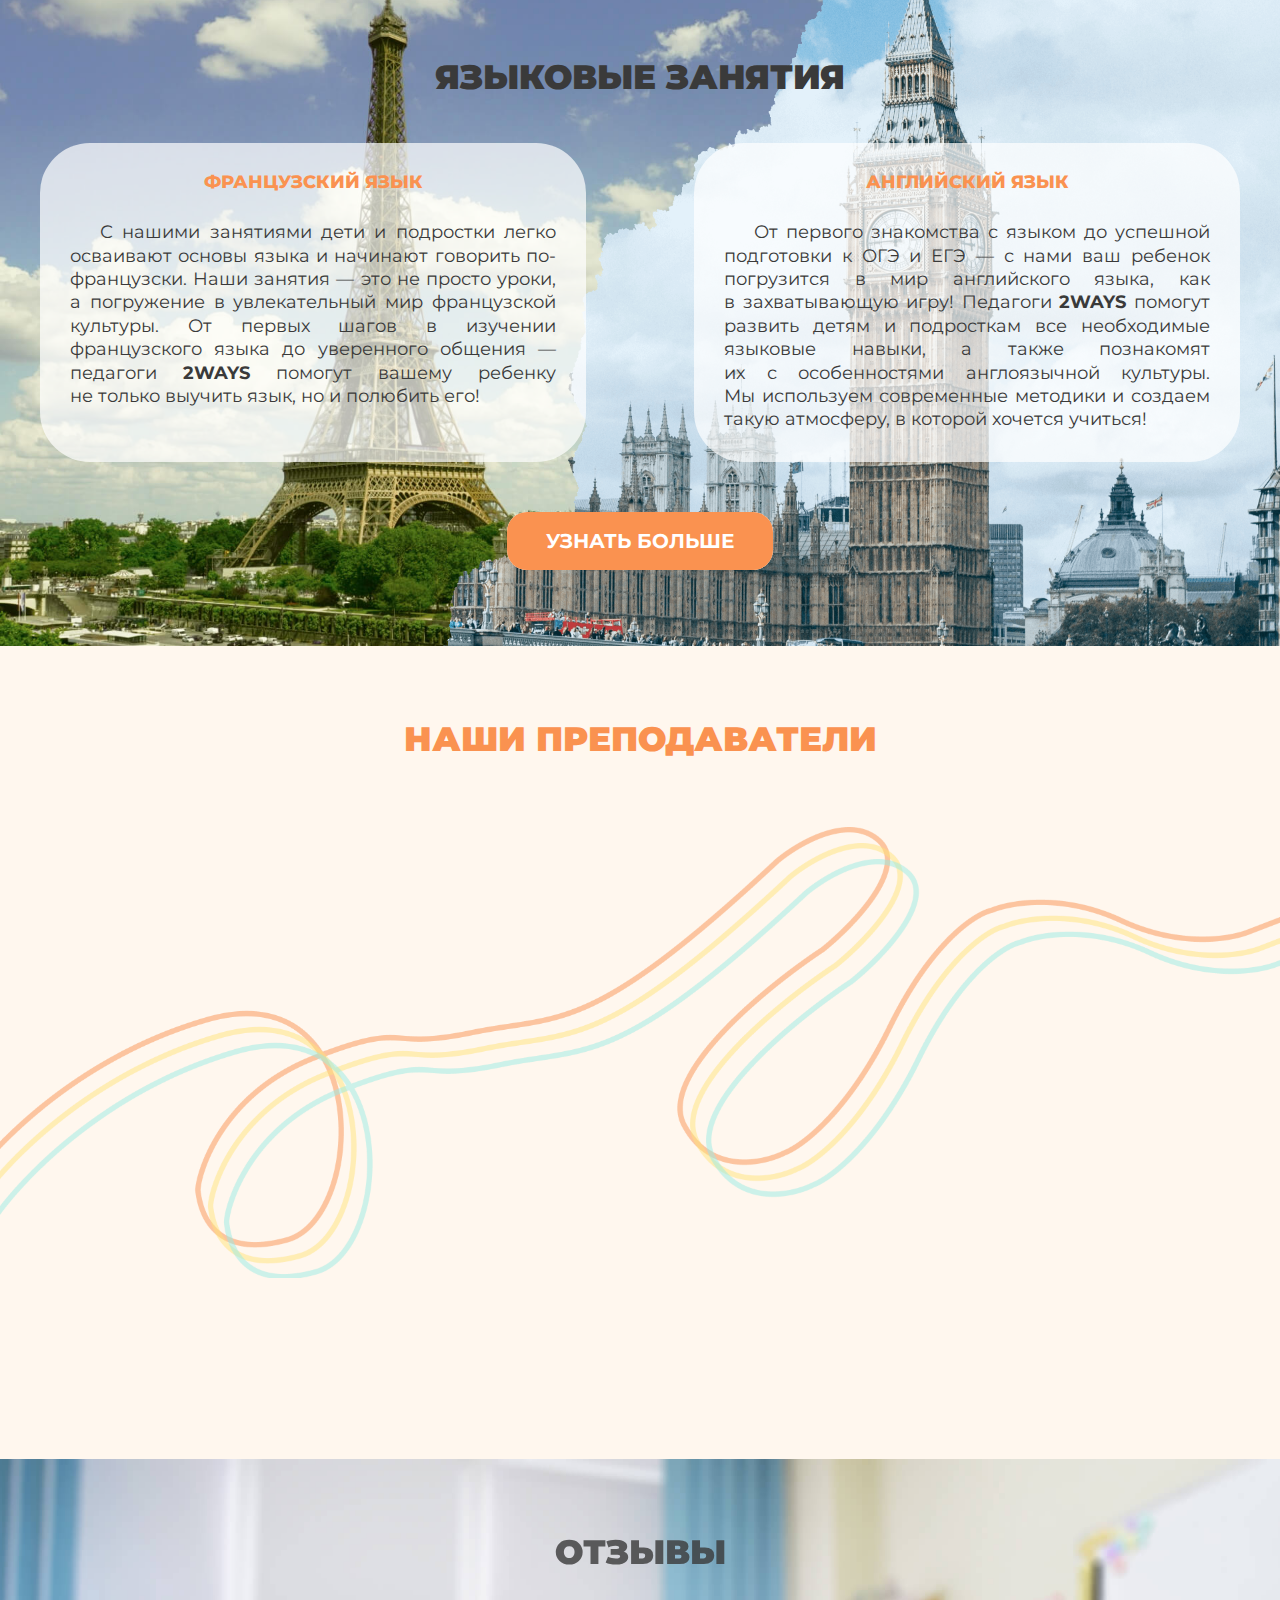
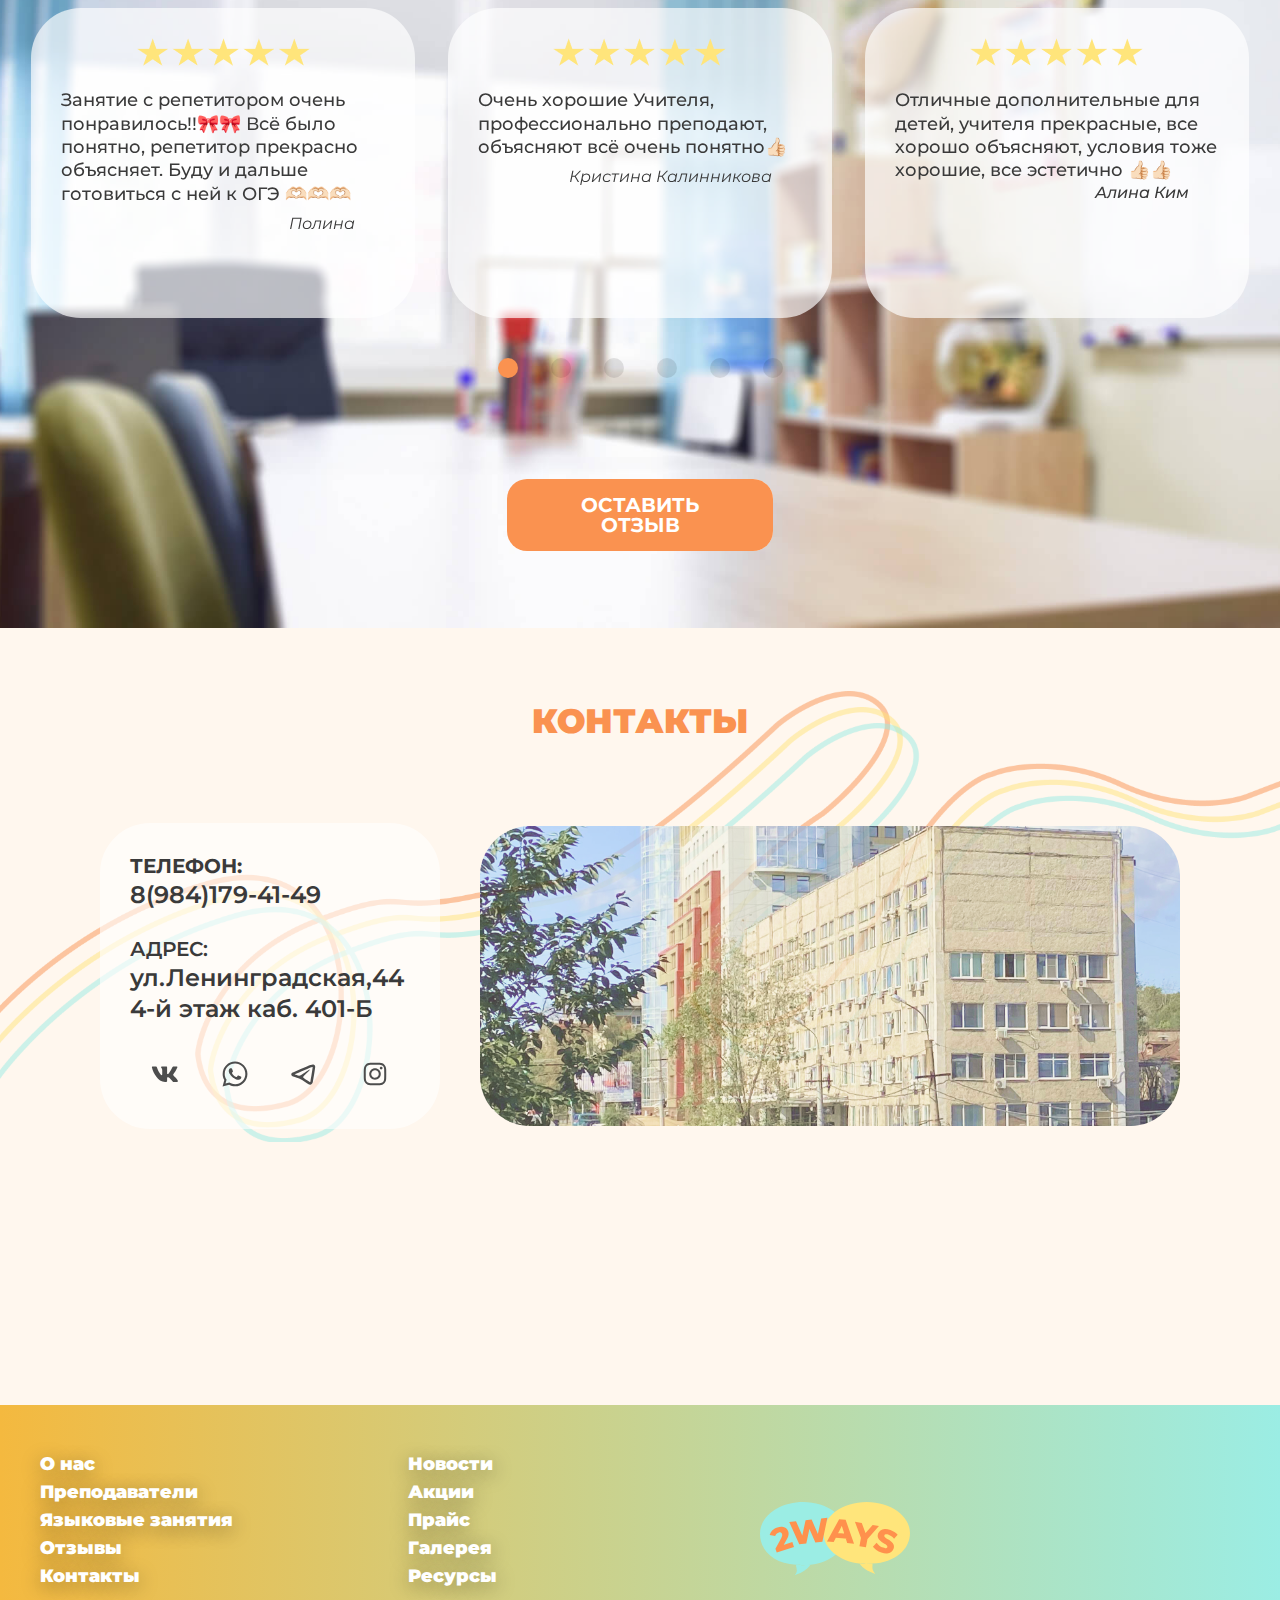
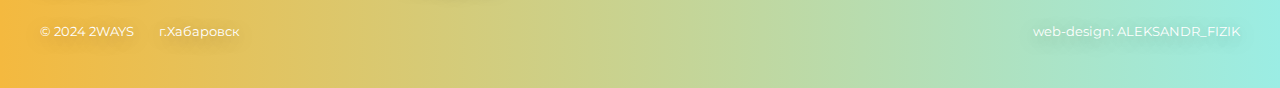
==== commit e93755f1: "Add files via upload" ====
--- a/index.html
+++ b/index.html
@@ -3,6 +3,10 @@
   <head>
     <meta charset="UTF-8" />
     <meta name="viewport" content="width=device-width, initial-scale=1.0" />
+    <meta
+      name="description"
+      content="репетиторство, английский язык, языковая школа, французский язык, подготовка ЕГЭ, подготовка ОГЭ"
+    />
     <title>2ways-языковая подготовка</title>
     <link rel="preconnect" href="https://fonts.googleapis.com" />
     <link rel="preconnect" href="https://fonts.gstatic.com" crossorigin />
@@ -10,11 +14,17 @@
       href="https://fonts.googleapis.com/css2?family=Montserrat:ital,wght@0,100..900;1,100..900&family=Open+Sans:ital,wght@0,300..800;1,300..800&family=Vollkorn:ital,wght@0,400..900;1,400..900&display=swap"
       rel="stylesheet"
     />
+    <link rel="icon" href="favicon.png" type="image/png">
+    <link rel="apple-touch-icon" href="images/apple-touch-icon.png">
     <link rel="stylesheet" href="css/reset.css" />
     <link rel="stylesheet" href="css/swiper-bundle.min.css" />
     <link rel="stylesheet" href="css/graph-modal.min.css" />
     <link rel="stylesheet" href="css/animate.min.css" />
     <link rel="stylesheet" href="css/index.css" />
+    <!-- <link rel="stylesheet" href="css/home.css" />
+    <link rel="stylesheet" href="css/footer.css" /> -->
+
+
   </head>
   <body>
     <header class="header">
@@ -34,7 +44,7 @@
               <a href="#about" class="menu__list-link">О нас</a>
             </li>
             <li class="menu__list-item">
-              <a href="#courses" class="menu__list-link">Курсы</a>
+              <a href="#courses" class="menu__list-link">Занятия</a>
             </li>
             <li class="menu__list-item">
               <a href="#teachers" class="menu__list-link">Преподаватели</a>
@@ -233,11 +243,23 @@
        
       <section class="courses" id="courses">
         <div class="courses__mask"></div>
-        <div class="courses__right hidden"></div>
-        <div class="courses__left hidden"></div>
+      
+        <div class="courses__left "></div>
 
         <div class="container courses__container">
-          <h3 class="courses__title h3">Курсы</h3>
+          <h3 class="courses__title h3">Языковые занятия</h3>
+          <div class="courses-content">
+            <div class="courses__english">
+              <h4 class="courses-content__title">французский язык</h4>
+              <div class="courses__text">С&nbsp;нашими занятиями дети и&nbsp;подростки легко осваивают основы языка и&nbsp;начинают говорить по-французски. Наши занятия&nbsp;&mdash; это не&nbsp;просто уроки, а&nbsp;погружение в&nbsp;увлекательный мир французской культуры. От&nbsp;первых шагов в&nbsp;изучении французского языка до&nbsp;уверенного общения&nbsp;&mdash; педагоги <b>2WAYS</b>  помогут вашему ребенку не&nbsp;только выучить язык, но&nbsp;и&nbsp;полюбить его!</div>
+            </div>
+            <div class="courses__france">
+              <h4 class="courses-content__title">английский язык</h4>
+              <div class="courses__text">От&nbsp;первого знакомства с&nbsp;языком до&nbsp;успешной подготовки к&nbsp;ОГЭ и&nbsp;ЕГЭ&nbsp;&mdash; с&nbsp;нами ваш ребенок погрузится в&nbsp;мир английского языка, как в&nbsp;захватывающую игру! Педагоги <b>2WAYS</b> помогут развить детям и&nbsp;подросткам все необходимые языковые навыки, а&nbsp;также познакомят их&nbsp;с&nbsp;особенностями англоязычной культуры. Мы&nbsp;используем современные методики и&nbsp;создаем такую атмосферу, в&nbsp;которой хочется учиться!</div>
+            </div>
+
+          </div>
+          <a href="classes.html" class="courses__btn btn">узнать больше</a>
         </div>
       </section>
      
@@ -662,6 +684,7 @@
             </ul>
           </div>
           <div class="contacts__img-box">
+            
             <!-- <img src="images/contacts/contact-img.jpg" alt="image" class="contact__img"> -->
           </div>
         </div>
@@ -684,7 +707,7 @@
                 <a href="#teachers" class="footer-menu__link">Преподаватели</a>
               </li>
               <li class="footer-menu__item">
-                <a href="#courses" class="footer-menu__link">Курсы</a>
+                <a href="classes.html" class="footer-menu__link">Языковые занятия</a>
               </li>
               <li class="footer-menu__item">
                 <a href="#reviews" class="footer-menu__link">Отзывы</a>
@@ -715,9 +738,9 @@
 					<a href="index.html" class="footer__logo"><img src="images/logo-footer.svg" alt="" class="footer__logo-img"></a>
         </div>
         <div class="footer__bottom">
-          <p>© 2024 2WAYS</p>
-          <p>г.Хабаровск</p>
-          <a href="#">web-design: FIZIK_A</a>
+          <p>© 2024 2WAYS<span>г.Хабаровск </span></p> 
+          <!-- <p></p> --> 
+          <a href="#">web-design: ALEKSANDR_FIZIK</a>
         </div>
       </div>
     </footer>
--- a/css/index.css
+++ b/css/index.css
@@ -1,2 +1,6 @@
+@import url(./general.css);
+@import url(./header.css);
 @import url(./home.css);
-@import url(./news.css);/*# sourceMappingURL=index.css.map */+@import url(./news.css);
+@import url(./classes.css);
+@import url(./footer.css);/*# sourceMappingURL=index.css.map */--- a/css/home.css
+++ b/css/home.css
@@ -0,0 +1,1162 @@
+.hero {
+  position: relative;
+  width: 100%;
+  height: 100vh;
+  background-image: url(../images/hero/BG-hero.jpg);
+  background-position: center center;
+  background-size: cover;
+  background-repeat: no-repeat;
+}
+.hero__spot-blue {
+  position: absolute;
+  background-image: url(../images/hero/spot-blue.png);
+  background-size: contain;
+  background-repeat: no-repeat;
+  background-position: left center;
+  max-width: clamp(18.75rem, 6.886rem + 23.73vw, 36.25rem);
+  width: 100%;
+  top: clamp(6.25rem, 1.165rem + 10.17vw, 13.75rem);
+  left: 15px;
+  height: 60%;
+  bottom: 0;
+  z-index: 1;
+}
+.hero__image-1 {
+  position: absolute;
+  background-image: url(../images/eifel-v.png);
+  background-position: center;
+  background-size: contain;
+  background-repeat: no-repeat;
+  max-width: 250px;
+  width: 100%;
+  top: 0;
+  left: 100px;
+  bottom: 0;
+  z-index: 2;
+}
+.hero__spot-yellow {
+  position: absolute;
+  background-image: url(../images/hero/spot-yellow.png);
+  background-size: contain;
+  background-repeat: no-repeat;
+  background-position: right center;
+  max-width: clamp(18.75rem, 6.886rem + 23.73vw, 36.25rem);
+  width: 100%;
+  height: 60%;
+  top: clamp(6.25rem, 1.165rem + 10.17vw, 13.75rem);
+  right: 15px;
+  bottom: 0;
+  z-index: 1;
+}
+.hero__image-2 {
+  position: absolute;
+  background-image: url(../images/big-ben-v.png);
+  background-position: center;
+  background-size: contain;
+  background-repeat: no-repeat;
+  max-width: 220px;
+  width: 100%;
+  top: 0;
+  right: 90px;
+  bottom: 0;
+  z-index: 2;
+}
+
+.hero-container {
+  min-height: 100vh;
+  position: relative;
+  width: 100%;
+  display: flex;
+  flex-direction: column;
+  justify-content: center;
+}
+
+.hero__title {
+  margin-bottom: 20px;
+  position: relative;
+  text-align: center;
+  font-family: var(--font-order-title);
+  font-size: clamp(3.125rem, 2.185rem + 4.7vw, 8rem);
+  font-weight: 900;
+  line-height: 1.2;
+  text-transform: uppercase;
+  color: #fff;
+  z-index: 2;
+  word-spacing: 20px;
+}
+
+.hero__subtitle {
+  position: relative;
+  margin-bottom: 8vh;
+  font-family: "Montserrat", sans-serif;
+  font-size: clamp(1.75rem, 1.65rem + 0.5vw, 2.25rem);
+  line-height: clamp(2.625rem, 2.45rem + 0.88vw, 3.5rem);
+  font-weight: 900;
+  text-align: center;
+  text-transform: uppercase;
+  color: #fff;
+  z-index: 2;
+  text-shadow: 0 4px 15px rgba(0, 0, 0, 0.0666666667);
+}
+
+.hero__btn {
+  margin: 0 auto;
+  padding: 24px 36px;
+  font-weight: 600;
+  font-size: 24px;
+  z-index: 3;
+  color: white;
+  background: white;
+  cursor: pointer;
+  transition: ease-out 0.5s;
+  border-radius: 20px;
+  box-shadow: inset 0 100px 0 0 var(--accent-color);
+}
+
+.about {
+  position: relative;
+  padding-top: clamp(2.5rem, 1.75rem + 3.75vw, 6.25rem);
+}
+.about__container {
+  width: 100%;
+  padding: 0 15px;
+  overflow: hidden;
+}
+.about__decor {
+  top: 0;
+  left: 0;
+  right: 0;
+  bottom: 0px;
+}
+.about__title {
+  position: relative;
+  font-size: clamp(1.5rem, 1.3rem + 1vw, 2.5rem);
+  color: var(--accent-color);
+  margin-bottom: 40px;
+  text-align: center;
+}
+.about__slide {
+  position: relative;
+  margin-bottom: clamp(3.75rem, 2.625rem + 5.63vw, 9.375rem);
+}
+.about__card {
+  display: flex;
+  justify-content: space-between;
+  max-width: 1600px;
+  width: 100%;
+  margin: 0 auto;
+  padding: 30px 30px;
+  background-color: rgba(255, 255, 255, 0.7);
+  gap: 20px;
+  border-radius: 50px;
+  filter: drop-shadow(0 3px 3px rgba(0, 0, 0, 0.1));
+}
+.about__text {
+  width: 80%;
+  display: flex;
+  flex-direction: column;
+  justify-content: center;
+  gap: clamp(0.625rem, 0.179rem + 0.89vw, 1.25rem);
+  height: 360px;
+  align-self: center;
+  border-radius: 50px 0 0 50px;
+  padding: 20px 10px;
+  font-size: 20px;
+  font-weight: 500;
+  line-height: 1.5;
+}
+.about__text p {
+  font-size: clamp(1rem, 0.821rem + 0.36vw, 1.25rem);
+  text-indent: 50px;
+  text-align: justify;
+}
+.about__img {
+  flex-basis: 360px;
+  width: 360px;
+  height: 360px;
+  aspect-ratio: 1/1;
+}
+.about__img img {
+  width: 100%;
+  height: 100%;
+  -o-object-fit: cover;
+     object-fit: cover;
+  border-radius: 0 30px 30px 0;
+}
+.about__card-title {
+  display: inline-block;
+  text-align: center;
+  font-weight: 700;
+  font-family: var(--font-title);
+}
+.about__arrow-left {
+  position: absolute;
+  top: 450px !important;
+  left: calc(48% - 150px) !important;
+  rotate: 180deg;
+  width: 150px;
+  background-image: url(../images/arrow.svg);
+  background-position: center center;
+  background-size: contain;
+  background-repeat: no-repeat;
+}
+.about__arrow-right {
+  position: absolute;
+  top: 450px !important;
+  right: calc(48% - 150px) !important;
+  width: 150px;
+  background-image: url(../images/arrow.svg);
+  background-position: center center;
+  background-size: contain;
+  background-repeat: no-repeat;
+}
+
+.about__arrow-left:after,
+.about__arrow-right:after {
+  content: "";
+}
+
+.courses {
+  padding-top: clamp(2.5rem, 1.75rem + 3.75vw, 6.25rem);
+  padding-bottom: clamp(2.5rem, 1.75rem + 3.75vw, 6.25rem);
+  position: relative;
+  background-image: url(../images/course/Paris.jpg);
+  background-position: center center;
+  background-size: cover;
+  background-repeat: no-repeat;
+}
+.courses__mask, .courses__right {
+  position: absolute;
+  width: 100%;
+  top: 0;
+  right: 0;
+  bottom: 0;
+  left: 0;
+  background-position: center center;
+  background-size: cover;
+  background-repeat: no-repeat;
+}
+.courses__mask {
+  background-image: url(../images/course/London-mask.png);
+  z-index: 0;
+}
+.courses__title {
+  font-size: clamp(1.5rem, 1.3rem + 1vw, 2.5rem);
+  position: relative;
+  z-index: 10;
+  margin-bottom: 50px;
+}
+.courses__english, .courses__france {
+  padding: 30px;
+  border-radius: 50px;
+  width: 48%;
+  background-color: rgba(255, 255, 255, 0.7);
+}
+.courses__text {
+  text-align: justify;
+  text-indent: 30px;
+  line-height: 1.3;
+}
+.courses__btn {
+  text-align: center;
+  display: block;
+  line-height: 1.3;
+  max-width: 266px;
+  width: 100%;
+  margin: 0 auto;
+  padding: 16px 32px;
+  text-transform: uppercase;
+  font-size: 20px;
+  font-weight: 700;
+  color: white;
+  background: white;
+  cursor: pointer;
+  transition: ease-out 0.5s;
+  box-shadow: inset 0 100px 0 0 var(--accent-color);
+}
+.courses__btn:active {
+  transform: scale(0.9) translateY(-50%);
+}
+
+.courses-content {
+  display: flex;
+  gap: 9%;
+  margin-bottom: 50px;
+}
+.courses-content__title {
+  text-align: center;
+  text-transform: uppercase;
+  font-weight: 800;
+  color: var(--accent-color);
+  margin-bottom: 30px;
+}
+
+.teachers {
+  position: relative;
+  padding-top: clamp(2.5rem, 1.75rem + 3.75vw, 6.25rem);
+  padding-bottom: clamp(2.5rem, 1.75rem + 3.75vw, 6.25rem);
+  overflow: hidden;
+}
+.teachers__decor {
+  top: 0;
+  left: 0;
+  right: 0;
+  bottom: 0px;
+}
+.teachers__title {
+  font-size: clamp(1.5rem, 1.3rem + 1vw, 2.5rem);
+  color: var(--accent-color);
+  margin-bottom: 40px;
+}
+.teachers__cards {
+  display: flex;
+  flex-direction: row;
+  justify-content: center;
+  gap: clamp(3.75rem, -0.714rem + 8.93vw, 10rem);
+}
+.teachers__cards-item {
+  max-width: 444px;
+  width: 100%;
+  display: flex;
+  flex-direction: column;
+  align-items: center;
+}
+.teachers__photo {
+  padding: 10px;
+  max-width: 300px;
+  max-height: 300px;
+  width: 100%;
+  height: 100%;
+  border-radius: 100%;
+  margin-bottom: 40px;
+}
+.teachers__about {
+  max-width: 444px;
+  width: 100%;
+  padding: 20px 10px;
+  text-align: center;
+  background-color: var(--order-color1);
+  border-radius: 50px;
+}
+.teachers__about.blue {
+  background-color: var(--order-color2);
+}
+.teachers__name {
+  font-family: var(--font-title);
+  font-weight: 900;
+  font-size: clamp(1.125rem, 0.857rem + 0.54vw, 1.5rem);
+  opacity: 0.8;
+  margin-bottom: 15px;
+}
+.teachers__name span {
+  text-transform: uppercase;
+}
+.teachers__craft {
+  height: 80px;
+  width: 200px;
+  text-align: center;
+  margin: 0 auto;
+  margin-bottom: 15px;
+}
+.teachers__btn {
+  position: relative;
+  display: inline-block;
+  padding: 16px 32px;
+  margin: 0 auto;
+  text-transform: uppercase;
+  font-size: 20px;
+  font-weight: 700;
+  color: white;
+  background: white;
+  cursor: pointer;
+  transition: ease-out 0.5s;
+  box-shadow: inset 0 100px 0 0 var(--accent-color);
+}
+.teachers__btn-submit {
+  position: relative;
+  z-index: 20;
+  display: inline-block;
+}
+.teachers__content-yellow, .teachers__content-blue {
+  position: absolute;
+  width: calc(100% - 30px);
+  height: clamp(36.25rem, 33.125rem + 6.25vw, 40.625rem);
+  transition: 1.3s;
+  z-index: 5;
+  border-radius: 50px;
+  overflow: hidden;
+  top: 75px;
+}
+.teachers__content-yellow {
+  right: -2500px;
+  background-color: var(--order-color1);
+}
+.teachers__content-yellow.active {
+  right: 15px;
+}
+.teachers__content-blue {
+  left: -2500px;
+  background-color: var(--order-color2);
+}
+.teachers__content-blue.active {
+  left: 15px;
+}
+.teachers__close {
+  position: absolute;
+  content: "";
+  width: 36px;
+  height: 36px;
+  top: 23px;
+  right: 20px;
+  z-index: 15;
+  background-image: url(../images/close-line.svg);
+  background-position: center center;
+  background-size: cover;
+  background-repeat: no-repeat;
+  cursor: pointer;
+}
+.teachers__close:hover {
+  transform: translateY(-3px);
+}
+.teachers__close:active {
+  scale: 1.1;
+}
+.teachers__content-inner {
+  padding-top: 30px;
+  height: clamp(29.375rem, 25.138rem + 8.47vw, 35.625rem);
+}
+.teachers__swiper {
+  position: relative;
+  overflow: visible;
+}
+.teachers__slide {
+  background-color: var(--order-color1);
+  display: flex;
+  justify-content: space-between;
+  align-items: center;
+  gap: 20px;
+  height: clamp(28.75rem, 23.665rem + 10.17vw, 36.25rem);
+  padding: 50px 60px;
+}
+.teachers__slide[data-i=ch] {
+  background-color: var(--order-color2);
+}
+.teachers__slide-img {
+  position: relative;
+  z-index: 11;
+  max-width: 100%;
+  max-height: 95%;
+  width: 100%;
+  margin: 0 auto;
+  padding-top: 0px;
+  -o-object-fit: contain;
+     object-fit: contain;
+}
+.teachers__text {
+  width: 50%;
+  text-align: left;
+  padding: 20px 0 20px 0;
+  font-size: 20px;
+  line-height: 1.2;
+  text-indent: 30px;
+  text-align: justify;
+  -webkit-hyphens: auto;
+          hyphens: auto;
+}
+.teachers__arrow-left {
+  position: absolute;
+  top: clamp(29.375rem, 25.561rem + 7.63vw, 35rem) !important;
+  left: 20% !important;
+  rotate: 180deg;
+  width: 150px;
+  background-image: url(../images/arrow.svg);
+  background-position: center center;
+  background-size: contain;
+  background-repeat: no-repeat;
+}
+.teachers__arrow-right {
+  position: absolute;
+  top: clamp(29.375rem, 25.561rem + 7.63vw, 35rem) !important;
+  right: 20% !important;
+  width: 150px;
+  background-image: url(../images/arrow.svg);
+  background-position: center center;
+  background-size: contain;
+  background-repeat: no-repeat;
+  z-index: 5;
+}
+.teachers__arrow-right:after, .teachers__arrow-left:after {
+  content: "";
+}
+.teachers__img-modal-box {
+  display: flex;
+  justify-content: center;
+  align-items: center;
+  margin: 0 auto;
+  height: 70vh;
+  width: 100%;
+  overflow: hidden;
+}
+.teachers__img-modal {
+  display: block;
+  height: 100%;
+  width: 100%;
+  -o-object-fit: contain;
+     object-fit: contain;
+}
+
+.graph-modal__close {
+  color: #3a3a3a;
+  background-image: url(../images/close-line.svg);
+  width: 30px;
+  height: 30px;
+  background-position: center center;
+  background-size: cover;
+  background-repeat: no-repeat;
+}
+
+.graph-modal__container {
+  width: auto;
+  margin-left: auto;
+  margin-right: auto;
+  background-color: #fff;
+  border-radius: 20px;
+  padding: 40px;
+}
+
+.reviews {
+  padding-top: clamp(2.5rem, 1.75rem + 3.75vw, 6.25rem);
+  overflow: hidden;
+  position: relative;
+  padding-bottom: 200px;
+  background-image: url(../images/reviews/reviews-bg.jpg);
+  background-position: center center;
+  background-size: cover;
+  background-repeat: no-repeat;
+}
+.reviews__title {
+  font-size: clamp(1.5rem, 1.3rem + 1vw, 2.5rem);
+  opacity: 0.8;
+  padding-bottom: 10px;
+}
+.reviews__swiper {
+  position: relative;
+  padding: 30px 0 70px;
+  width: calc(100% - 30px);
+}
+.reviews__slide {
+  display: flex;
+  flex-wrap: wrap;
+  justify-content: center;
+  gap: clamp(1.25rem, 0.403rem + 1.69vw, 2.5rem) 15%;
+  margin-bottom: 40px;
+}
+.reviews__card {
+  width: 30vw;
+  height: 310px;
+  background-color: rgba(255, 255, 255, 0.6705882353);
+  border-radius: 50px;
+}
+.reviews__stars {
+  padding: 30px 0 20px;
+  display: block;
+  margin: 0 auto;
+}
+.reviews__pagination {
+  display: flex;
+  justify-content: center;
+  gap: 25px;
+  bottom: 0px !important;
+  z-index: 50;
+  margin-bottom: 50px;
+}
+.reviews__blockquote {
+  padding: 0 30px 42px;
+}
+.reviews__quote {
+  margin-bottom: 10px;
+  line-height: 1.3;
+  font-weight: 500;
+  color: #3a3a3a;
+}
+.reviews__cite {
+  display: block;
+  text-align: end;
+  padding-right: 30px;
+  font-size: 16px;
+}
+.reviews__btn {
+  position: absolute;
+  bottom: 10%;
+  left: 50%;
+  max-width: 266px;
+  width: 100%;
+  transform: translateX(-50%);
+  z-index: 15;
+  display: inline-block;
+  padding: 16px 32px;
+  text-transform: uppercase;
+  font-size: 20px;
+  font-weight: 700;
+  color: white;
+  background: white;
+  cursor: pointer;
+  transition: ease-out 0.5s;
+  box-shadow: inset 0 100px 0 0 var(--accent-color);
+}
+.reviews__btn:active {
+  transform: scale(0.9) translateX(-50%);
+}
+
+.swiper-wrapper {
+  position: relative;
+}
+
+.swiper-pagination-bullet {
+  width: 20px;
+  height: 20px;
+  text-align: center;
+  line-height: 20px;
+  font-size: 12px;
+  color: #000;
+  opacity: 1;
+  background: rgba(0, 0, 0, 0.1);
+}
+
+.swiper-pagination-bullet-active {
+  color: #fff;
+  background: var(--accent-color);
+}
+
+.contacts {
+  width: 100%;
+  position: relative;
+  padding-top: clamp(2.5rem, 1.75rem + 3.75vw, 6.25rem);
+  padding-bottom: clamp(2.5rem, 1.75rem + 3.75vw, 6.25rem);
+  overflow: hidden;
+}
+.contacts__decor {
+  position: absolute;
+  top: 0;
+  left: 0;
+  right: 0;
+  bottom: 0;
+}
+.contacts__container {
+  display: flex;
+  justify-content: center;
+  gap: 40px;
+  align-items: center;
+}
+.contacts__content {
+  background-color: rgba(255, 255, 255, 0.6);
+  border-radius: 50px;
+  display: flex;
+  flex-direction: column;
+  justify-content: space-between;
+  gap: 25px;
+  font-size: 24px;
+  font-weight: 600;
+  line-height: 1.3;
+  padding: 30px;
+}
+.contacts__title {
+  margin-bottom: clamp(3.125rem, 0.435rem + 6.15vw, 7.813rem);
+  font-size: clamp(1.5rem, 1.3rem + 1vw, 2.5rem);
+  color: var(--accent-color);
+}
+.contacts__phone-link:hover {
+  text-decoration: underline;
+}
+.contacts__phone p:first-child {
+  font-size: 20px;
+  text-transform: uppercase;
+  font-weight: 700;
+}
+.contacts__address p:first-child {
+  font-size: 20px;
+  text-transform: uppercase;
+}
+.contacts__sicial-list {
+  display: flex;
+}
+.contacts__img-box {
+  position: relative;
+  background-image: url(../images/contacts/contact-img.jpg);
+  background-position: center center;
+  background-size: cover;
+  background-repeat: no-repeat;
+  opacity: 0.8;
+  max-width: 700px;
+  width: 100%;
+  height: 300px;
+  border-radius: 50px;
+  overflow: hidden;
+  z-index: 99;
+}
+
+.example-2 {
+  display: flex;
+  justify-content: center;
+  align-items: center;
+}
+
+.example-2 .icon-content {
+  margin: 0 10px;
+  position: relative;
+}
+
+.example-2 .icon-content a {
+  position: relative;
+  overflow: hidden;
+  display: flex;
+  justify-content: center;
+  align-items: center;
+  width: 50px;
+  height: 50px;
+  border-radius: 50%;
+  color: #4d4d4d;
+  background-color: transparent;
+  transition: all 0.5s ease-in-out;
+}
+
+.example-2 .icon-content a:hover {
+  box-shadow: 3px 2px 45px 0px rgba(0, 0, 0, 0.12);
+}
+
+.example-2 .icon-content a svg {
+  position: relative;
+  z-index: 1;
+  width: 30px;
+  height: 30px;
+}
+
+.example-2 .icon-content a:hover {
+  color: white;
+}
+
+.example-2 .icon-content a .filled {
+  position: absolute;
+  top: auto;
+  bottom: 0;
+  left: 0;
+  width: 100%;
+  height: 0;
+  background-color: #000;
+  transition: all 0.5s ease-in-out;
+}
+
+.example-2 .icon-content a:hover .filled {
+  height: 100%;
+}
+
+.example-2 .icon-content a[data-social=telegram] .filled {
+  background-color: #32a9e1;
+}
+
+.example-2 .icon-content a[data-social=watsapp] .filled {
+  background-color: #26c943;
+}
+
+.example-2 .icon-content a[data-social=vk] .filled {
+  background-color: #0073f7;
+}
+
+.example-2 .icon-content a[data-social=instagram] .filled {
+  background: linear-gradient(45deg, #405de6, #5b51db, #b33ab4, #c135b4, #e1306c, #fd1f1f);
+}
+
+.contact__map {
+  position: relative;
+  z-index: 50;
+  display: block;
+  width: 100%;
+  overflow: hidden;
+  height: 200px;
+}
+
+@media (max-width: 1200px) {
+  .header {
+    padding-top: 0px;
+  }
+  .about__text {
+    font-size: clamp(1rem, 0.955rem + 0.23vw, 1.125rem);
+  }
+  .teachers__slide {
+    padding: 30px 40px;
+  }
+  .reviews__card {
+    height: 250px;
+    width: 380px;
+  }
+  .reviews__blockquote {
+    font-size: 15px;
+  }
+  .reviews__cite {
+    font-size: 14px;
+  }
+  .contact__map {
+    height: 150px;
+  }
+  .contact__map iframe {
+    width: 1200px;
+    height: 150px;
+  }
+  .footer {
+    padding: 30px 0;
+  }
+}
+@media (max-width: 960px) {
+  .teachers__text {
+    font-size: 18px;
+    width: 50%;
+  }
+  .teachers__slide-img {
+    width: 50%;
+  }
+  .teachers__arrow-right {
+    right: 15% !important;
+  }
+  .teachers__arrow-left {
+    left: 15% !important;
+  }
+  .contact__map iframe {
+    width: 960px;
+    height: 150px;
+  }
+}
+@media (max-width: 900px) and (orientation: landscape) {
+  .hero__btn {
+    padding: 12px 24px;
+    font-weight: 600;
+    font-size: 22px;
+    z-index: 3;
+  }
+  .hero__title {
+    font-size: 36px;
+  }
+  .hero__subtitle {
+    font-size: 30px;
+  }
+  .phone {
+    display: none;
+  }
+}
+@media (max-width: 800px) {
+  .about__slide:nth-child(even) .about__card {
+    background-color: var(--order-color2);
+  }
+  .about__card {
+    background-color: var(--order-color1);
+  }
+  .about__text {
+    width: 100%;
+  }
+  .about__img {
+    display: none;
+  }
+  .about__arrow-right, .about__arrow-left {
+    display: none;
+  }
+  .about__decor {
+    background-repeat: repeat-y;
+  }
+  .courses__english, .courses__france {
+    width: calc(100% - 30px);
+  }
+  .courses__france {
+    order: 2;
+  }
+  .courses__english {
+    order: 3;
+  }
+  .courses-content {
+    justify-content: center;
+    gap: 30px;
+  }
+  .courses-content {
+    flex-wrap: wrap;
+  }
+  .teachers__cards {
+    flex-direction: column;
+    align-items: center;
+    gap: 30px;
+  }
+  .teachers__decor {
+    background-repeat: repeat-y;
+  }
+  .teachers__photo {
+    margin-bottom: 0px;
+  }
+  .teachers__cards-item[data-i=v] {
+    background-color: var(--order-color1);
+    padding-top: 10px;
+    border-radius: 30px;
+  }
+  .teachers__cards-item[data-i=ch] {
+    background-color: var(--order-color2);
+    padding-top: 10px;
+    border-radius: 30px;
+  }
+  .teachers__content-yellow {
+    top: 68px;
+  }
+  .teachers__content-blue {
+    top: 650px;
+  }
+  .teachers__content-yellow, .teachers__content-blue {
+    height: 552px;
+  }
+  .teachers__arrow-right, .teachers__arrow-left {
+    display: none;
+  }
+  .graph-modal__container {
+    width: calc(100% - 30px);
+    margin-left: auto;
+    margin-right: auto;
+    border-radius: 10px;
+  }
+  .contact__map iframe {
+    width: 800px;
+    height: 150px;
+  }
+  .footer__logo-img {
+    display: none;
+  }
+  .footer__nav {
+    width: 100%;
+    justify-content: center;
+  }
+  .footer-menu__item + .footer-menu__item {
+    padding-top: 18px;
+  }
+}
+@media (max-width: 700px) {
+  .hero__image-1 {
+    max-width: 150px;
+  }
+  .hero__image-2 {
+    max-width: 130px;
+  }
+  .about__card {
+    padding: 20px;
+    border-radius: 30px;
+  }
+  .contacts__container {
+    flex-direction: column;
+    gap: 10px;
+    padding: 0 30px;
+  }
+  .contacts__title {
+    position: relative;
+    z-index: 10;
+    margin-bottom: 10px;
+  }
+  .contacts__img-box {
+    width: 80%;
+    height: 200px;
+  }
+  .contacts__content {
+    gap: 10px;
+    background-color: var(--order-color2);
+  }
+  .contacts__content p, .contacts__content a {
+    display: block;
+    font-size: 20px;
+    font-weight: 700;
+    text-align: center;
+  }
+  .contacts__decor {
+    background-repeat: repeat;
+  }
+  .contact__map {
+    height: 100px;
+  }
+  .contact__map iframe {
+    width: 700px;
+    height: 100px;
+  }
+}
+@media (max-width: 600px) {
+  .hero__spot-blue,
+  .hero__spot-yellow {
+    display: none;
+  }
+  .hero__image-1 {
+    display: none;
+  }
+  .hero__image-2 {
+    display: none;
+  }
+  .courses {
+    background-position: 30% center;
+  }
+  .courses__mask {
+    width: 50vw;
+    background-image: url(../images/course/london-full.jpg);
+    left: auto;
+    background-position: 75% center;
+  }
+  .teachers__slide {
+    flex-direction: column;
+    gap: 5px;
+    padding: 10px 30px;
+    justify-content: center;
+  }
+  .teachers__text {
+    width: 90%;
+    font-size: clamp(0.875rem, 0.589rem + 1.43vw, 1.125rem);
+  }
+  .teachers__slide-img {
+    height: 50%;
+    width: auto;
+  }
+  .reviews {
+    padding-bottom: 120px;
+  }
+  .reviews__pagination {
+    display: none;
+  }
+  .reviews__swiper {
+    padding: 20px 0;
+  }
+  .contact__map iframe {
+    width: 600px;
+    height: 100px;
+  }
+}
+@media (max-width: 480px) {
+  .wrapper__menu {
+    padding-top: 20px;
+  }
+  .hero__btn {
+    max-width: 250px;
+    padding: 12px 18px;
+  }
+  .logo-img {
+    width: 60%;
+  }
+  .about__text {
+    padding: 5px;
+  }
+  .about__text p {
+    line-height: 1.3;
+  }
+  .about__card {
+    padding: 10px;
+    border-radius: 20px;
+    height: auto;
+  }
+  .courses__mask {
+    width: 100%;
+  }
+  .contacts__img-box {
+    display: none;
+  }
+  .contact__map iframe {
+    width: 480px;
+    height: 100px;
+  }
+  .footer__nav {
+    gap: 60px;
+  }
+  .footer-menu__link {
+    font-size: 16px;
+  }
+  .footer__bottom {
+    font-size: 11px;
+  }
+}
+@media (max-width: 415px) {
+  .hero__image-1,
+  .hero__image-2 {
+    height: 130px;
+    top: auto;
+    bottom: 20px;
+  }
+  .hero__image-1 {
+    left: 60px;
+  }
+  .hero__image-2 {
+    right: 90px;
+  }
+  .about__card {
+    padding: 0 5px;
+    min-height: 400px;
+  }
+  .about__text {
+    background-color: transparent;
+    border-radius: 20px;
+    padding: 10px 8px;
+    min-height: 350px;
+    height: auto;
+  }
+  .about__text p {
+    box-sizing: content-box;
+    font-size: 14px;
+  }
+  .teachers__slide-img {
+    height: 45%;
+    width: auto;
+  }
+  .contacts__container {
+    gap: 10px;
+  }
+  .contacts__title {
+    margin-bottom: 20px;
+  }
+  .contacts__img-box {
+    width: 80%;
+    height: 150px;
+  }
+  .contacts__content p, .contacts__content a {
+    display: block;
+    font-size: 20px;
+    font-weight: 700;
+    text-align: center;
+  }
+  .contact__map iframe {
+    width: 414px;
+    height: 100px;
+  }
+}
+@media (max-width: 380px) {
+  .courses__text {
+    font-size: 16px;
+  }
+  .reviews__stars {
+    padding: 20px 0 15px;
+  }
+  .contacts__img-box {
+    display: none;
+  }
+  .contacts__content {
+    width: calc(100% - 30px);
+    padding-bottom: 10px;
+    padding-top: 10px;
+  }
+  .contacts__content p,
+  .contacts__content a {
+    font-size: 15px !important;
+  }
+  .example-2 .icon-content {
+    margin: 0 2px;
+  }
+  .contact__map {
+    height: 80px;
+  }
+  .contact__map iframe {
+    width: 380px;
+    height: 80px;
+  }
+}
+@media (max-width: 345px) {
+  .teachers__slide-img {
+    height: 40%;
+    width: auto;
+  }
+  .teachers__content-yellow,
+  .teachers__content-blue {
+    height: 565px;
+  }
+}/*# sourceMappingURL=home.css.map */--- a/css/footer.css
+++ b/css/footer.css
@@ -0,0 +1,113 @@
+.footer {
+  background: linear-gradient(90deg, #f4b93f, #9bede4);
+  padding-top: 50px;
+  padding-bottom: 50px;
+  color: #fff;
+}
+.footer__top {
+  display: flex;
+  align-items: center;
+  justify-content: start;
+}
+.footer__nav {
+  width: 60%;
+  display: flex;
+  justify-content: start;
+  gap: 175px;
+  margin-bottom: 40px;
+}
+.footer__bottom {
+  display: flex;
+  justify-content: space-between;
+  font-size: 13px;
+  text-shadow: 0 4px 20px rgba(0, 0, 0, 0.4);
+  align-items: end;
+}
+
+.footer-menu__item + .footer-menu__item {
+  padding-top: 10px;
+}
+.footer-menu__item {
+  font-weight: 900;
+  text-shadow: 0 4px 20px rgba(0, 0, 0, 0.4);
+}
+.footer-menu__item:hover {
+  color: var(--order-color2);
+}
+.footer {
+  background: linear-gradient(90deg, #f4b93f, #9bede4);
+  padding-top: 50px;
+  padding-bottom: 50px;
+  color: #fff;
+}
+.footer__top {
+  display: flex;
+  align-items: center;
+  justify-content: start;
+}
+.footer__nav {
+  width: 60%;
+  display: flex;
+  justify-content: start;
+  gap: 175px;
+  margin-bottom: 40px;
+}
+.footer__bottom {
+  display: flex;
+  justify-content: space-between;
+  font-size: 13px;
+  text-shadow: 0 4px 20px rgba(0, 0, 0, 0.4);
+}
+.footer__bottom span {
+  margin-left: 25px;
+  margin-top: 15px;
+}
+
+.footer-menu__item + .footer-menu__item {
+  padding-top: 10px;
+}
+.footer-menu__item {
+  font-weight: 900;
+  text-shadow: 0 4px 20px rgba(0, 0, 0, 0.4);
+}
+.footer-menu__item:hover {
+  color: var(--order-color2);
+}
+@media (max-width: 1200px) {
+  .footer {
+    padding: 30px 0;
+  }
+}
+@media (max-width: 800px) {
+  .footer__logo-img {
+    display: none;
+  }
+  .footer__nav {
+    width: 100%;
+    justify-content: center;
+  }
+  .footer-menu__item + .footer-menu__item {
+    padding-top: 18px;
+  }
+}
+@media (max-width: 480px) {
+  .footer__nav {
+    gap: 60px;
+  }
+  .footer-menu__link {
+    font-size: 16px;
+  }
+  .footer__bottom {
+    font-size: 11px;
+  }
+}
+@media (max-width: 415px) {
+  .footer__bottom {
+    flex-wrap: wrap;
+    gap: 15px 120px;
+    justify-content: center;
+  }
+  .footer__bottom a {
+    font-size: 10px;
+  }
+}/*# sourceMappingURL=footer.css.map */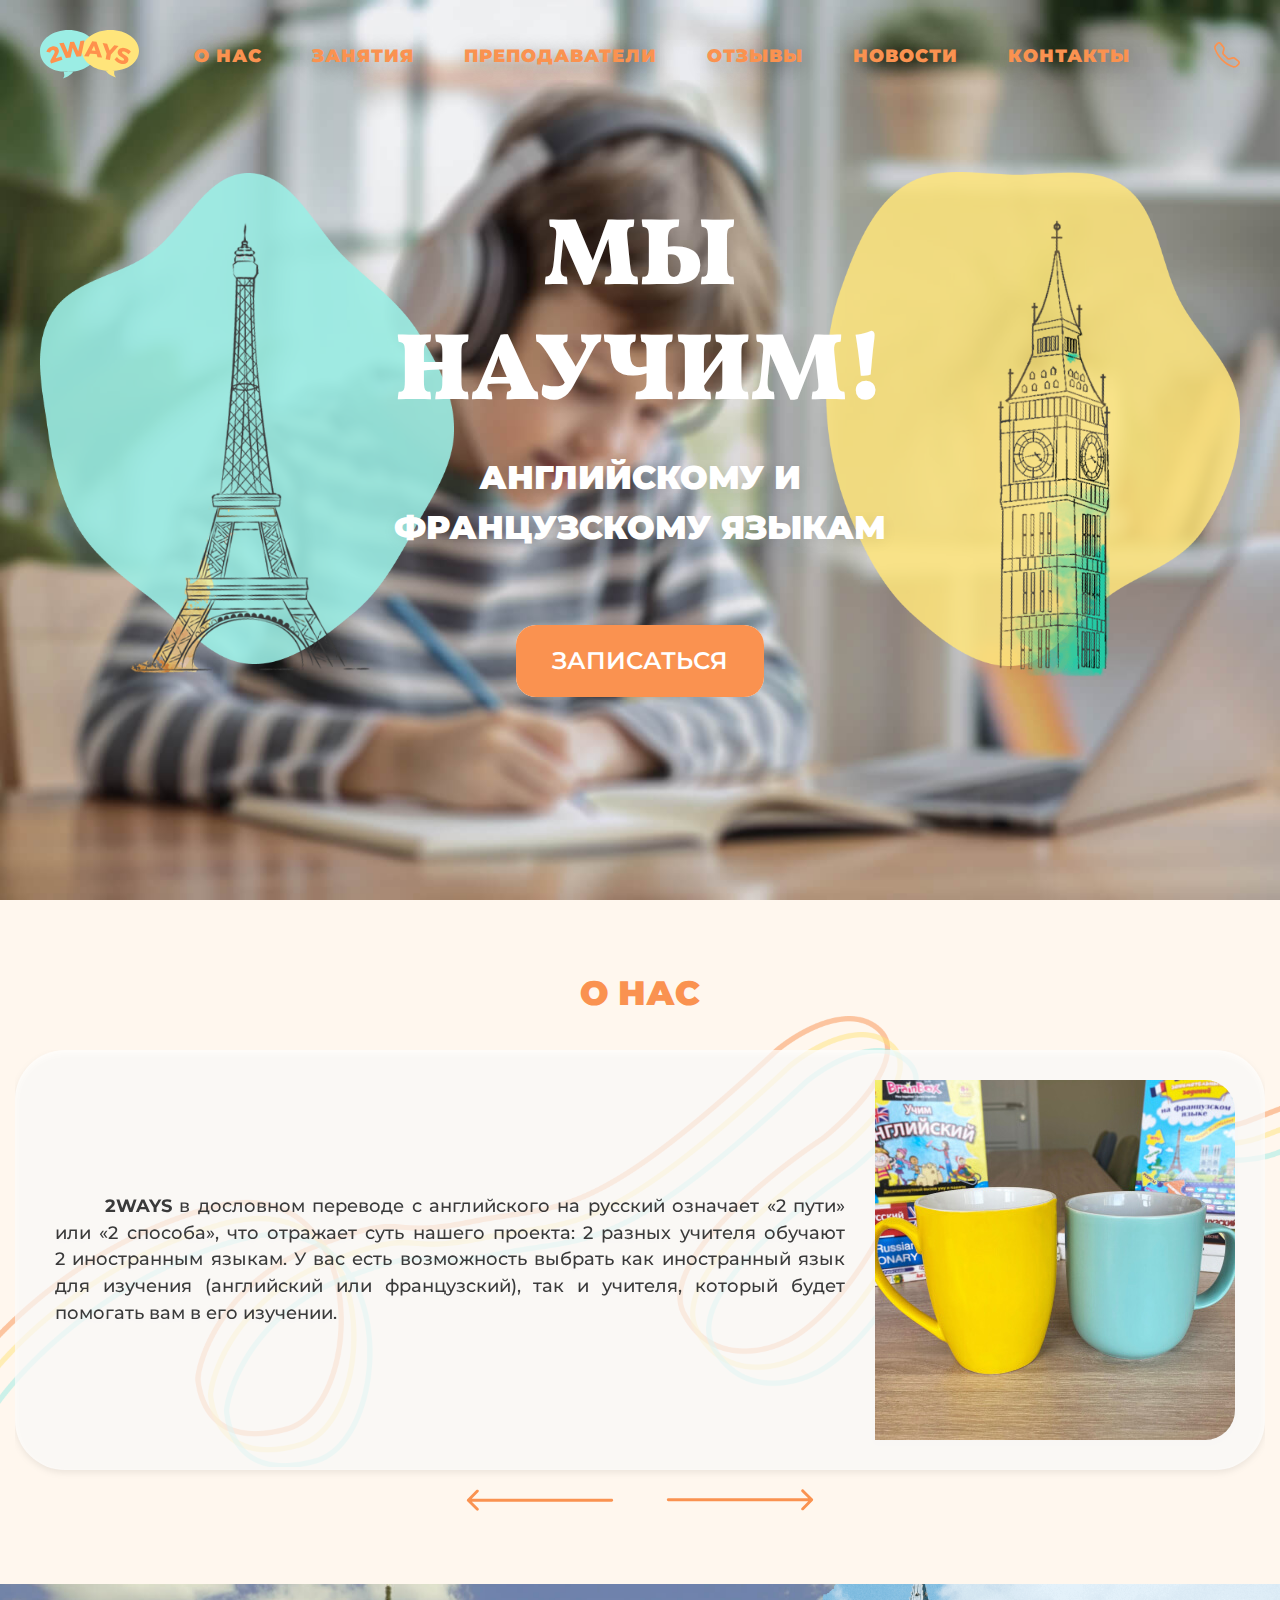
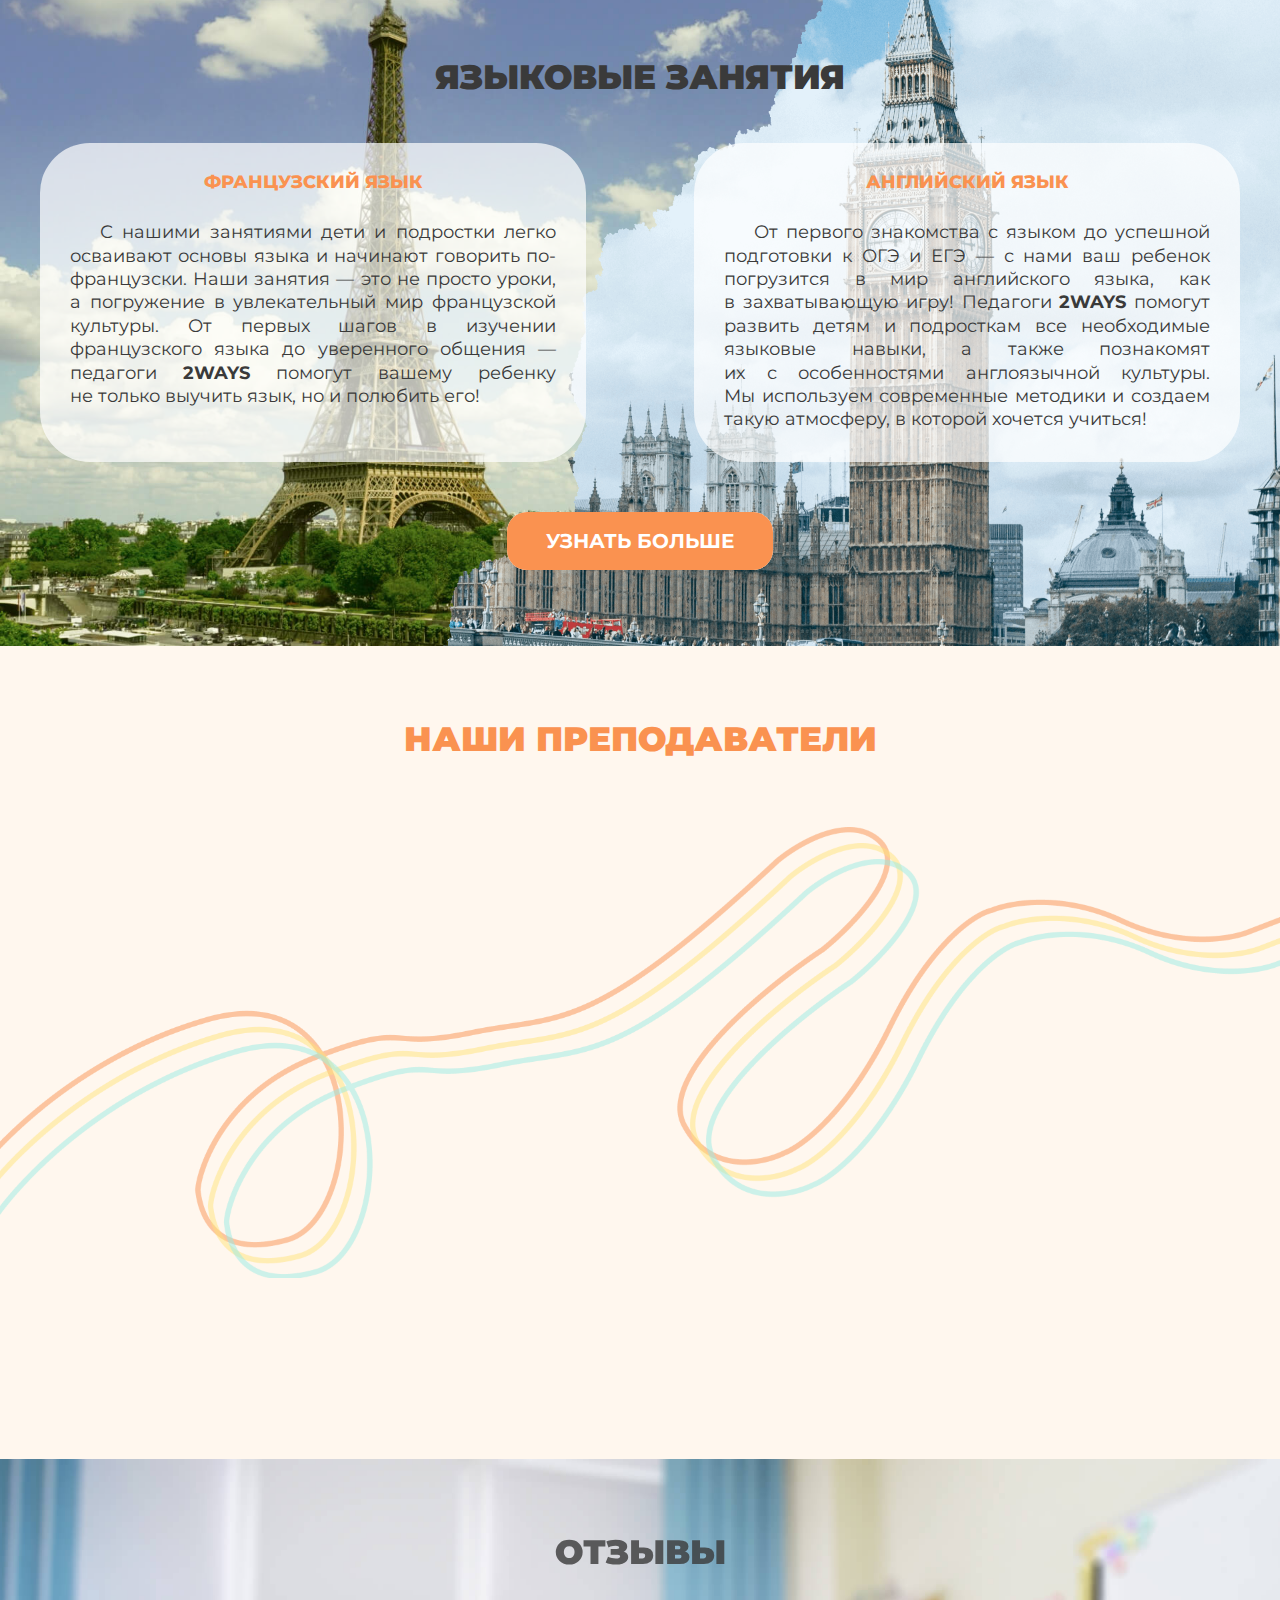
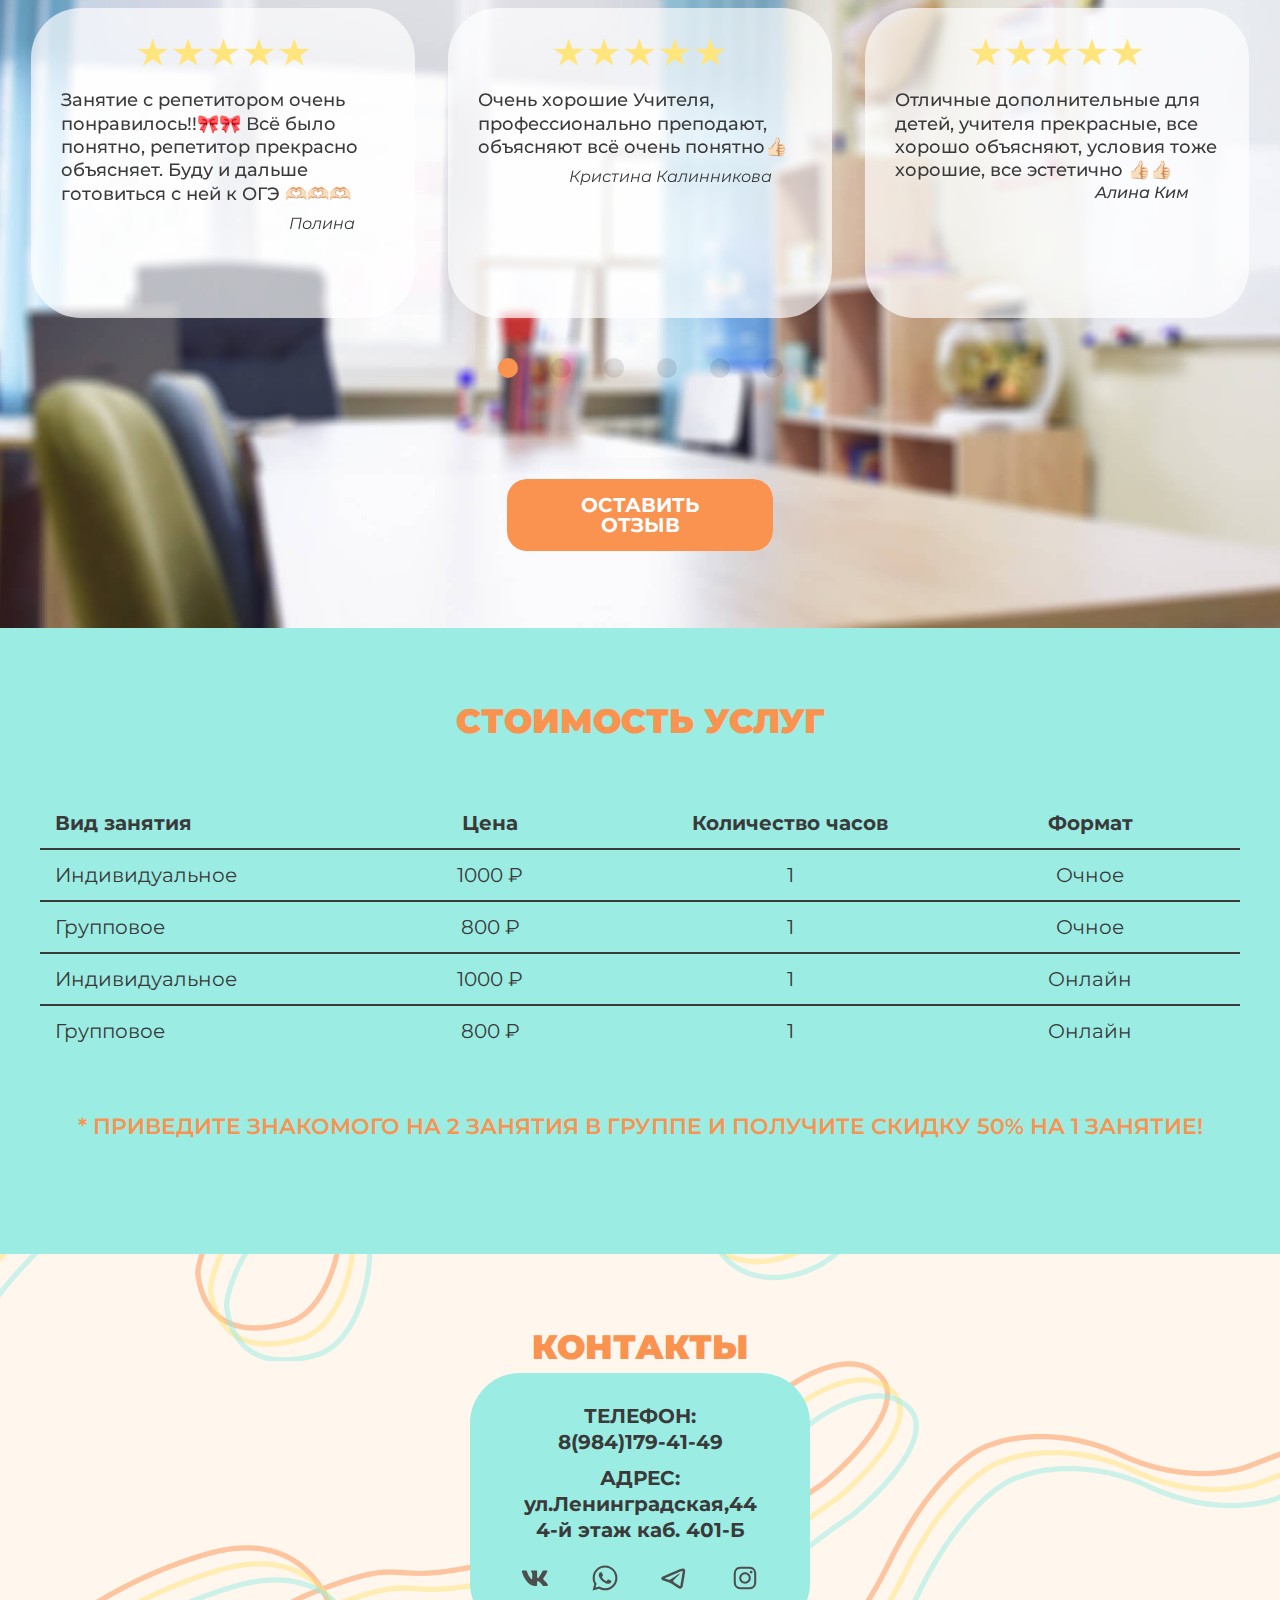
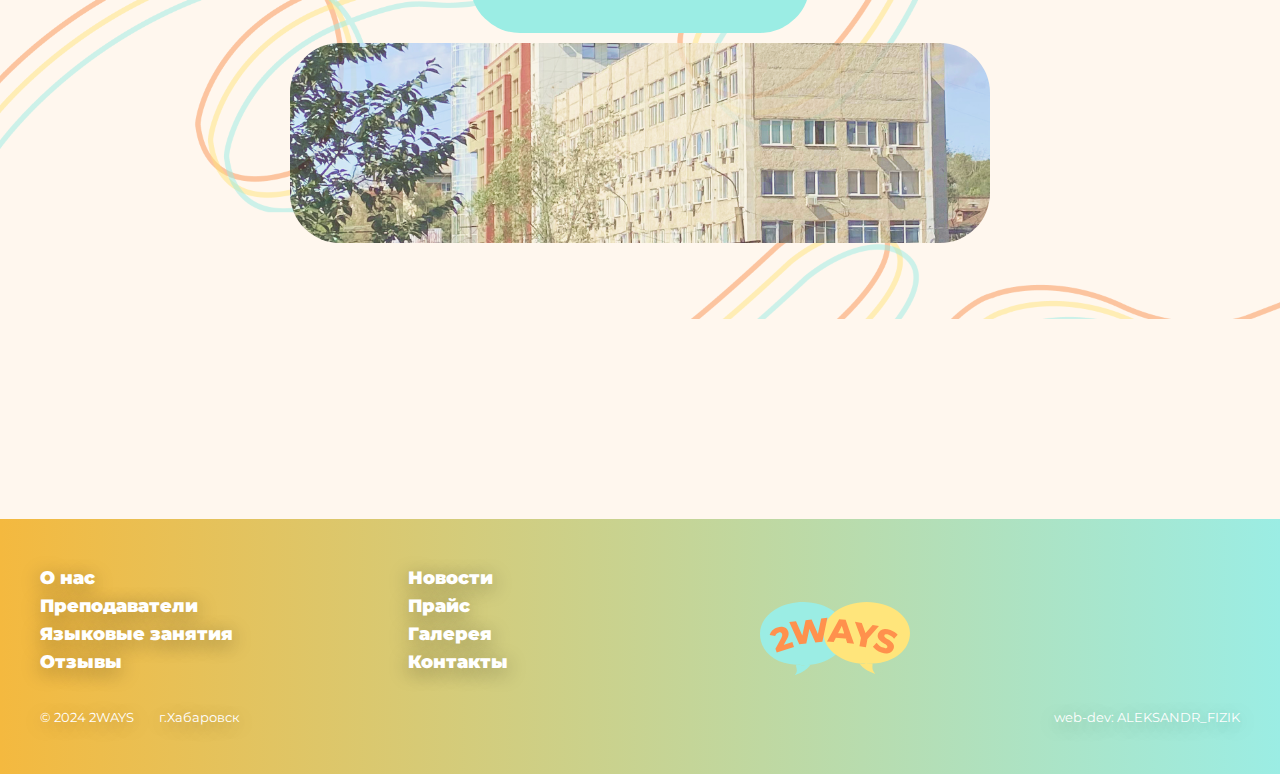
==== commit 235c780a: "Add files via upload" ====
--- a/index.html
+++ b/index.html
@@ -630,6 +630,55 @@
         <a href="https://go.2gis.com/mb77i" class="reviews__btn btn ">оставить  отзыв</a>
       </section>
 
+      <section class="price" id="price" >
+        <div class="container price__container">
+          <h3 class="price__title h3" >стоимость услуг</h3>
+          <div>
+            
+          </div>
+          <table class="price__table">
+            <tr class="price__list">
+              <!-- <th></th> -->
+              <th class="price__name">Вид занятия</th>
+              <th class="price__item">Цена</th>
+              <th class="price__item">Количество часов</th>
+              <th class="price__descr">Формат</th>
+            </tr>
+            <tr class="price__row">
+              <td class="price__name">Индивидуальное</td>
+              <td class="price__item">1000 ₽</td>
+              <td class="price__item">1</td>
+              <td class="price__descr">Очное</td>
+            </tr>
+
+            <tr class="price__row">
+              <td class="price__name">Групповое</td>
+              <td class="price__item">800 ₽</td>
+              <td class="price__item">1</td>
+              <td class="price__descr">Очное</td>
+            </tr>
+            <tr class="price__row">
+              <td class="price__name">Индивидуальное</td>
+              <td class="price__item">1000 ₽</td>
+              <td class="price__item">1</td>
+              <td class="price__descr">Онлайн</td>
+            </tr>
+            <tr class="price__row">
+              <td class="price__name">Групповое</td>
+              <td class="price__item">800 ₽</td>
+              <td class="price__item">1</td>
+              <td class="price__descr">Онлайн</td>
+            </tr>
+
+          </table>
+
+
+          
+          <p class="price__rule-title"> * Приведите знакомого на 2 занятия в группе и получите скидку <span>50%</span> на 1 занятие!
+          </p>
+        </div>
+
+      </section>
 
       <section class="contacts" id="contacts">
         <div class="contacts__decor waves-decor"></div>
@@ -713,26 +762,27 @@
                 <a href="#reviews" class="footer-menu__link">Отзывы</a>
               </li>
 
+            </ul>
+            <ul class="footer-menu">
+
+              <li class="footer-menu__item">
+                <a href="news.html" class="footer-menu__link">Новости</a>
+              </li>
+              <!-- <li class="footer-menu__item">
+                <a href="news.html" class="footer-menu__link">Акции</a>
+              </li> -->
+              <li class="footer-menu__item">
+                <a href="#price" class="footer-menu__link">Прайс</a>
+              </li>
+              <li class="footer-menu__item">
+                <a href="gallery.html" class="footer-menu__link">Галерея</a>
+              </li>
               <li class="footer-menu__item">
                 <a href="#contacts" class="footer-menu__link">Контакты</a>
               </li>
-            </ul>
-            <ul class="footer-menu">
-              <li class="footer-menu__item">
-                <a href="news.html" class="footer-menu__link">Новости</a>
-              </li>
-              <li class="footer-menu__item">
-                <a href="news.html" class="footer-menu__link">Акции</a>
-              </li>
-              <li class="footer-menu__item">
-                <a href="news.html" class="footer-menu__link">Прайс</a>
-              </li>
-              <li class="footer-menu__item">
-                <a href="news.html" class="footer-menu__link">Галерея</a>
-              </li>
-              <li class="footer-menu__item">
+              <!-- <li class="footer-menu__item">
                 <a href="news.html" class="footer-menu__link">Ресурсы</a>
-              </li>
+              </li> -->
             </ul>
           </nav>
 					<a href="index.html" class="footer__logo"><img src="images/logo-footer.svg" alt="" class="footer__logo-img"></a>
@@ -740,7 +790,7 @@
         <div class="footer__bottom">
           <p>© 2024 2WAYS<span>г.Хабаровск </span></p> 
           <!-- <p></p> --> 
-          <a href="#">web-design: ALEKSANDR_FIZIK</a>
+          <a href="#">web-dev: ALEKSANDR_FIZIK</a>
         </div>
       </div>
     </footer>
--- a/css/index.css
+++ b/css/index.css
@@ -2,5 +2,7 @@
 @import url(./header.css);
 @import url(./home.css);
 @import url(./news.css);
+@import url(./gallery.css);
 @import url(./classes.css);
-@import url(./footer.css);/*# sourceMappingURL=index.css.map */+@import url(./footer.css);
+@i;/*# sourceMappingURL=index.css.map */--- a/css/home.css
+++ b/css/home.css
@@ -628,6 +628,46 @@
   background: var(--accent-color);
 }
 
+.price {
+  background-color: var(--order-color2);
+  padding-top: clamp(2.5rem, 1.75rem + 3.75vw, 6.25rem);
+  padding-bottom: clamp(2.5rem, 1.75rem + 3.75vw, 6.25rem);
+}
+.price__title {
+  color: var(--accent-color);
+  margin-bottom: 50px;
+  margin-bottom: 60px;
+}
+.price__table {
+  width: 100%;
+  margin-bottom: 60px;
+  font-size: 20px;
+  table-layout: fixed;
+  padding: 20px;
+}
+.price__name {
+  text-align: start;
+  padding: 15px;
+}
+.price__item {
+  text-align: center;
+}
+.price__descr {
+  text-align: center;
+}
+.price__row {
+  border-top: 2px solid;
+}
+.price__rule-title {
+  text-transform: uppercase;
+  text-align: center;
+  margin-top: 40px;
+  margin-bottom: 40px;
+  font-size: 22px;
+  font-weight: 600;
+  color: var(--accent-color);
+}
+
 .contacts {
   width: 100%;
   position: relative;
@@ -920,6 +960,9 @@
     width: 800px;
     height: 150px;
   }
+  .price__title {
+    margin-bottom: 30px;
+  }
   .footer__logo-img {
     display: none;
   }
@@ -942,41 +985,58 @@
     padding: 20px;
     border-radius: 30px;
   }
-  .contacts__container {
-    flex-direction: column;
-    gap: 10px;
-    padding: 0 30px;
-  }
-  .contacts__title {
-    position: relative;
-    z-index: 10;
-    margin-bottom: 10px;
-  }
-  .contacts__img-box {
-    width: 80%;
-    height: 200px;
-  }
-  .contacts__content {
-    gap: 10px;
-    background-color: var(--order-color2);
-  }
-  .contacts__content p, .contacts__content a {
-    display: block;
-    font-size: 20px;
-    font-weight: 700;
-    text-align: center;
-  }
-  .contacts__decor {
-    background-repeat: repeat;
-  }
-  .contact__map {
-    height: 100px;
-  }
-  .contact__map iframe {
-    width: 700px;
-    height: 100px;
-  }
-}
+  .price__table, .price__important {
+    font-size: 15px;
+  }
+  .price__important {
+    padding-bottom: 20px;
+  }
+  .price p {
+    font-size: 18px !important;
+  }
+  .price__rule-title {
+    margin-top: 20px;
+    margin-bottom: 20px;
+  }
+  .price__table {
+    margin-bottom: 30px;
+  }
+}
+.contacts__container {
+  flex-direction: column;
+  gap: 10px;
+  padding: 0 30px;
+}
+.contacts__title {
+  position: relative;
+  z-index: 10;
+  margin-bottom: 10px;
+}
+.contacts__img-box {
+  width: 80%;
+  height: 200px;
+}
+.contacts__content {
+  gap: 10px;
+  background-color: var(--order-color2);
+}
+.contacts__content p, .contacts__content a {
+  display: block;
+  font-size: 20px;
+  font-weight: 700;
+  text-align: center;
+}
+.contacts__decor {
+  background-repeat: repeat;
+}
+.contacts .contact__map {
+  height: 100px;
+}
+.contacts .contact__map iframe {
+  width: 700px;
+  height: 100px;
+}
+
 @media (max-width: 600px) {
   .hero__spot-blue,
   .hero__spot-yellow {
@@ -1019,6 +1079,12 @@
   }
   .reviews__swiper {
     padding: 20px 0;
+  }
+  .price__list :nth-child(3), .price__row :nth-child(3) {
+    display: none;
+  }
+  .price__title {
+    margin-bottom: 20px;
   }
   .contact__map iframe {
     width: 600px;
@@ -1099,6 +1165,18 @@
     height: 45%;
     width: auto;
   }
+  .price__descr {
+    display: none;
+  }
+  .price__table tr:nth-last-child(3) {
+    display: none;
+  }
+  .price__table tr:nth-last-child(4) {
+    display: none;
+  }
+  .price__table tr:nth-last-child(2) {
+    border-top: none;
+  }
   .contacts__container {
     gap: 10px;
   }
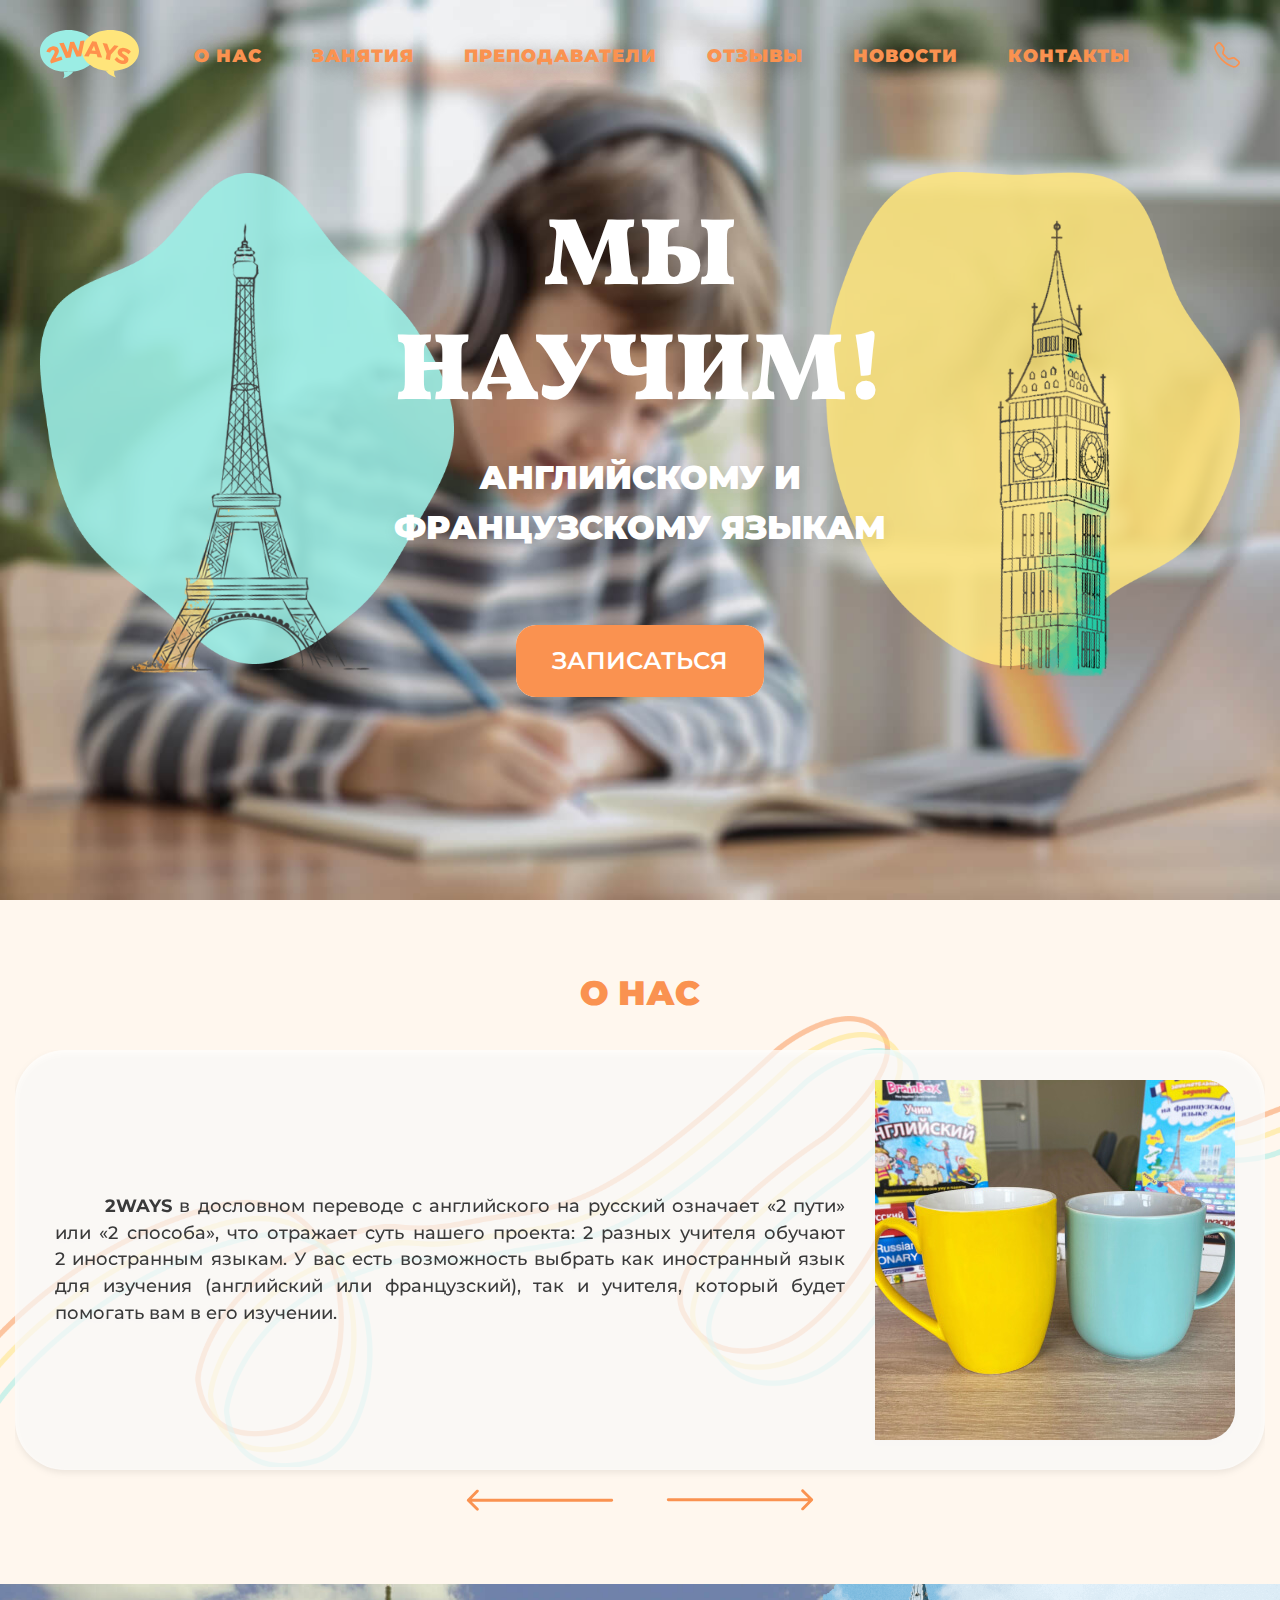
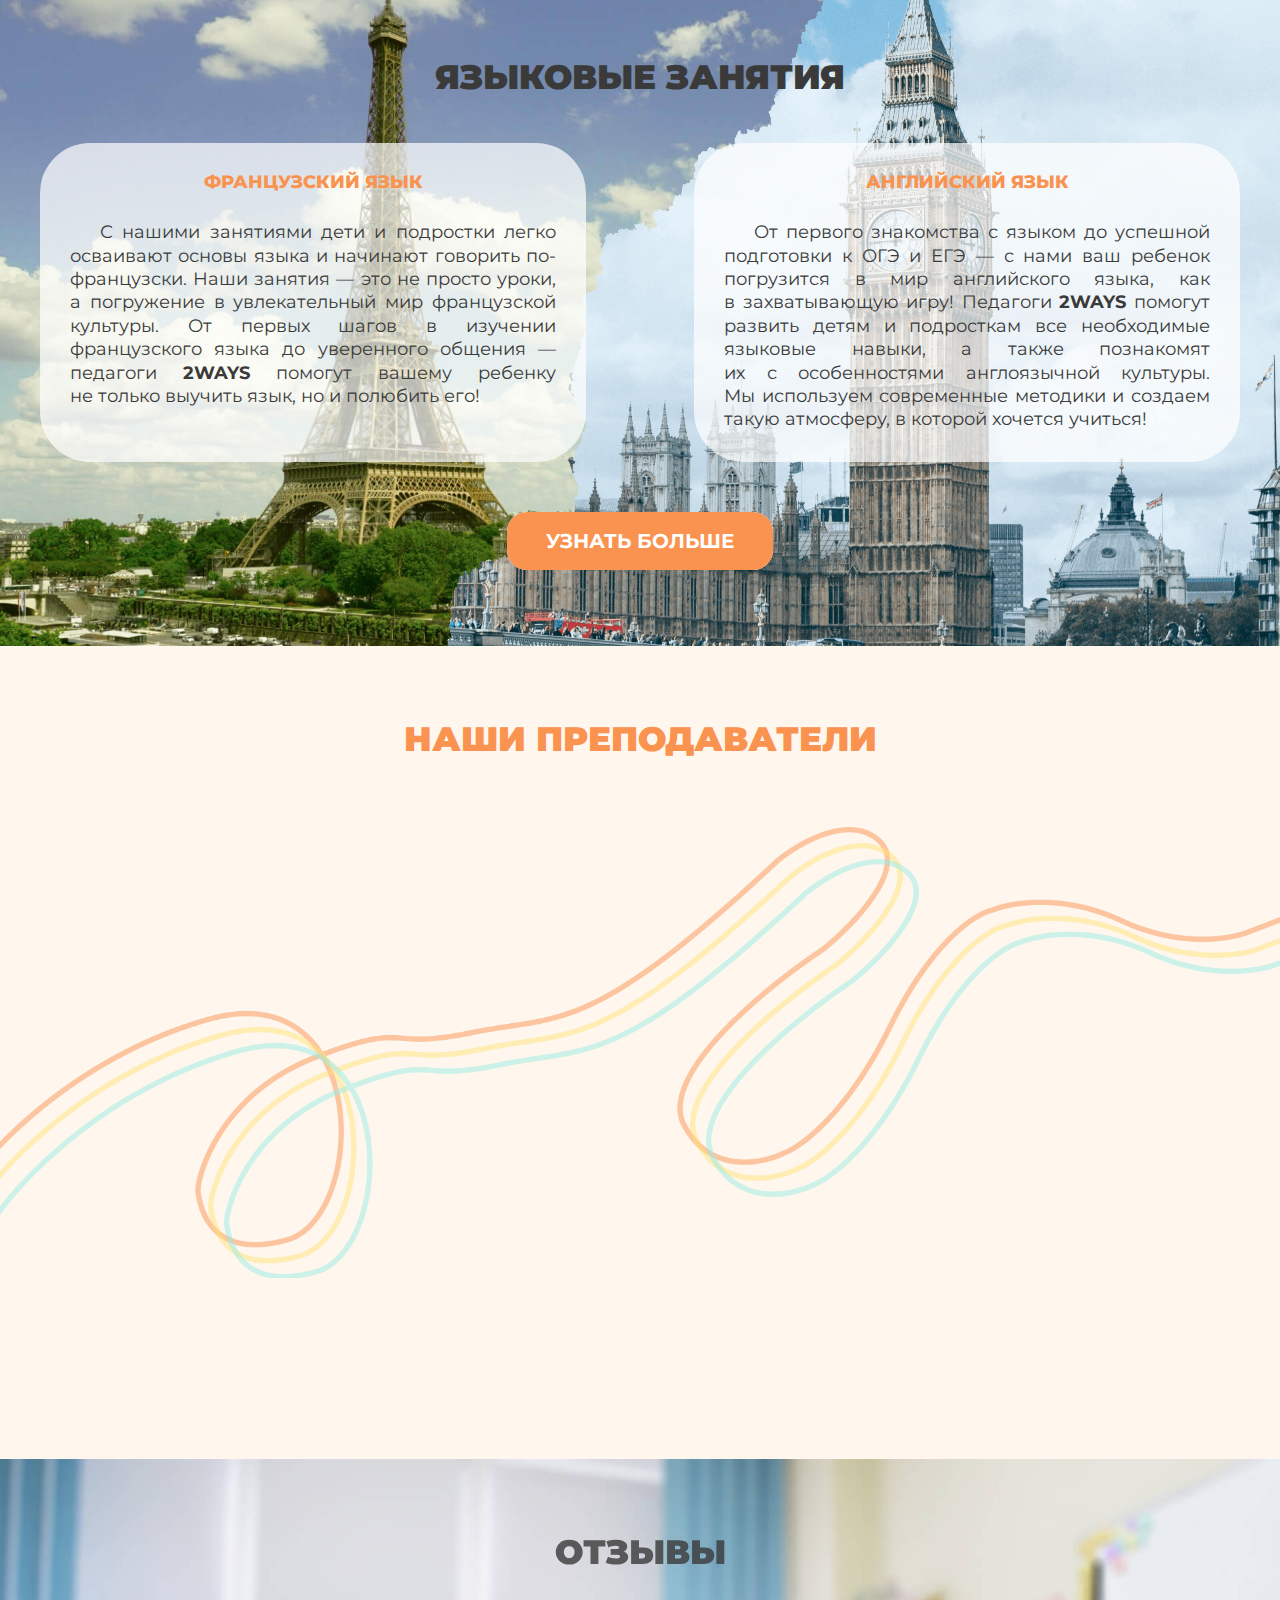
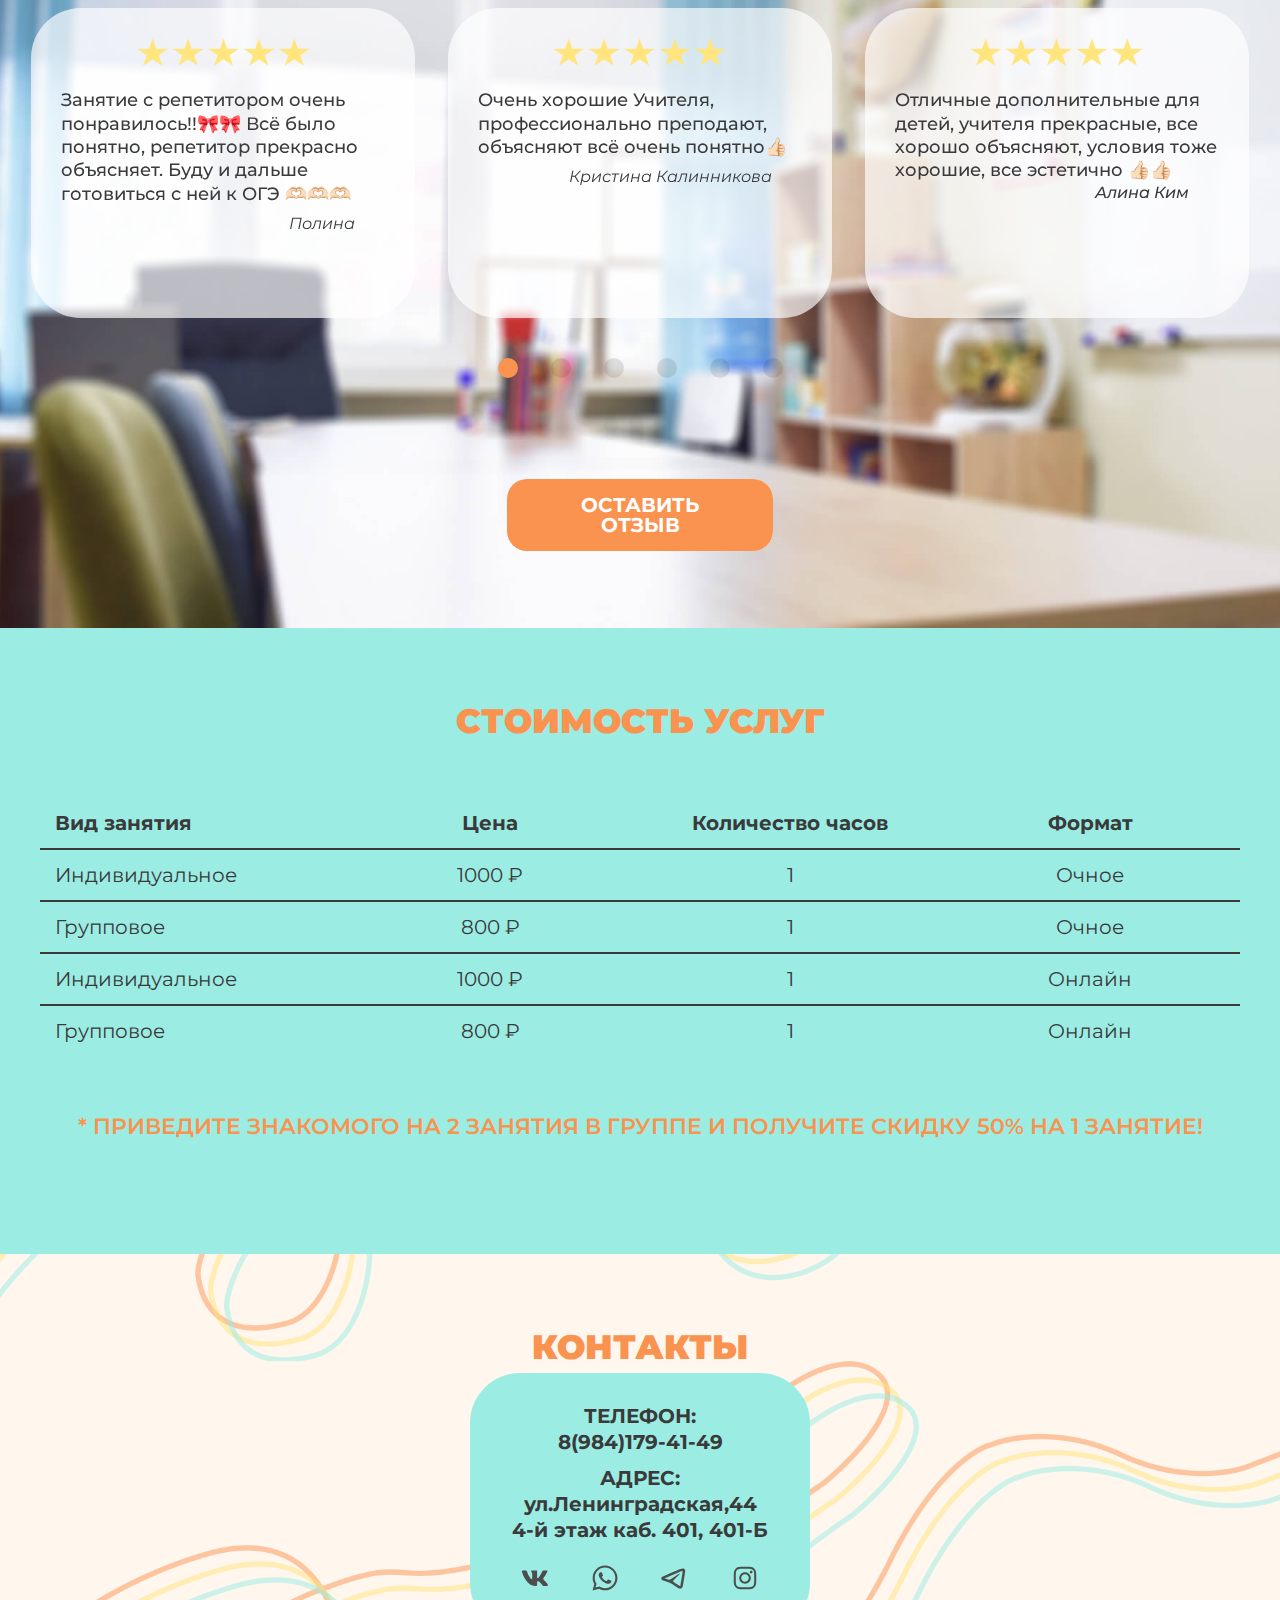
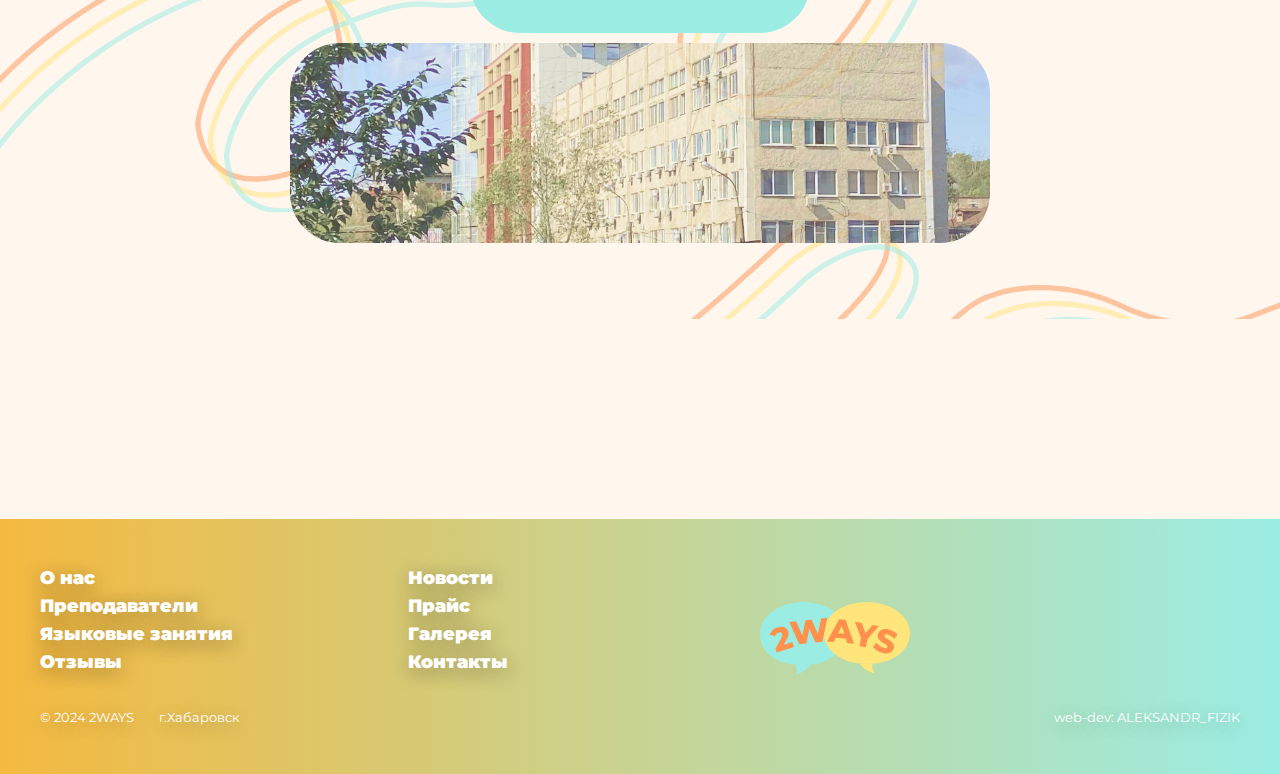
==== commit 9f70504f: "Add files via upload" ====
--- a/index.html
+++ b/index.html
@@ -692,7 +692,7 @@
             <div class="contacts__address">
               <p>адрес:</p>
               <p>ул.Ленинградская,44 <br>
-                4-й этаж каб. 401-Б</p>
+                4-й этаж каб. 401, 401-Б</p>
             </div>
             <ul class="contacts__sicial-list example-2">
               <li class="social__item icon-content"><a       aria-label="vk"
